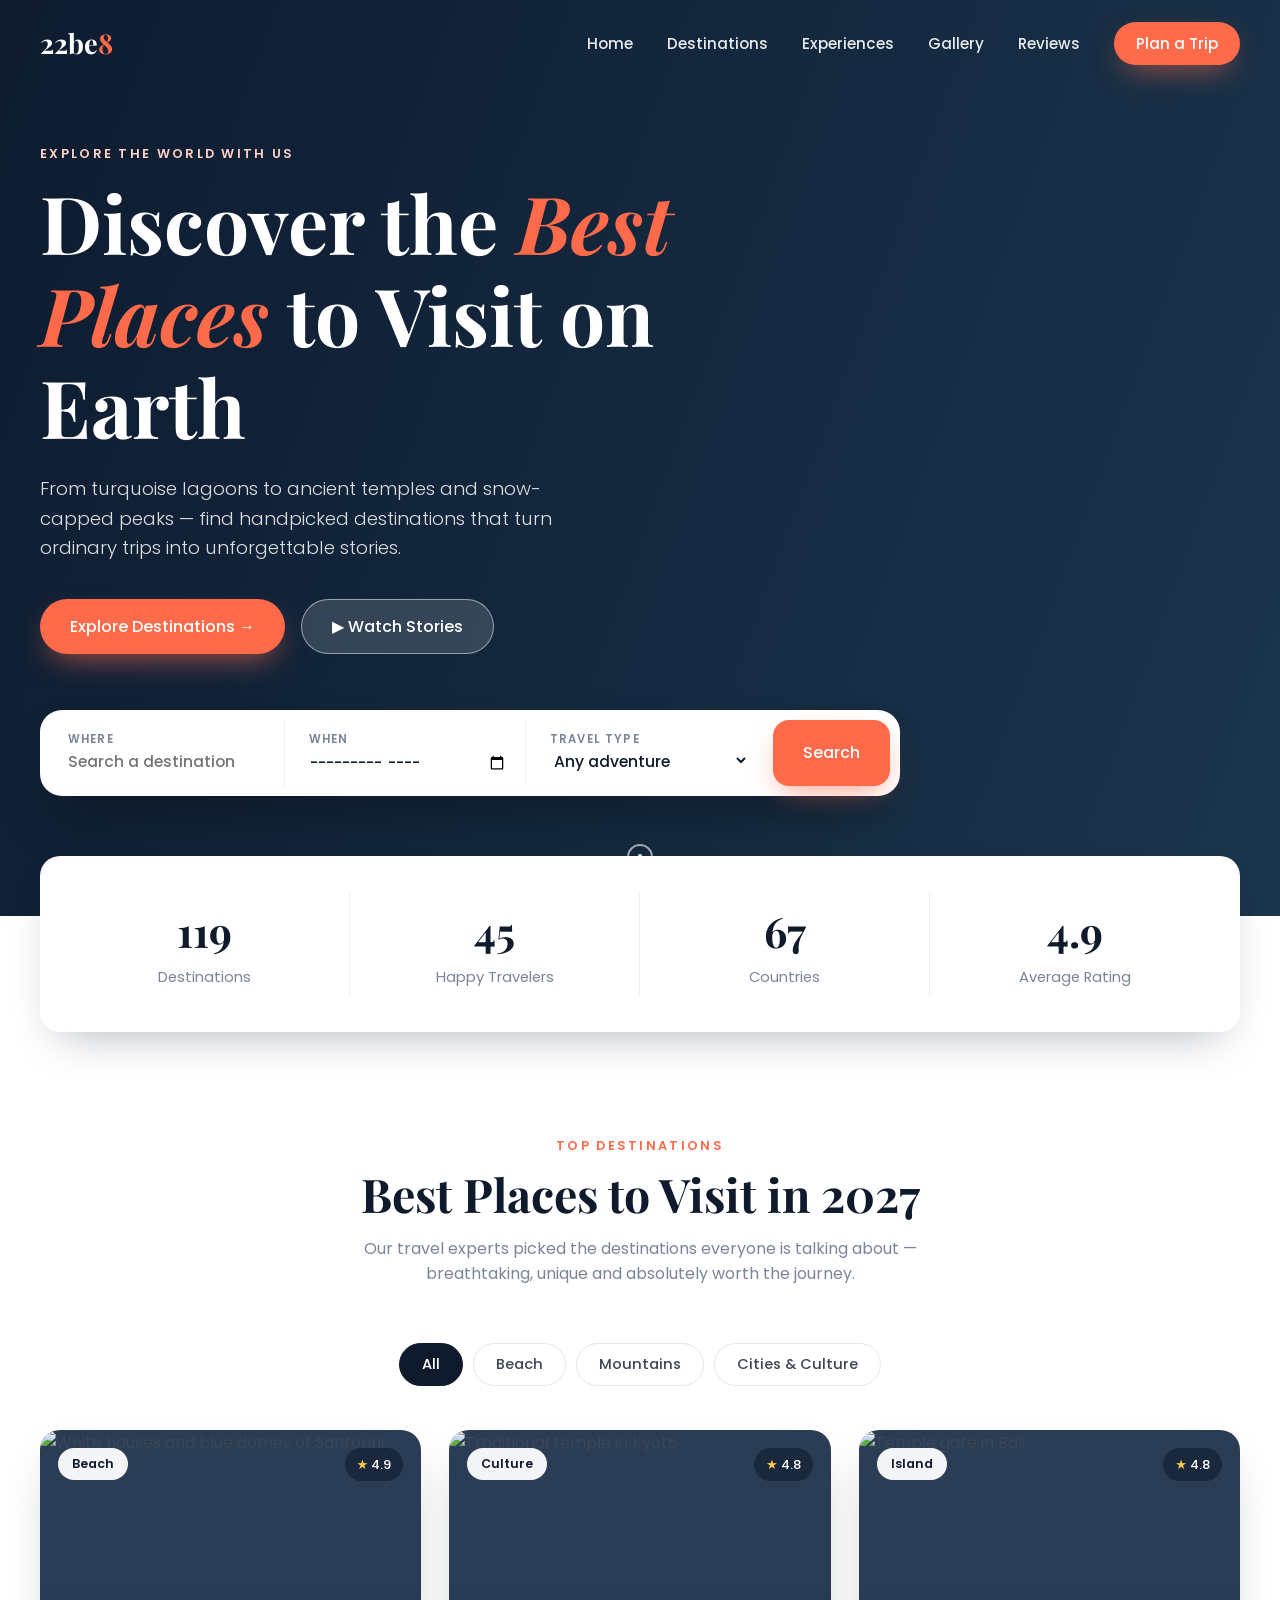
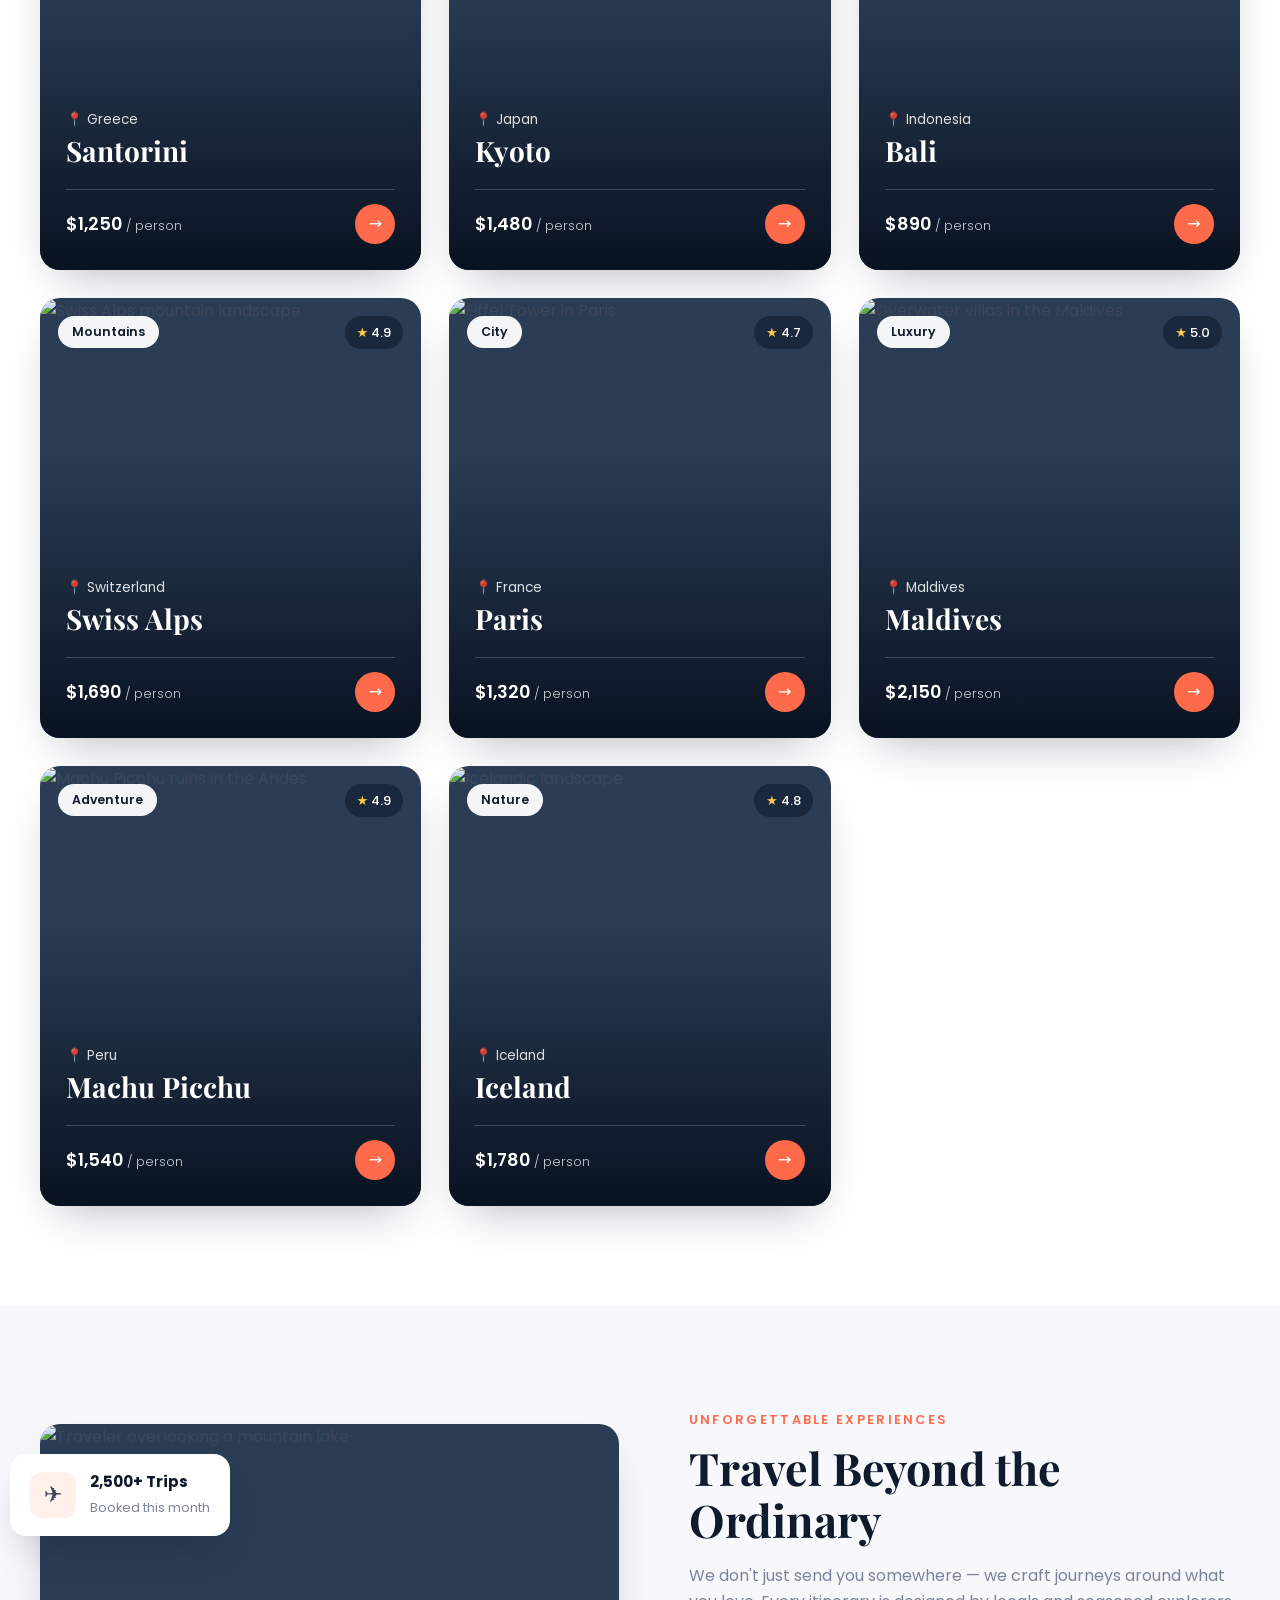
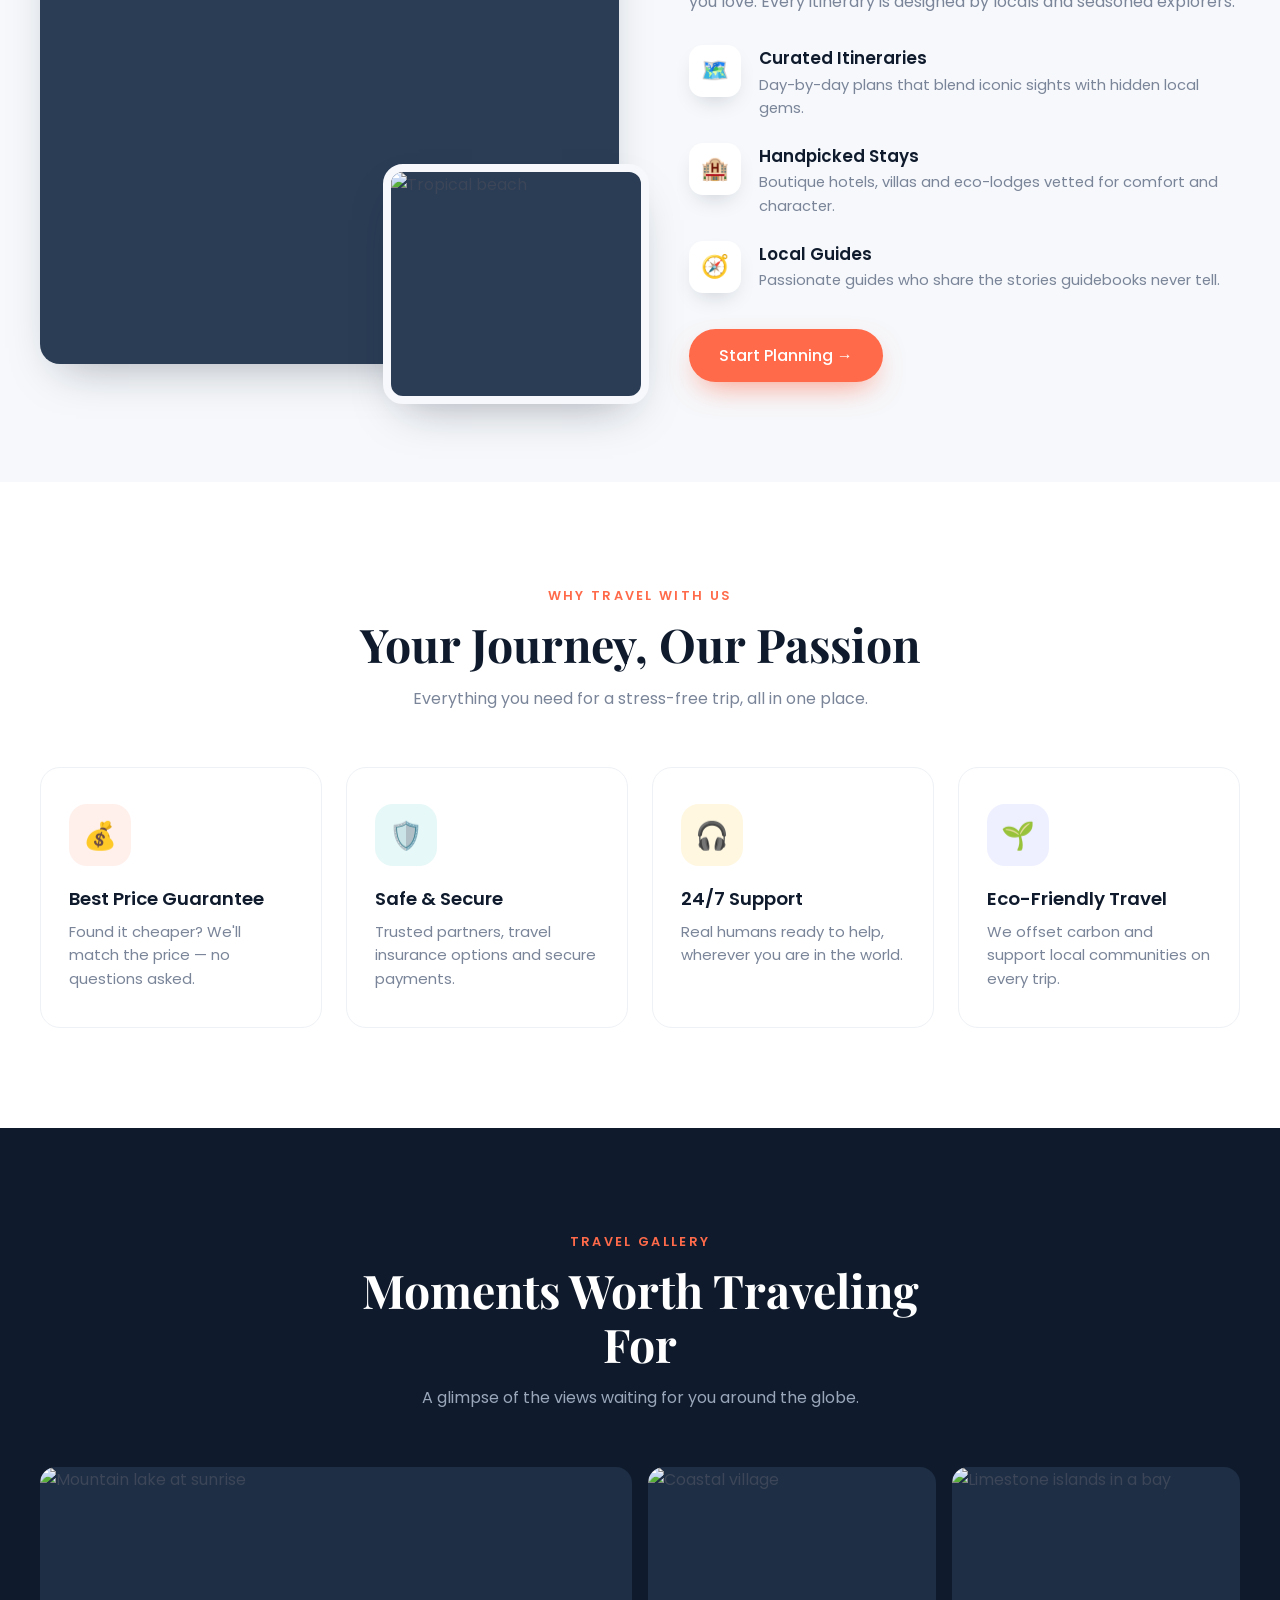
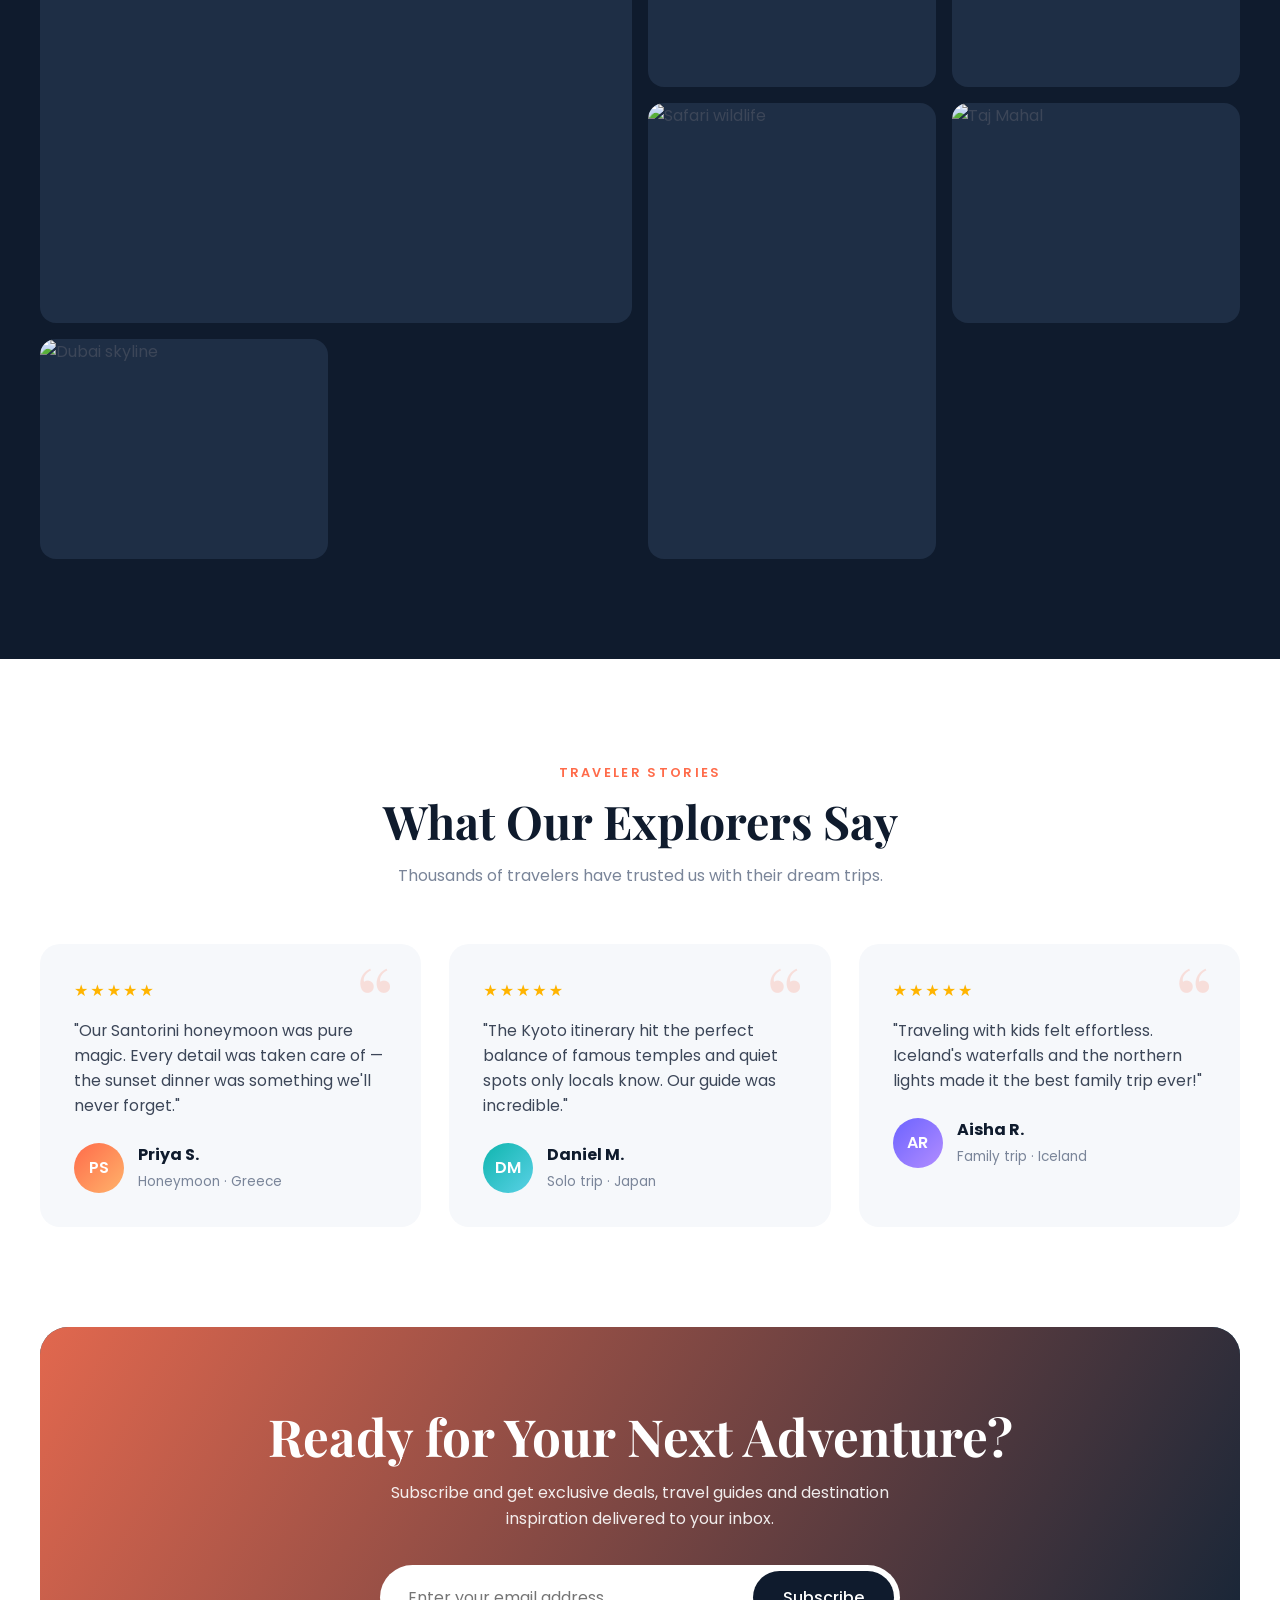
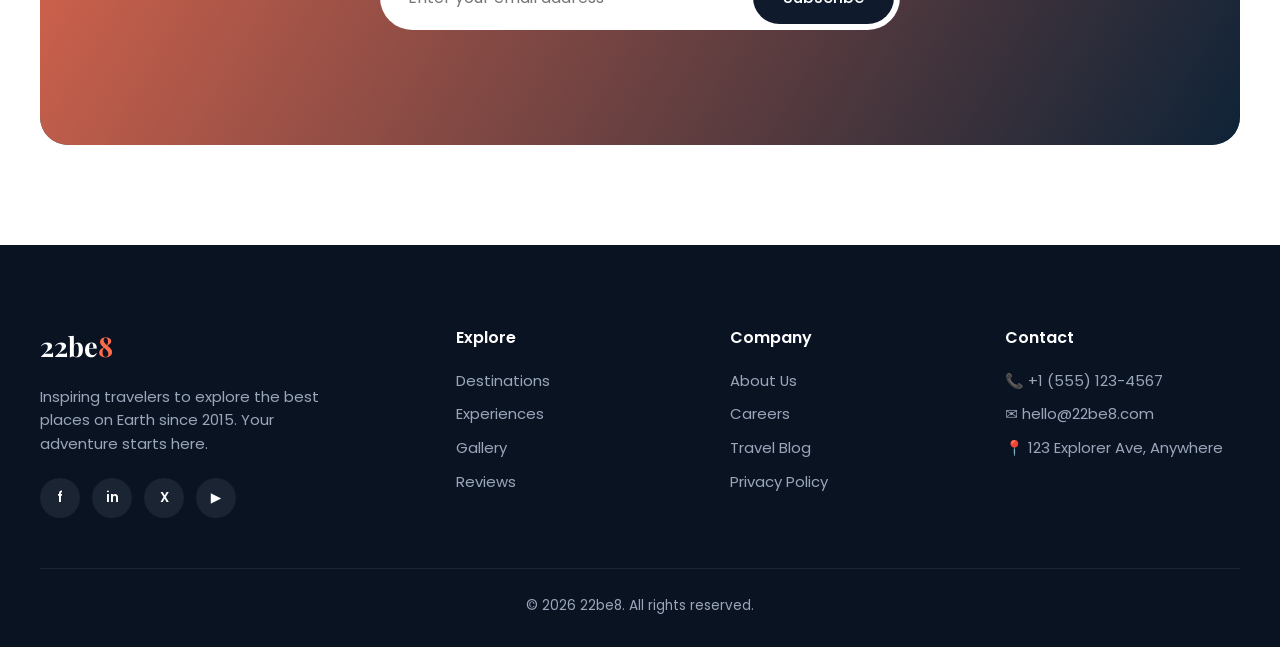
==== index.html @ 6ff9fc90 "Add files via upload" ====
<!DOCTYPE html>
<html lang="en">
<head>
  <meta charset="UTF-8" />
  <meta name="viewport" content="width=device-width, initial-scale=1.0" />
  <title>22be8 — Best Places to Visit</title>
  <meta name="description" content="Discover the world's best places to visit — handpicked destinations, travel tips and inspiration for your next adventure." />
  <link rel="preconnect" href="https://fonts.googleapis.com" />
  <link rel="preconnect" href="https://fonts.gstatic.com" crossorigin />
  <link href="https://fonts.googleapis.com/css2?family=Playfair+Display:ital,wght@0,600;0,700;1,600&family=Poppins:wght@300;400;500;600&display=swap" rel="stylesheet" />
  <style>
    :root {
      --primary: #ff6b4a;
      --primary-dark: #e9542f;
      --accent: #0fb5ae;
      --dark: #0f1b2d;
      --text: #3c4658;
      --muted: #7a8599;
      --bg: #ffffff;
      --bg-soft: #f6f8fb;
      --card: #ffffff;
      --radius: 20px;
      --shadow: 0 20px 45px -20px rgba(15, 27, 45, 0.35);
      --ease: cubic-bezier(.2, .8, .2, 1);
    }

    * { margin: 0; padding: 0; box-sizing: border-box; }
    html { scroll-behavior: smooth; }
    body {
      font-family: "Poppins", system-ui, sans-serif;
      color: var(--text);
      background: var(--bg);
      line-height: 1.6;
      overflow-x: hidden;
    }
    img { max-width: 100%; display: block; }
    a { color: inherit; text-decoration: none; }
    h1, h2, h3 { font-family: "Playfair Display", serif; color: var(--dark); line-height: 1.15; }
    .container { width: min(1200px, 100% - 32px); margin-inline: auto; }
    section { padding: 100px 0; }

    .eyebrow {
      display: inline-block;
      font-size: .8rem; font-weight: 600; letter-spacing: .18em; text-transform: uppercase;
      color: var(--primary);
      margin-bottom: 12px;
    }
    .section-head { text-align: center; max-width: 640px; margin: 0 auto 56px; }
    .section-head h2 { font-size: clamp(2rem, 4vw, 2.9rem); margin-bottom: 14px; }
    .section-head p { color: var(--muted); }

    .btn {
      display: inline-flex; align-items: center; gap: 10px;
      padding: 14px 30px; border-radius: 999px; border: none; cursor: pointer;
      font: 500 1rem "Poppins", sans-serif;
      transition: transform .3s var(--ease), box-shadow .3s var(--ease), background .3s;
    }
    .btn-primary { background: var(--primary); color: #fff; box-shadow: 0 12px 30px -10px rgba(255,107,74,.7); }
    .btn-primary:hover { background: var(--primary-dark); transform: translateY(-3px); }
    .btn-ghost { background: rgba(255,255,255,.15); color: #fff; border: 1px solid rgba(255,255,255,.5); backdrop-filter: blur(6px); }
    .btn-ghost:hover { background: rgba(255,255,255,.28); transform: translateY(-3px); }

    /* ---------- Navbar ---------- */
    .nav {
      position: fixed; inset: 0 0 auto 0; z-index: 100;
      padding: 22px 0;
      transition: background .35s, padding .35s, box-shadow .35s;
    }
    .nav.scrolled { background: rgba(255,255,255,.92); backdrop-filter: blur(12px); padding: 14px 0; box-shadow: 0 6px 30px -12px rgba(0,0,0,.2); }
    .nav .container { display: flex; align-items: center; justify-content: space-between; }
    .logo { font-family: "Playfair Display", serif; font-size: 1.7rem; font-weight: 700; color: #fff; transition: color .35s; }
    .logo span { color: var(--primary); }
    .nav.scrolled .logo { color: var(--dark); }
    .nav-links { display: flex; gap: 34px; list-style: none; align-items: center; }
    .nav-links a { color: rgba(255,255,255,.9); font-weight: 500; font-size: .95rem; position: relative; transition: color .3s; }
    .nav.scrolled .nav-links a { color: var(--text); }
    .nav-links a:not(.btn)::after {
      content: ""; position: absolute; left: 0; bottom: -6px; height: 2px; width: 0;
      background: var(--primary); transition: width .3s var(--ease);
    }
    .nav-links a:not(.btn):hover::after { width: 100%; }
    .nav-links .btn { padding: 10px 22px; color: #fff !important; }
    .menu-toggle { display: none; background: none; border: none; cursor: pointer; width: 32px; height: 24px; position: relative; z-index: 101; }
    .menu-toggle span { position: absolute; left: 0; width: 100%; height: 2px; background: #fff; border-radius: 2px; transition: .35s var(--ease); }
    .nav.scrolled .menu-toggle span { background: var(--dark); }
    .menu-toggle span:nth-child(1) { top: 0; }
    .menu-toggle span:nth-child(2) { top: 11px; }
    .menu-toggle span:nth-child(3) { top: 22px; }
    .menu-toggle.open span { background: var(--dark); }
    .menu-toggle.open span:nth-child(1) { top: 11px; transform: rotate(45deg); }
    .menu-toggle.open span:nth-child(2) { opacity: 0; }
    .menu-toggle.open span:nth-child(3) { top: 11px; transform: rotate(-45deg); }

    /* ---------- Hero ---------- */
    .hero {
      min-height: 100vh; min-height: 100svh;
      display: flex; align-items: center;
      position: relative; color: #fff; padding: 140px 0 120px;
      background: #1d3b53 url("https://images.unsplash.com/photo-1507525428034-b723cf961d3e?auto=format&fit=crop&w=2000&q=80") center/cover no-repeat;
      isolation: isolate;
    }
    .hero::before {
      content: ""; position: absolute; inset: 0; z-index: -1;
      background: linear-gradient(110deg, rgba(10,20,40,.82) 0%, rgba(10,20,40,.45) 55%, rgba(10,20,40,.15) 100%);
    }
    .hero-content { max-width: 680px; }
    .hero .eyebrow { color: #ffd2c6; }
    .hero h1 { color: #fff; font-size: clamp(2.6rem, 6.5vw, 5rem); margin-bottom: 22px; }
    .hero h1 em { color: var(--primary); font-style: italic; }
    .hero p { font-size: clamp(1rem, 1.6vw, 1.15rem); color: rgba(255,255,255,.85); max-width: 540px; margin-bottom: 36px; font-weight: 300; }
    .hero-actions { display: flex; gap: 16px; flex-wrap: wrap; }

    .search-box {
      margin-top: 56px;
      background: #fff; border-radius: 22px; padding: 10px;
      display: grid; grid-template-columns: repeat(3, 1fr) auto; gap: 6px;
      box-shadow: 0 30px 60px -20px rgba(0,0,0,.45);
      max-width: 860px;
    }
    .search-field { padding: 10px 18px; border-right: 1px solid #eceff4; }
    .search-field:nth-child(3) { border-right: none; }
    .search-field label { display: block; font-size: .72rem; font-weight: 600; text-transform: uppercase; letter-spacing: .1em; color: var(--muted); }
    .search-field input, .search-field select {
      width: 100%; border: none; outline: none; background: transparent;
      font: 500 .98rem "Poppins", sans-serif; color: var(--dark); padding-top: 2px;
    }
    .search-box .btn { border-radius: 16px; justify-content: center; }

    .scroll-indicator {
      position: absolute; bottom: 30px; left: 50%; transform: translateX(-50%);
      width: 26px; height: 42px; border: 2px solid rgba(255,255,255,.6); border-radius: 20px;
    }
    .scroll-indicator::after {
      content: ""; position: absolute; top: 8px; left: 50%; width: 4px; height: 8px; margin-left: -2px;
      background: #fff; border-radius: 4px; animation: scroll 1.8s infinite;
    }
    @keyframes scroll { 0% { opacity: 1; transform: translateY(0); } 100% { opacity: 0; transform: translateY(14px); } }

    /* ---------- Stats ---------- */
    .stats { padding: 0; margin-top: -60px; position: relative; z-index: 5; }
    .stats-grid {
      background: var(--card); border-radius: var(--radius); box-shadow: var(--shadow);
      display: grid; grid-template-columns: repeat(4, 1fr); padding: 36px 20px;
    }
    .stat { text-align: center; padding: 6px 10px; border-right: 1px solid #eef1f5; }
    .stat:last-child { border-right: none; }
    .stat strong { display: block; font-family: "Playfair Display", serif; font-size: clamp(1.9rem, 3.5vw, 2.6rem); color: var(--dark); }
    .stat span { color: var(--muted); font-size: .92rem; }

    /* ---------- Destinations ---------- */
    .filters { display: flex; justify-content: center; flex-wrap: wrap; gap: 10px; margin-bottom: 44px; }
    .filter-btn {
      padding: 10px 22px; border-radius: 999px; border: 1px solid #e3e7ee; background: #fff; cursor: pointer;
      font: 500 .92rem "Poppins", sans-serif; color: var(--text); transition: .3s var(--ease);
    }
    .filter-btn:hover { border-color: var(--primary); color: var(--primary); }
    .filter-btn.active { background: var(--dark); color: #fff; border-color: var(--dark); }

    .dest-grid { display: grid; grid-template-columns: repeat(auto-fill, minmax(280px, 1fr)); gap: 28px; }
    .dest-card {
      position: relative; border-radius: var(--radius); overflow: hidden; height: 440px;
      box-shadow: var(--shadow); cursor: pointer; background: #2a3d55;
      transition: transform .5s var(--ease), opacity .4s;
    }
    .dest-card.hide { display: none; }
    .dest-card img { width: 100%; height: 100%; object-fit: cover; transition: transform 1s var(--ease); }
    .dest-card::after {
      content: ""; position: absolute; inset: 0;
      background: linear-gradient(180deg, rgba(0,0,0,0) 35%, rgba(5,12,25,.88) 100%);
    }
    .dest-card:hover { transform: translateY(-8px); }
    .dest-card:hover img { transform: scale(1.1); }
    .dest-badge {
      position: absolute; top: 18px; left: 18px; z-index: 2;
      background: rgba(255,255,255,.95); color: var(--dark); font-size: .78rem; font-weight: 600;
      padding: 6px 14px; border-radius: 999px;
    }
    .dest-rating {
      position: absolute; top: 18px; right: 18px; z-index: 2;
      background: rgba(15,27,45,.6); backdrop-filter: blur(6px); color: #fff; font-size: .82rem; font-weight: 500;
      padding: 6px 12px; border-radius: 999px;
    }
    .dest-rating::before { content: "★ "; color: #ffc94a; }
    .dest-info { position: absolute; left: 0; right: 0; bottom: 0; padding: 26px; z-index: 2; color: #fff; }
    .dest-info .loc { font-size: .85rem; opacity: .85; display: flex; align-items: center; gap: 6px; }
    .dest-info h3 { color: #fff; font-size: 1.75rem; margin: 4px 0 8px; }
    .dest-info p {
      font-size: .9rem; opacity: 0; max-height: 0; overflow: hidden; font-weight: 300;
      transition: opacity .5s var(--ease), max-height .5s var(--ease);
    }
    .dest-card:hover .dest-info p, .dest-card:focus-within .dest-info p { opacity: .9; max-height: 100px; }
    .dest-meta { display: flex; justify-content: space-between; align-items: center; margin-top: 14px; padding-top: 14px; border-top: 1px solid rgba(255,255,255,.2); }
    .dest-meta .price { font-weight: 600; font-size: 1.1rem; }
    .dest-meta .price small { font-weight: 300; font-size: .78rem; opacity: .8; }
    .dest-meta .arrow {
      width: 40px; height: 40px; border-radius: 50%; background: var(--primary); display: grid; place-items: center;
      transition: transform .3s var(--ease);
    }
    .dest-card:hover .arrow { transform: rotate(-45deg); }

    /* ---------- Featured (split) ---------- */
    .featured { background: var(--bg-soft); }
    .split { display: grid; grid-template-columns: 1.05fr 1fr; gap: 70px; align-items: center; }
    .split-media { position: relative; }
    .split-media .main-img { border-radius: var(--radius); height: 540px; width: 100%; object-fit: cover; box-shadow: var(--shadow); background: #2a3d55; }
    .split-media .float-img {
      position: absolute; right: -30px; bottom: -40px; width: 46%; height: 240px; object-fit: cover;
      border-radius: var(--radius); border: 8px solid var(--bg-soft); box-shadow: var(--shadow); background: #2a3d55;
    }
    .split-media .float-card {
      position: absolute; top: 30px; left: -30px; background: #fff; border-radius: 16px; padding: 16px 20px;
      box-shadow: var(--shadow); display: flex; align-items: center; gap: 14px; animation: float 4s ease-in-out infinite;
    }
    .float-card .icon { width: 46px; height: 46px; border-radius: 12px; background: #fff0ec; display: grid; place-items: center; font-size: 1.4rem; }
    .float-card strong { display: block; color: var(--dark); font-size: .95rem; }
    .float-card span { font-size: .8rem; color: var(--muted); }
    @keyframes float { 0%,100% { transform: translateY(0); } 50% { transform: translateY(-12px); } }
    .split-text h2 { font-size: clamp(2rem, 4vw, 2.8rem); margin-bottom: 18px; }
    .split-text > p { color: var(--muted); margin-bottom: 30px; }
    .feature-list { list-style: none; display: grid; gap: 22px; margin-bottom: 36px; }
    .feature-list li { display: flex; gap: 18px; align-items: flex-start; }
    .feature-list .ic {
      flex-shrink: 0; width: 52px; height: 52px; border-radius: 14px; display: grid; place-items: center; font-size: 1.4rem;
      background: #fff; box-shadow: 0 10px 25px -12px rgba(15,27,45,.3);
    }
    .feature-list h4 { color: var(--dark); font-size: 1.05rem; font-weight: 600; margin-bottom: 2px; }
    .feature-list p { color: var(--muted); font-size: .92rem; }

    /* ---------- Why us ---------- */
    .why-grid { display: grid; grid-template-columns: repeat(4, 1fr); gap: 24px; }
    .why-card {
      padding: 36px 28px; border-radius: var(--radius); background: #fff; border: 1px solid #eef1f5;
      transition: transform .4s var(--ease), box-shadow .4s var(--ease), border-color .4s;
    }
    .why-card:hover { transform: translateY(-8px); box-shadow: var(--shadow); border-color: transparent; }
    .why-card .ic {
      width: 62px; height: 62px; border-radius: 18px; display: grid; place-items: center; font-size: 1.7rem; margin-bottom: 22px;
    }
    .why-card:nth-child(1) .ic { background: #fff0ec; }
    .why-card:nth-child(2) .ic { background: #e6f8f7; }
    .why-card:nth-child(3) .ic { background: #fff7e0; }
    .why-card:nth-child(4) .ic { background: #eef0ff; }
    .why-card h3 { font-family: "Poppins", sans-serif; font-size: 1.15rem; font-weight: 600; margin-bottom: 10px; }
    .why-card p { color: var(--muted); font-size: .93rem; }

    /* ---------- Gallery ---------- */
    .gallery { background: var(--dark); }
    .gallery .section-head h2 { color: #fff; }
    .gallery .section-head p { color: #9aa6ba; }
    .gallery-grid {
      display: grid; grid-template-columns: repeat(4, 1fr); grid-auto-rows: 220px; gap: 16px;
    }
    .gallery-grid figure { position: relative; overflow: hidden; border-radius: 16px; background: #1e2e45; }
    .gallery-grid figure:nth-child(1) { grid-column: span 2; grid-row: span 2; }
    .gallery-grid figure:nth-child(4) { grid-row: span 2; }
    .gallery-grid img { width: 100%; height: 100%; object-fit: cover; transition: transform .8s var(--ease), filter .8s; }
    .gallery-grid figure:hover img { transform: scale(1.08); filter: brightness(.7); }
    .gallery-grid figcaption {
      position: absolute; left: 18px; bottom: 16px; color: #fff; font-weight: 500;
      transform: translateY(20px); opacity: 0; transition: .5s var(--ease);
    }
    .gallery-grid figure:hover figcaption { transform: translateY(0); opacity: 1; }

    /* ---------- Testimonials ---------- */
    .testi-grid { display: grid; grid-template-columns: repeat(3, 1fr); gap: 28px; }
    .testi {
      background: var(--bg-soft); border-radius: var(--radius); padding: 34px; position: relative;
      transition: transform .4s var(--ease);
    }
    .testi:hover { transform: translateY(-6px); }
    .testi::before {
      content: "\201C"; position: absolute; top: 6px; right: 26px;
      font-family: "Playfair Display", serif; font-size: 6rem; color: var(--primary); opacity: .18; line-height: 1;
    }
    .testi .stars { color: #ffb400; letter-spacing: 2px; margin-bottom: 14px; }
    .testi p { font-size: .98rem; margin-bottom: 24px; }
    .testi .person { display: flex; align-items: center; gap: 14px; }
    .avatar {
      width: 50px; height: 50px; border-radius: 50%; display: grid; place-items: center;
      font-weight: 600; color: #fff;
    }
    .testi:nth-child(1) .avatar { background: linear-gradient(135deg, #ff6b4a, #ffb36b); }
    .testi:nth-child(2) .avatar { background: linear-gradient(135deg, #0fb5ae, #5ad1e6); }
    .testi:nth-child(3) .avatar { background: linear-gradient(135deg, #6c63ff, #b28dff); }
    .person strong { display: block; color: var(--dark); }
    .person span { font-size: .85rem; color: var(--muted); }

    /* ---------- CTA ---------- */
    .cta { padding: 0 0 100px; }
    .cta-box {
      border-radius: 28px; padding: 80px 60px; text-align: center; color: #fff; position: relative; overflow: hidden;
      background: #0b4f6c url("https://images.unsplash.com/photo-1469854523086-cc02fe5d8800?auto=format&fit=crop&w=1800&q=80") center/cover;
      isolation: isolate;
    }
    .cta-box::before { content: ""; position: absolute; inset: 0; z-index: -1; background: linear-gradient(120deg, rgba(255,107,74,.88), rgba(15,27,45,.85)); }
    .cta-box h2 { color: #fff; font-size: clamp(2rem, 4.5vw, 3.2rem); margin-bottom: 14px; }
    .cta-box p { opacity: .9; max-width: 520px; margin: 0 auto 34px; }
    .newsletter { display: flex; max-width: 520px; margin: 0 auto; background: #fff; border-radius: 999px; padding: 6px; }
    .newsletter input { flex: 1; min-width: 0; border: none; outline: none; padding: 0 22px; font: 400 1rem "Poppins", sans-serif; border-radius: 999px; color: var(--dark); }
    .newsletter .btn { background: var(--dark); color: #fff; }
    .newsletter .btn:hover { background: var(--primary); }
    .form-msg { margin-top: 14px; font-size: .92rem; min-height: 1.4em; }

    /* ---------- Footer ---------- */
    footer { background: #0a1322; color: #9aa6ba; padding: 80px 0 30px; }
    .footer-grid { display: grid; grid-template-columns: 1.6fr 1fr 1fr 1fr; gap: 40px; margin-bottom: 50px; }
    footer .logo { display: inline-block; margin-bottom: 16px; }
    footer p { font-size: .93rem; max-width: 300px; }
    footer h4 { color: #fff; font-size: 1rem; font-weight: 600; margin-bottom: 18px; }
    footer ul { list-style: none; display: grid; gap: 10px; font-size: .93rem; }
    footer ul a:hover { color: var(--primary); }
    .socials { display: flex; gap: 12px; margin-top: 22px; }
    .socials a {
      width: 40px; height: 40px; border-radius: 50%; display: grid; place-items: center;
      background: rgba(255,255,255,.07); color: #fff; font-size: .85rem; font-weight: 600; transition: .3s;
    }
    .socials a:hover { background: var(--primary); transform: translateY(-3px); }
    .footer-bottom { border-top: 1px solid rgba(255,255,255,.08); padding-top: 26px; text-align: center; font-size: .85rem; }

    .to-top {
      position: fixed; right: 22px; bottom: 22px; width: 48px; height: 48px; border-radius: 50%;
      background: var(--primary); color: #fff; border: none; cursor: pointer; font-size: 1.2rem;
      box-shadow: 0 12px 30px -10px rgba(255,107,74,.8); opacity: 0; pointer-events: none; transform: translateY(20px);
      transition: .4s var(--ease); z-index: 90;
    }
    .to-top.show { opacity: 1; pointer-events: auto; transform: translateY(0); }

    /* ---------- Reveal ---------- */
    .reveal { opacity: 0; transform: translateY(40px); transition: opacity .9s var(--ease), transform .9s var(--ease); }
    .reveal.visible { opacity: 1; transform: none; }

    /* ---------- Responsive ---------- */
    @media (max-width: 1024px) {
      .why-grid { grid-template-columns: repeat(2, 1fr); }
      .split { gap: 60px; }
      .footer-grid { grid-template-columns: 1fr 1fr; }
    }

    @media (max-width: 900px) {
      section { padding: 80px 0; }
      .menu-toggle { display: block; }
      .nav-links {
        position: fixed; inset: 0 0 0 auto; width: min(320px, 85vw);
        flex-direction: column; justify-content: center; gap: 28px;
        background: #fff; box-shadow: -20px 0 50px rgba(0,0,0,.2);
        transform: translateX(100%); transition: transform .45s var(--ease);
      }
      .nav-links.open { transform: translateX(0); }
      .nav-links a { color: var(--dark) !important; font-size: 1.1rem; }
      .search-box { grid-template-columns: 1fr 1fr; }
      .search-field:nth-child(2) { border-right: none; }
      .search-field { border-bottom: 1px solid #eceff4; }
      .search-field:nth-child(3) { border-bottom: none; }
      .search-box .btn { padding: 14px; }
      .stats-grid { grid-template-columns: repeat(2, 1fr); row-gap: 26px; }
      .stat:nth-child(2) { border-right: none; }
      .split { grid-template-columns: 1fr; }
      .split-media { margin: 0 20px 40px; }
      .split-media .main-img { height: 420px; }
      .testi-grid { grid-template-columns: 1fr; max-width: 560px; margin-inline: auto; }
      .gallery-grid { grid-template-columns: repeat(2, 1fr); grid-auto-rows: 180px; }
      .gallery-grid figure:nth-child(4) { grid-row: span 1; }
      .gallery-grid figcaption { opacity: 1; transform: none; }
    }

    @media (max-width: 600px) {
      section { padding: 64px 0; }
      .hero { padding: 120px 0 100px; }
      .search-box { grid-template-columns: 1fr; margin-top: 40px; }
      .search-field { border-right: none !important; border-bottom: 1px solid #eceff4 !important; }
      .search-field:nth-child(3) { border-bottom: none !important; }
      .scroll-indicator { display: none; }
      .stats { margin-top: -40px; }
      .stats-grid { padding: 26px 10px; }
      .why-grid { grid-template-columns: 1fr; }
      .dest-card { height: 400px; }
      .dest-info p { opacity: .9; max-height: 100px; }
      .split-media { margin: 0 0 40px; }
      .split-media .main-img { height: 340px; }
      .split-media .float-img { right: -6px; bottom: -30px; height: 150px; }
      .split-media .float-card { left: 10px; top: 14px; padding: 12px 14px; }
      .gallery-grid { grid-template-columns: 1fr 1fr; grid-auto-rows: 140px; gap: 10px; }
      .cta-box { padding: 56px 22px; border-radius: 22px; }
      .newsletter { flex-direction: column; background: transparent; gap: 10px; padding: 0; }
      .newsletter input { background: #fff; padding: 16px 22px; }
      .newsletter .btn { justify-content: center; }
      .footer-grid { grid-template-columns: 1fr; gap: 32px; }
      .testi { padding: 28px 24px; }
    }

    @media (prefers-reduced-motion: reduce) {
      *, *::before, *::after { animation: none !important; transition: none !important; }
      html { scroll-behavior: auto; }
      .reveal { opacity: 1; transform: none; }
    }
  </style>
</head>
<body>

  <!-- ============ NAVBAR ============ -->
  <header class="nav" id="nav">
    <div class="container">
      <a href="#home" class="logo">22be<span>8</span></a>
      <ul class="nav-links" id="navLinks">
        <li><a href="#home">Home</a></li>
        <li><a href="#destinations">Destinations</a></li>
        <li><a href="#featured">Experiences</a></li>
        <li><a href="#gallery">Gallery</a></li>
        <li><a href="#reviews">Reviews</a></li>
        <li><a href="#contact" class="btn btn-primary">Plan a Trip</a></li>
      </ul>
      <button class="menu-toggle" id="menuToggle" aria-label="Toggle menu" aria-expanded="false">
        <span></span><span></span><span></span>
      </button>
    </div>
  </header>

  <!-- ============ HERO ============ -->
  <section class="hero" id="home">
    <div class="container">
      <div class="hero-content">
        <span class="eyebrow reveal">Explore the world with us</span>
        <h1 class="reveal">Discover the <em>Best Places</em> to Visit on Earth</h1>
        <p class="reveal">From turquoise lagoons to ancient temples and snow-capped peaks — find handpicked destinations that turn ordinary trips into unforgettable stories.</p>
        <div class="hero-actions reveal">
          <a href="#destinations" class="btn btn-primary">Explore Destinations →</a>
          <a href="#featured" class="btn btn-ghost">▶ Watch Stories</a>
        </div>
      </div>

      <form class="search-box reveal" onsubmit="event.preventDefault(); document.getElementById('destinations').scrollIntoView();">
        <div class="search-field">
          <label for="where">Where</label>
          <input id="where" type="text" placeholder="Search a destination" />
        </div>
        <div class="search-field">
          <label for="when">When</label>
          <input id="when" type="month" />
        </div>
        <div class="search-field">
          <label for="type">Travel Type</label>
          <select id="type">
            <option>Any adventure</option>
            <option>Beach & Islands</option>
            <option>Mountains</option>
            <option>Cities & Culture</option>
          </select>
        </div>
        <button class="btn btn-primary" type="submit">Search</button>
      </form>
    </div>
    <div class="scroll-indicator" aria-hidden="true"></div>
  </section>

  <!-- ============ STATS ============ -->
  <section class="stats">
    <div class="container">
      <div class="stats-grid reveal">
        <div class="stat"><strong data-count="120">0</strong><span>Destinations</span></div>
        <div class="stat"><strong data-count="45" data-suffix="K+">0</strong><span>Happy Travelers</span></div>
        <div class="stat"><strong data-count="68">0</strong><span>Countries</span></div>
        <div class="stat"><strong data-count="4.9" data-decimal="1">0</strong><span>Average Rating</span></div>
      </div>
    </div>
  </section>

  <!-- ============ DESTINATIONS ============ -->
  <section id="destinations">
    <div class="container">
      <div class="section-head reveal">
        <span class="eyebrow">Top Destinations</span>
        <h2>Best Places to Visit in 2027</h2>
        <p>Our travel experts picked the destinations everyone is talking about — breathtaking, unique and absolutely worth the journey.</p>
      </div>

      <div class="filters reveal" role="tablist">
        <button class="filter-btn active" data-filter="all">All</button>
        <button class="filter-btn" data-filter="beach">Beach</button>
        <button class="filter-btn" data-filter="mountain">Mountains</button>
        <button class="filter-btn" data-filter="city">Cities & Culture</button>
      </div>

      <div class="dest-grid">
        <article class="dest-card reveal" data-cat="beach" tabindex="0">
          <img src="https://images.unsplash.com/photo-1570077188670-e3a8d69ac5ff?auto=format&fit=crop&w=900&q=80" alt="White houses and blue domes of Santorini" loading="lazy" />
          <span class="dest-badge">Beach</span>
          <span class="dest-rating">4.9</span>
          <div class="dest-info">
            <span class="loc">📍 Greece</span>
            <h3>Santorini</h3>
            <p>Whitewashed villages, volcanic beaches and the most famous sunsets in the Aegean Sea.</p>
            <div class="dest-meta"><span class="price">$1,250 <small>/ person</small></span><span class="arrow">→</span></div>
          </div>
        </article>

        <article class="dest-card reveal" data-cat="city" tabindex="0">
          <img src="https://images.unsplash.com/photo-1493976040374-85c8e12f0c0e?auto=format&fit=crop&w=900&q=80" alt="Traditional temple in Kyoto" loading="lazy" />
          <span class="dest-badge">Culture</span>
          <span class="dest-rating">4.8</span>
          <div class="dest-info">
            <span class="loc">📍 Japan</span>
            <h3>Kyoto</h3>
            <p>Thousands of temples, bamboo forests, geisha districts and cherry blossoms in spring.</p>
            <div class="dest-meta"><span class="price">$1,480 <small>/ person</small></span><span class="arrow">→</span></div>
          </div>
        </article>

        <article class="dest-card reveal" data-cat="beach" tabindex="0">
          <img src="https://images.unsplash.com/photo-1537996194471-e657df975ab4?auto=format&fit=crop&w=900&q=80" alt="Temple gate in Bali" loading="lazy" />
          <span class="dest-badge">Island</span>
          <span class="dest-rating">4.8</span>
          <div class="dest-info">
            <span class="loc">📍 Indonesia</span>
            <h3>Bali</h3>
            <p>Emerald rice terraces, sacred temples, surf beaches and a laid-back island soul.</p>
            <div class="dest-meta"><span class="price">$890 <small>/ person</small></span><span class="arrow">→</span></div>
          </div>
        </article>

        <article class="dest-card reveal" data-cat="mountain" tabindex="0">
          <img src="https://images.unsplash.com/photo-1530122037265-a5f1f91d3b99?auto=format&fit=crop&w=900&q=80" alt="Swiss Alps mountain landscape" loading="lazy" />
          <span class="dest-badge">Mountains</span>
          <span class="dest-rating">4.9</span>
          <div class="dest-info">
            <span class="loc">📍 Switzerland</span>
            <h3>Swiss Alps</h3>
            <p>Glacier lakes, scenic railways and alpine villages straight out of a postcard.</p>
            <div class="dest-meta"><span class="price">$1,690 <small>/ person</small></span><span class="arrow">→</span></div>
          </div>
        </article>

        <article class="dest-card reveal" data-cat="city" tabindex="0">
          <img src="https://images.unsplash.com/photo-1502602898657-3e91760cbb34?auto=format&fit=crop&w=900&q=80" alt="Eiffel Tower in Paris" loading="lazy" />
          <span class="dest-badge">City</span>
          <span class="dest-rating">4.7</span>
          <div class="dest-info">
            <span class="loc">📍 France</span>
            <h3>Paris</h3>
            <p>Art, fashion, cafés and the Eiffel Tower sparkling over the Seine at night.</p>
            <div class="dest-meta"><span class="price">$1,320 <small>/ person</small></span><span class="arrow">→</span></div>
          </div>
        </article>

        <article class="dest-card reveal" data-cat="beach" tabindex="0">
          <img src="https://images.unsplash.com/photo-1514282401047-d79a71a590e8?auto=format&fit=crop&w=900&q=80" alt="Overwater villas in the Maldives" loading="lazy" />
          <span class="dest-badge">Luxury</span>
          <span class="dest-rating">5.0</span>
          <div class="dest-info">
            <span class="loc">📍 Maldives</span>
            <h3>Maldives</h3>
            <p>Overwater villas, crystal lagoons and coral reefs bursting with marine life.</p>
            <div class="dest-meta"><span class="price">$2,150 <small>/ person</small></span><span class="arrow">→</span></div>
          </div>
        </article>

        <article class="dest-card reveal" data-cat="mountain" tabindex="0">
          <img src="https://images.unsplash.com/photo-1587595431973-160d0d94add1?auto=format&fit=crop&w=900&q=80" alt="Machu Picchu ruins in the Andes" loading="lazy" />
          <span class="dest-badge">Adventure</span>
          <span class="dest-rating">4.9</span>
          <div class="dest-info">
            <span class="loc">📍 Peru</span>
            <h3>Machu Picchu</h3>
            <p>The legendary Inca citadel perched high in the clouds of the Andes mountains.</p>
            <div class="dest-meta"><span class="price">$1,540 <small>/ person</small></span><span class="arrow">→</span></div>
          </div>
        </article>

        <article class="dest-card reveal" data-cat="mountain" tabindex="0">
          <img src="https://images.unsplash.com/photo-1504893524553-b855bce32c67?auto=format&fit=crop&w=900&q=80" alt="Icelandic landscape" loading="lazy" />
          <span class="dest-badge">Nature</span>
          <span class="dest-rating">4.8</span>
          <div class="dest-info">
            <span class="loc">📍 Iceland</span>
            <h3>Iceland</h3>
            <p>Northern lights, thundering waterfalls, black-sand beaches and hot springs.</p>
            <div class="dest-meta"><span class="price">$1,780 <small>/ person</small></span><span class="arrow">→</span></div>
          </div>
        </article>
      </div>
    </div>
  </section>

  <!-- ============ FEATURED ============ -->
  <section class="featured" id="featured">
    <div class="container split">
      <div class="split-media reveal">
        <img class="main-img" src="https://images.unsplash.com/photo-1476514525535-07fb3b4ae5f1?auto=format&fit=crop&w=1100&q=80" alt="Traveler overlooking a mountain lake" loading="lazy" />
        <img class="float-img" src="https://images.unsplash.com/photo-1506929562872-bb421503ef21?auto=format&fit=crop&w=600&q=80" alt="Tropical beach" loading="lazy" />
        <div class="float-card">
          <div class="icon">✈️</div>
          <div><strong>2,500+ Trips</strong><span>Booked this month</span></div>
        </div>
      </div>
      <div class="split-text reveal">
        <span class="eyebrow">Unforgettable Experiences</span>
        <h2>Travel Beyond the Ordinary</h2>
        <p>We don't just send you somewhere — we craft journeys around what you love. Every itinerary is designed by locals and seasoned explorers.</p>
        <ul class="feature-list">
          <li>
            <div class="ic">🗺️</div>
            <div><h4>Curated Itineraries</h4><p>Day-by-day plans that blend iconic sights with hidden local gems.</p></div>
          </li>
          <li>
            <div class="ic">🏨</div>
            <div><h4>Handpicked Stays</h4><p>Boutique hotels, villas and eco-lodges vetted for comfort and character.</p></div>
          </li>
          <li>
            <div class="ic">🧭</div>
            <div><h4>Local Guides</h4><p>Passionate guides who share the stories guidebooks never tell.</p></div>
          </li>
        </ul>
        <a href="#contact" class="btn btn-primary">Start Planning →</a>
      </div>
    </div>
  </section>

  <!-- ============ WHY US ============ -->
  <section id="why">
    <div class="container">
      <div class="section-head reveal">
        <span class="eyebrow">Why Travel With Us</span>
        <h2>Your Journey, Our Passion</h2>
        <p>Everything you need for a stress-free trip, all in one place.</p>
      </div>
      <div class="why-grid">
        <div class="why-card reveal"><div class="ic">💰</div><h3>Best Price Guarantee</h3><p>Found it cheaper? We'll match the price — no questions asked.</p></div>
        <div class="why-card reveal"><div class="ic">🛡️</div><h3>Safe & Secure</h3><p>Trusted partners, travel insurance options and secure payments.</p></div>
        <div class="why-card reveal"><div class="ic">🎧</div><h3>24/7 Support</h3><p>Real humans ready to help, wherever you are in the world.</p></div>
        <div class="why-card reveal"><div class="ic">🌱</div><h3>Eco-Friendly Travel</h3><p>We offset carbon and support local communities on every trip.</p></div>
      </div>
    </div>
  </section>

  <!-- ============ GALLERY ============ -->
  <section class="gallery" id="gallery">
    <div class="container">
      <div class="section-head reveal">
        <span class="eyebrow">Travel Gallery</span>
        <h2>Moments Worth Traveling For</h2>
        <p>A glimpse of the views waiting for you around the globe.</p>
      </div>
      <div class="gallery-grid reveal">
        <figure><img src="https://images.unsplash.com/photo-1501785888041-af3ef285b470?auto=format&fit=crop&w=1100&q=80" alt="Mountain lake at sunrise" loading="lazy" /><figcaption>Lake Braies, Italy</figcaption></figure>
        <figure><img src="https://images.unsplash.com/photo-1533105079780-92b9be482077?auto=format&fit=crop&w=600&q=80" alt="Coastal village" loading="lazy" /><figcaption>Amalfi Coast</figcaption></figure>
        <figure><img src="https://images.unsplash.com/photo-1528127269322-539801943592?auto=format&fit=crop&w=600&q=80" alt="Limestone islands in a bay" loading="lazy" /><figcaption>Ha Long Bay, Vietnam</figcaption></figure>
        <figure><img src="https://images.unsplash.com/photo-1516026672322-bc52d61a55d5?auto=format&fit=crop&w=600&q=80" alt="Safari wildlife" loading="lazy" /><figcaption>Serengeti, Tanzania</figcaption></figure>
        <figure><img src="https://images.unsplash.com/photo-1524492412937-b28074a5d7da?auto=format&fit=crop&w=600&q=80" alt="Taj Mahal" loading="lazy" /><figcaption>Taj Mahal, India</figcaption></figure>
        <figure><img src="https://images.unsplash.com/photo-1512453979798-5ea266f8880c?auto=format&fit=crop&w=600&q=80" alt="Dubai skyline" loading="lazy" /><figcaption>Dubai, UAE</figcaption></figure>
      </div>
    </div>
  </section>

  <!-- ============ TESTIMONIALS ============ -->
  <section id="reviews">
    <div class="container">
      <div class="section-head reveal">
        <span class="eyebrow">Traveler Stories</span>
        <h2>What Our Explorers Say</h2>
        <p>Thousands of travelers have trusted us with their dream trips.</p>
      </div>
      <div class="testi-grid">
        <div class="testi reveal">
          <div class="stars">★★★★★</div>
          <p>"Our Santorini honeymoon was pure magic. Every detail was taken care of — the sunset dinner was something we'll never forget."</p>
          <div class="person"><div class="avatar">PS</div><div><strong>Priya S.</strong><span>Honeymoon · Greece</span></div></div>
        </div>
        <div class="testi reveal">
          <div class="stars">★★★★★</div>
          <p>"The Kyoto itinerary hit the perfect balance of famous temples and quiet spots only locals know. Our guide was incredible."</p>
          <div class="person"><div class="avatar">DM</div><div><strong>Daniel M.</strong><span>Solo trip · Japan</span></div></div>
        </div>
        <div class="testi reveal">
          <div class="stars">★★★★★</div>
          <p>"Traveling with kids felt effortless. Iceland's waterfalls and the northern lights made it the best family trip ever!"</p>
          <div class="person"><div class="avatar">AR</div><div><strong>Aisha R.</strong><span>Family trip · Iceland</span></div></div>
        </div>
      </div>
    </div>
  </section>

  <!-- ============ CTA ============ -->
  <section class="cta" id="contact">
    <div class="container">
      <div class="cta-box reveal">
        <h2>Ready for Your Next Adventure?</h2>
        <p>Subscribe and get exclusive deals, travel guides and destination inspiration delivered to your inbox.</p>
        <form class="newsletter" id="newsletter" novalidate>
          <input type="email" id="email" placeholder="Enter your email address" aria-label="Email address" required />
          <button type="submit" class="btn">Subscribe</button>
        </form>
        <div class="form-msg" id="formMsg" aria-live="polite"></div>
      </div>
    </div>
  </section>

  <!-- ============ FOOTER ============ -->
  <footer>
    <div class="container">
      <div class="footer-grid">
        <div>
          <a href="#home" class="logo">22be<span>8</span></a>
          <p>Inspiring travelers to explore the best places on Earth since 2015. Your adventure starts here.</p>
          <div class="socials">
            <a href="#" aria-label="Facebook">f</a>
            <a href="#" aria-label="Instagram">in</a>
            <a href="#" aria-label="X">X</a>
            <a href="#" aria-label="YouTube">▶</a>
          </div>
        </div>
        <div>
          <h4>Explore</h4>
          <ul>
            <li><a href="#destinations">Destinations</a></li>
            <li><a href="#featured">Experiences</a></li>
            <li><a href="#gallery">Gallery</a></li>
            <li><a href="#reviews">Reviews</a></li>
          </ul>
        </div>
        <div>
          <h4>Company</h4>
          <ul>
            <li><a href="#">About Us</a></li>
            <li><a href="#">Careers</a></li>
            <li><a href="#">Travel Blog</a></li>
            <li><a href="#">Privacy Policy</a></li>
          </ul>
        </div>
        <div>
          <h4>Contact</h4>
          <ul>
            <li>📞 +1 (555) 123-4567</li>
            <li>✉️ hello@22be8.com</li>
            <li>📍 123 Explorer Ave, Anywhere</li>
          </ul>
        </div>
      </div>
      <div class="footer-bottom">© <span id="year"></span> 22be8. All rights reserved.</div>
    </div>
  </footer>

  <button class="to-top" id="toTop" aria-label="Back to top">↑</button>

  <script>
    // Navbar background on scroll + back-to-top button
    const nav = document.getElementById('nav');
    const toTop = document.getElementById('toTop');
    const onScroll = () => {
      nav.classList.toggle('scrolled', window.scrollY > 60);
      toTop.classList.toggle('show', window.scrollY > 600);
    };
    window.addEventListener('scroll', onScroll, { passive: true });
    onScroll();
    toTop.addEventListener('click', () => window.scrollTo({ top: 0, behavior: 'smooth' }));

    // Mobile menu
    const menuToggle = document.getElementById('menuToggle');
    const navLinks = document.getElementById('navLinks');
    const setMenu = (open) => {
      navLinks.classList.toggle('open', open);
      menuToggle.classList.toggle('open', open);
      menuToggle.setAttribute('aria-expanded', open);
      document.body.style.overflow = open ? 'hidden' : '';
    };
    menuToggle.addEventListener('click', () => setMenu(!navLinks.classList.contains('open')));
    navLinks.querySelectorAll('a').forEach(a => a.addEventListener('click', () => setMenu(false)));

    // Destination filters
    const filterBtns = document.querySelectorAll('.filter-btn');
    const cards = document.querySelectorAll('.dest-card');
    filterBtns.forEach(btn => btn.addEventListener('click', () => {
      filterBtns.forEach(b => b.classList.remove('active'));
      btn.classList.add('active');
      const f = btn.dataset.filter;
      cards.forEach(card => {
        const show = f === 'all' || card.dataset.cat === f;
        card.classList.toggle('hide', !show);
        if (show) card.classList.add('visible');
      });
    }));

    // Scroll reveal
    const revealObs = new IntersectionObserver((entries) => {
      entries.forEach(e => {
        if (e.isIntersecting) { e.target.classList.add('visible'); revealObs.unobserve(e.target); }
      });
    }, { threshold: 0.12, rootMargin: '0px 0px -40px 0px' });
    document.querySelectorAll('.reveal').forEach(el => revealObs.observe(el));

    // Animated counters
    const countObs = new IntersectionObserver((entries) => {
      entries.forEach(entry => {
        if (!entry.isIntersecting) return;
        const el = entry.target;
        const target = parseFloat(el.dataset.count);
        const decimals = parseInt(el.dataset.decimal || 0, 10);
        const suffix = el.dataset.suffix || (decimals ? '' : '+');
        const start = performance.now(), dur = 1800;
        const tick = (now) => {
          const p = Math.min((now - start) / dur, 1);
          const eased = 1 - Math.pow(1 - p, 3);
          el.textContent = (target * eased).toFixed(decimals) + (p === 1 ? suffix : '');
          if (p < 1) requestAnimationFrame(tick);
        };
        requestAnimationFrame(tick);
        countObs.unobserve(el);
      });
    }, { threshold: 0.6 });
    document.querySelectorAll('[data-count]').forEach(el => countObs.observe(el));

    // Newsletter form
    document.getElementById('newsletter').addEventListener('submit', (e) => {
      e.preventDefault();
      const email = document.getElementById('email');
      const msg = document.getElementById('formMsg');
      if (/^[^\s@]+@[^\s@]+\.[^\s@]+$/.test(email.value.trim())) {
        msg.textContent = "🎉 You're in! Check your inbox for travel inspiration.";
        email.value = '';
      } else {
        msg.textContent = 'Please enter a valid email address.';
      }
    });

    document.getElementById('year').textContent = new Date().getFullYear();
  </script>
</body>
</html>
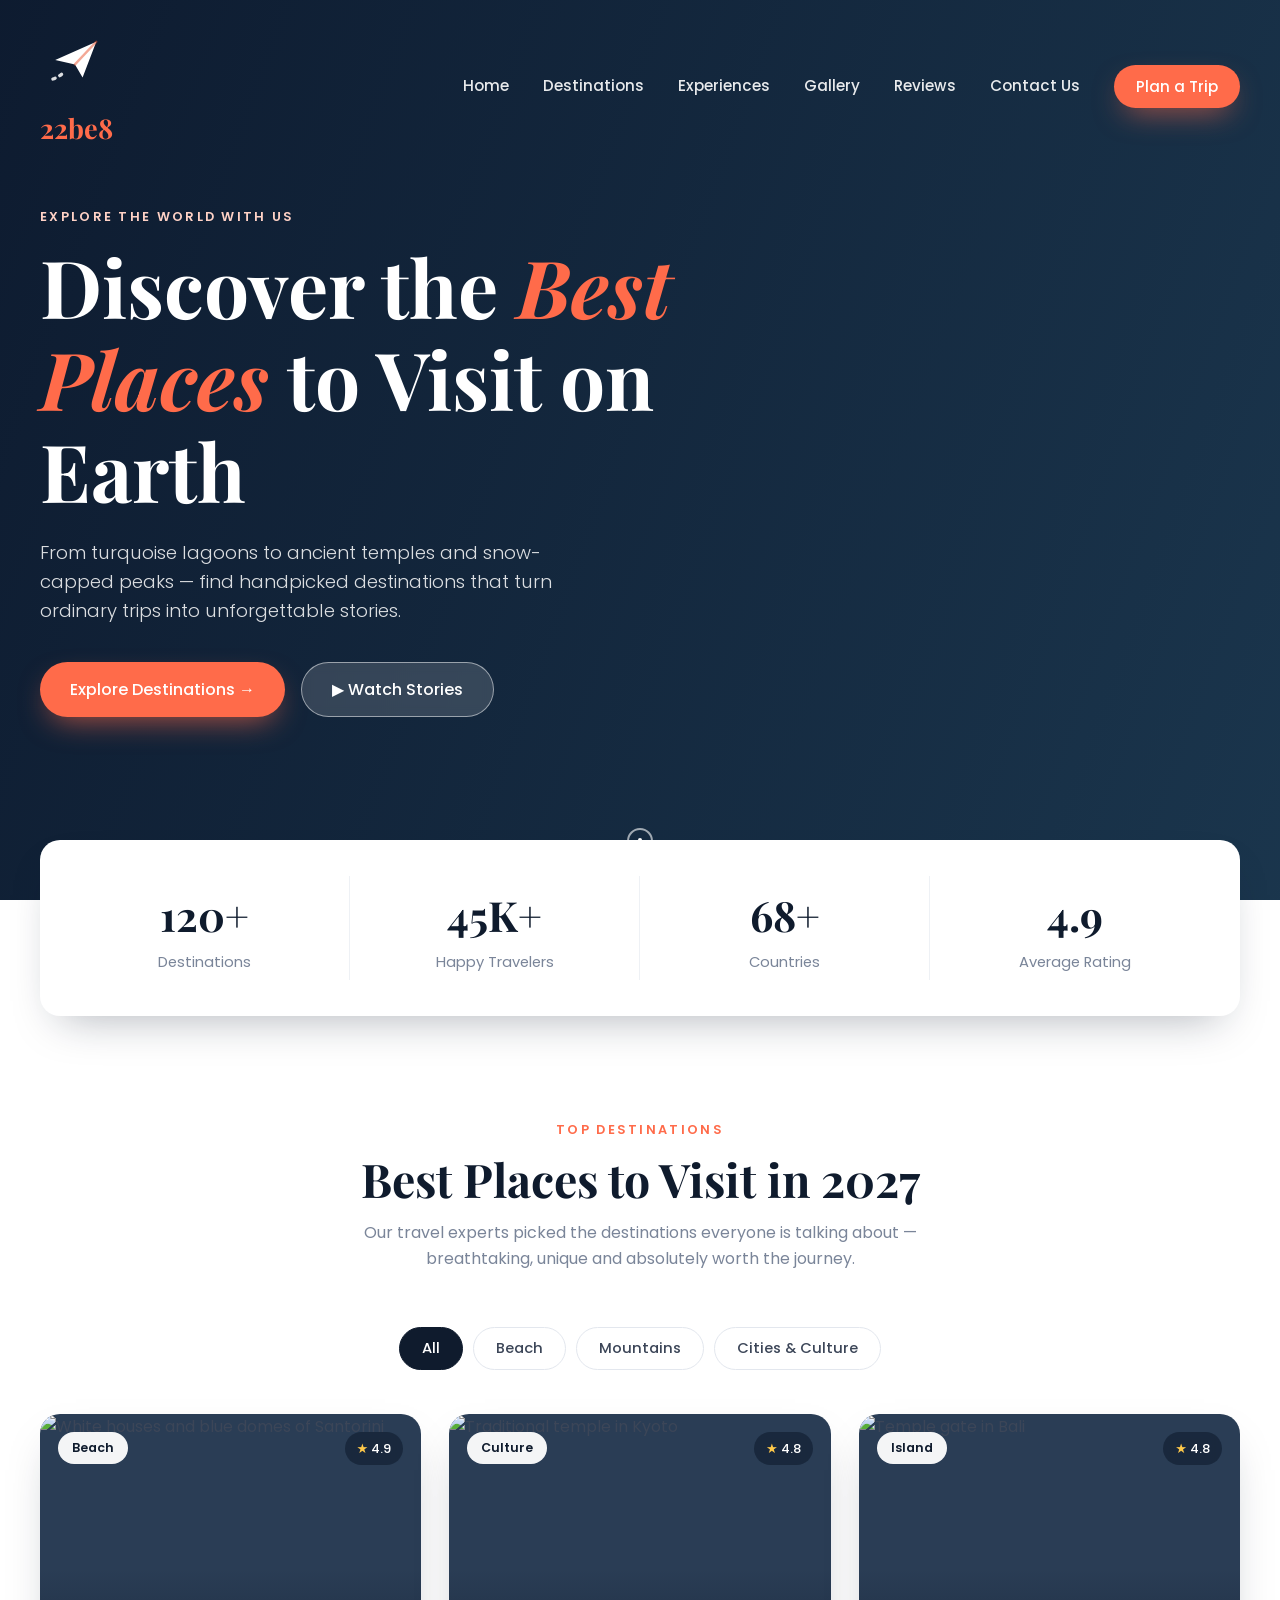
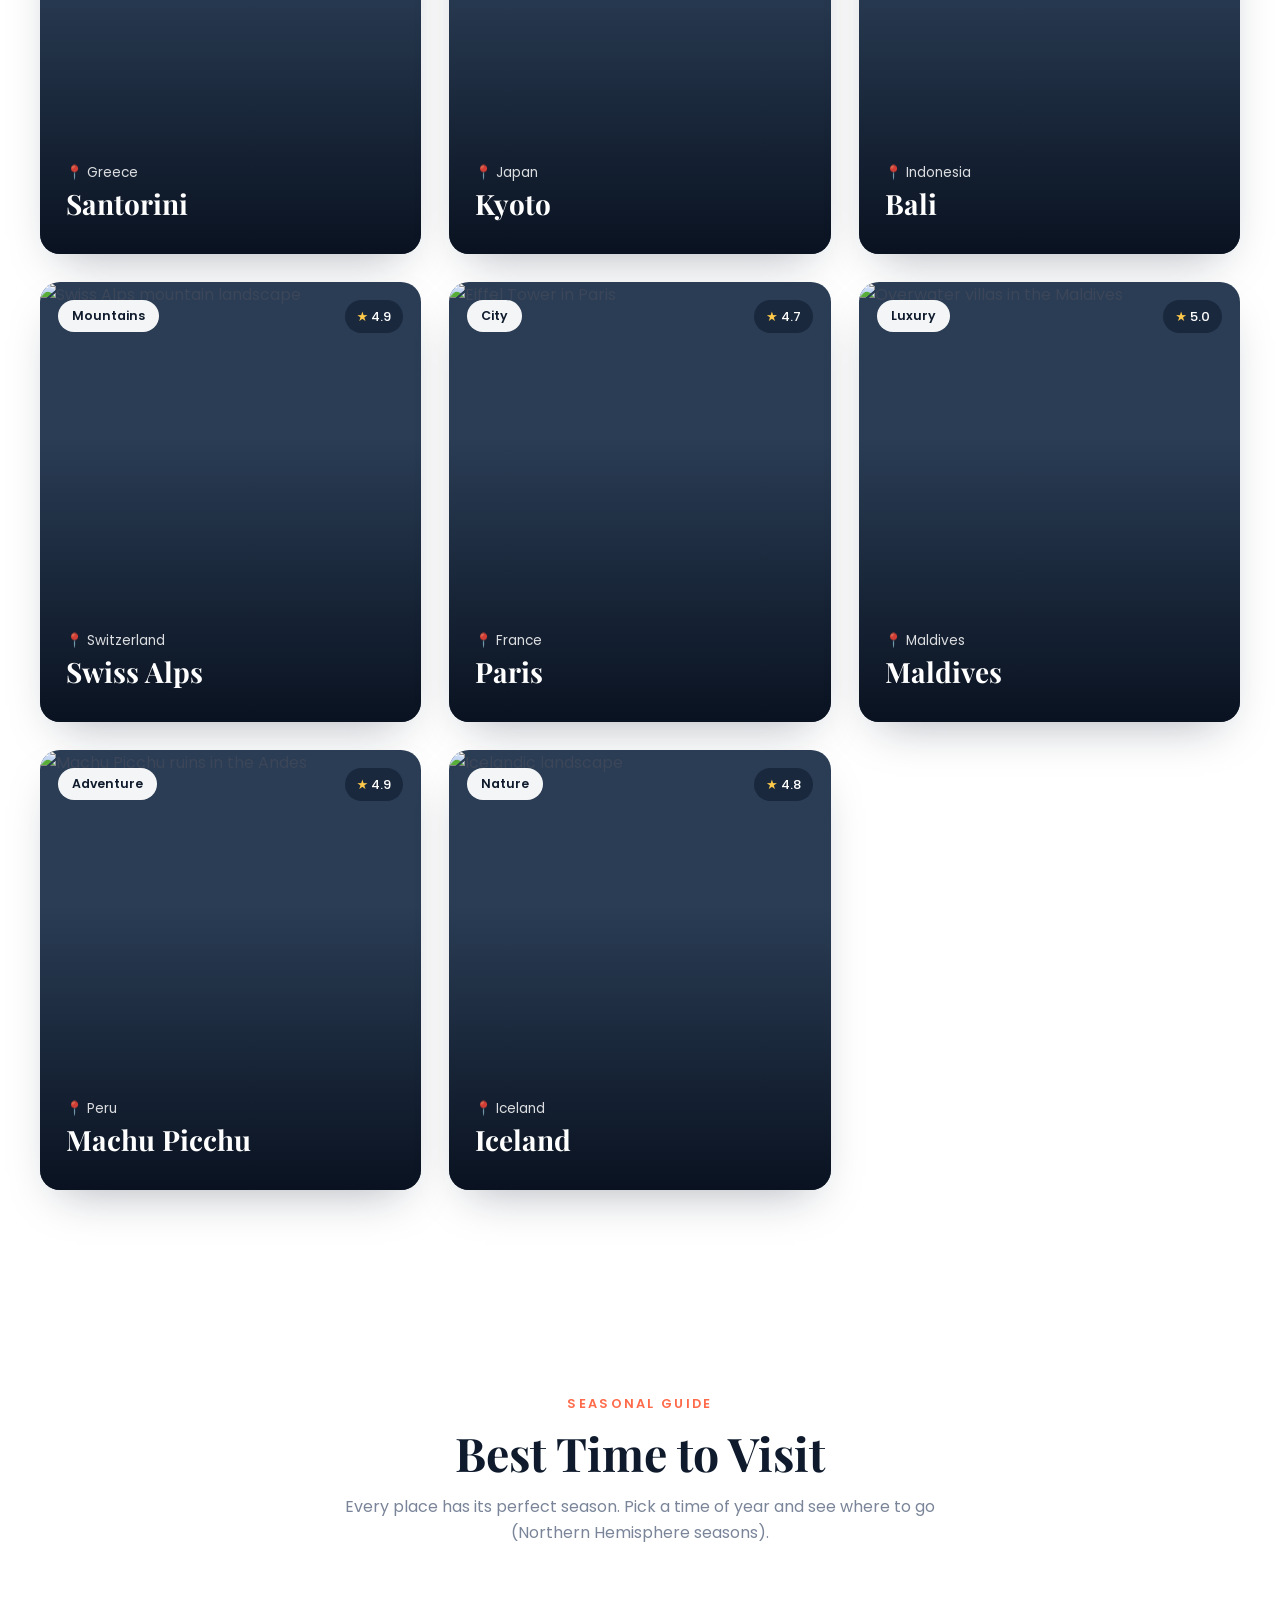
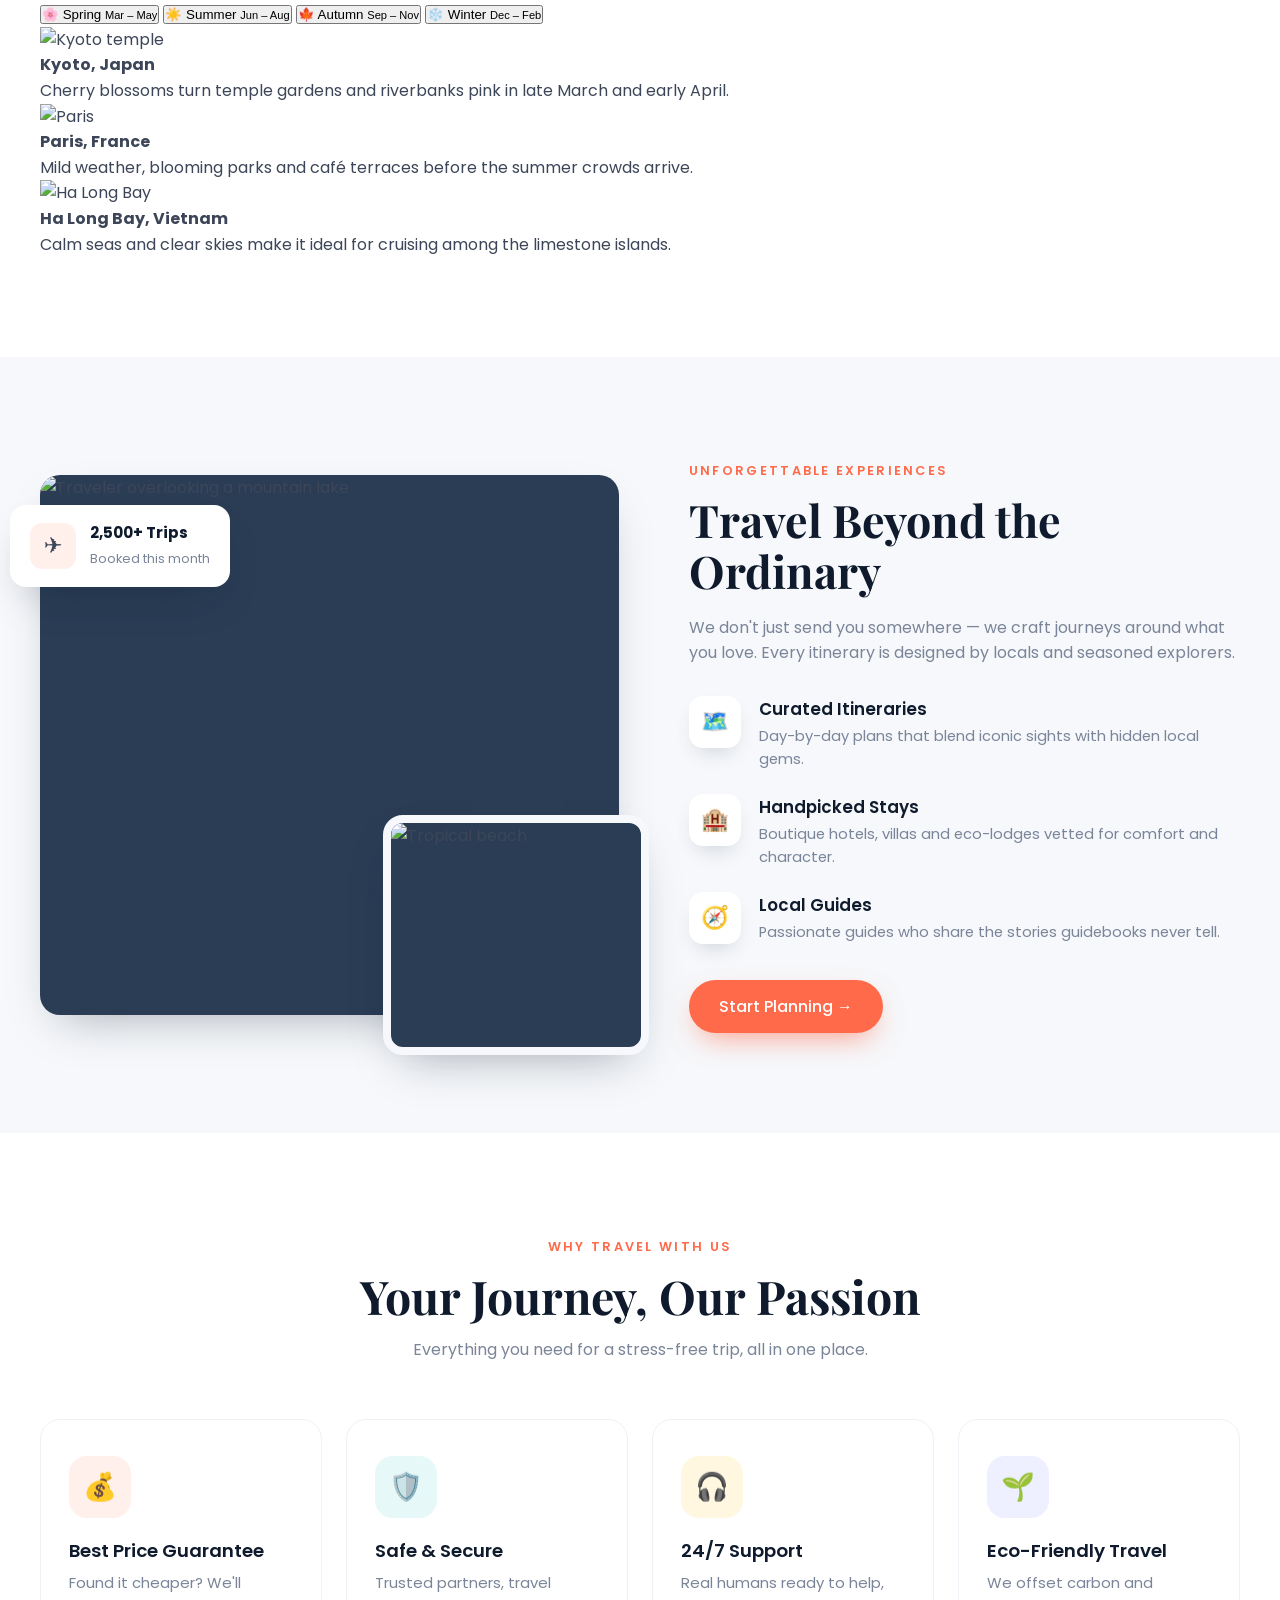
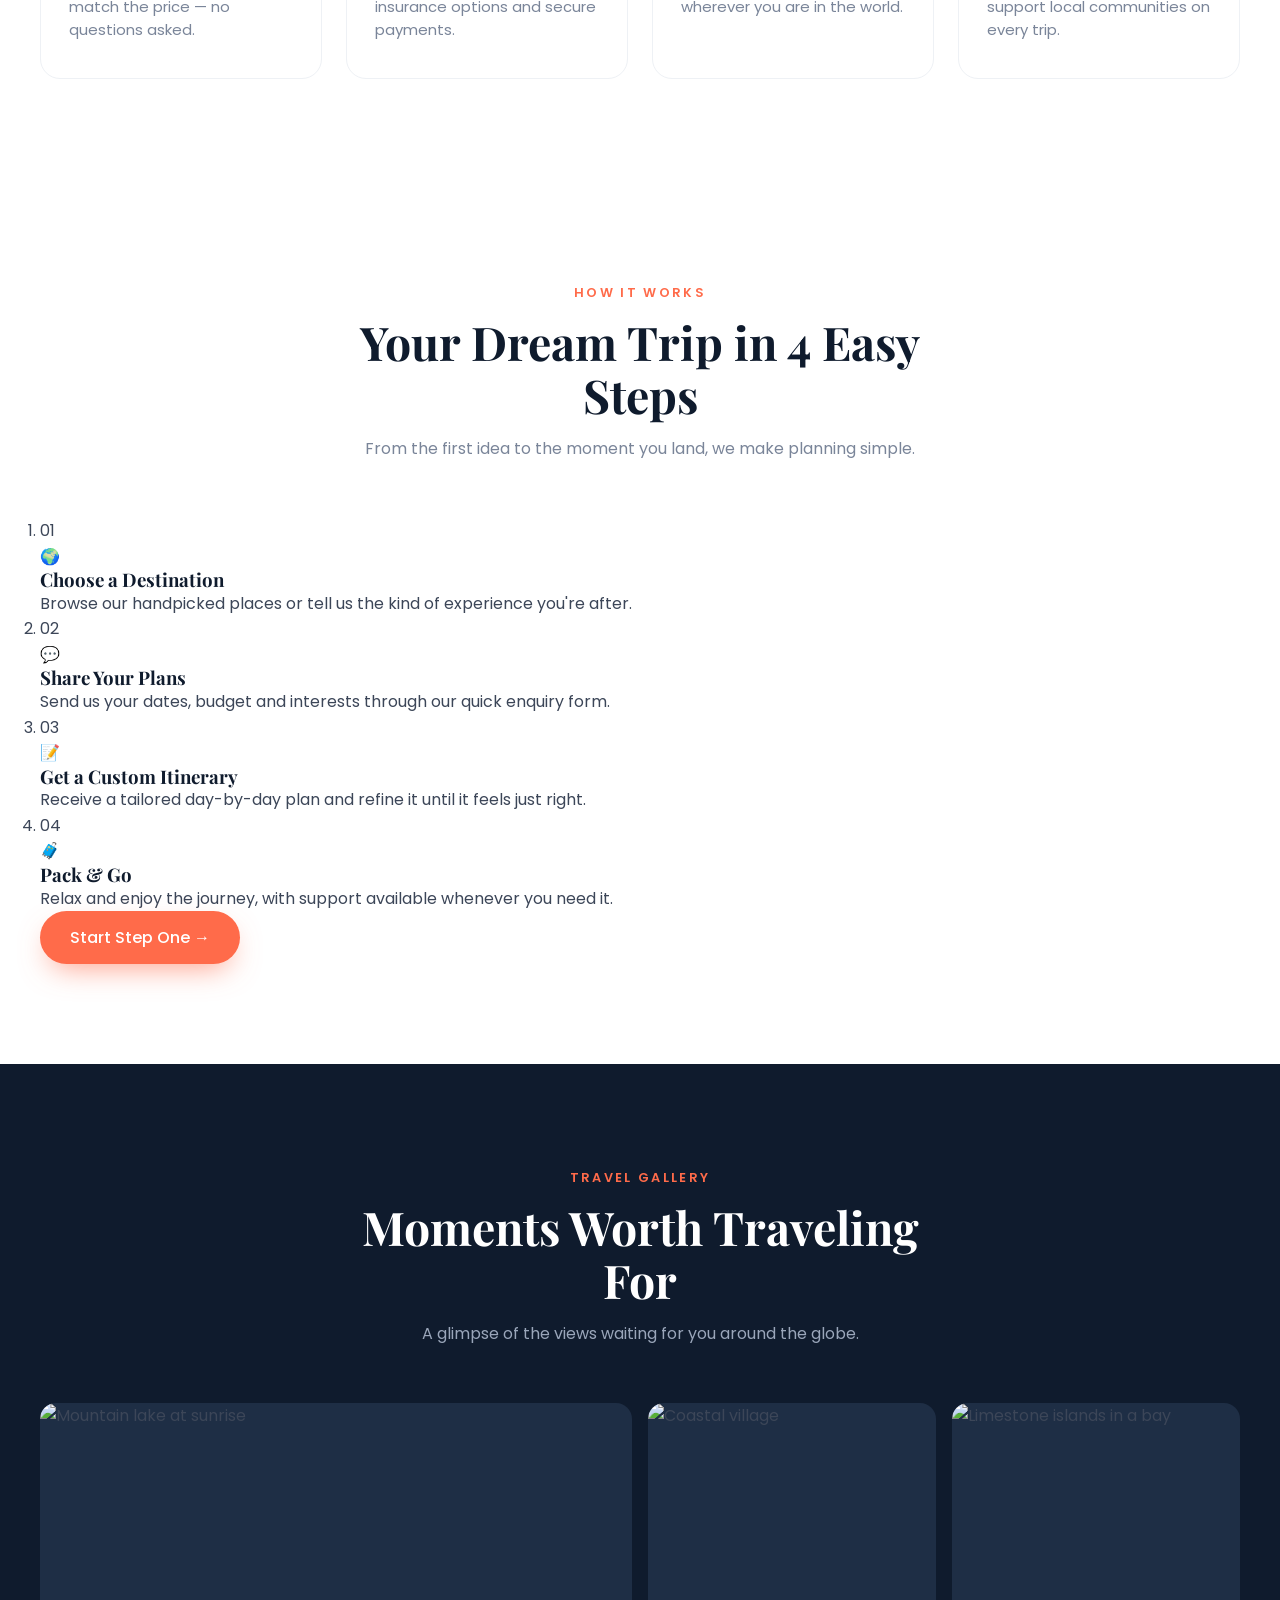
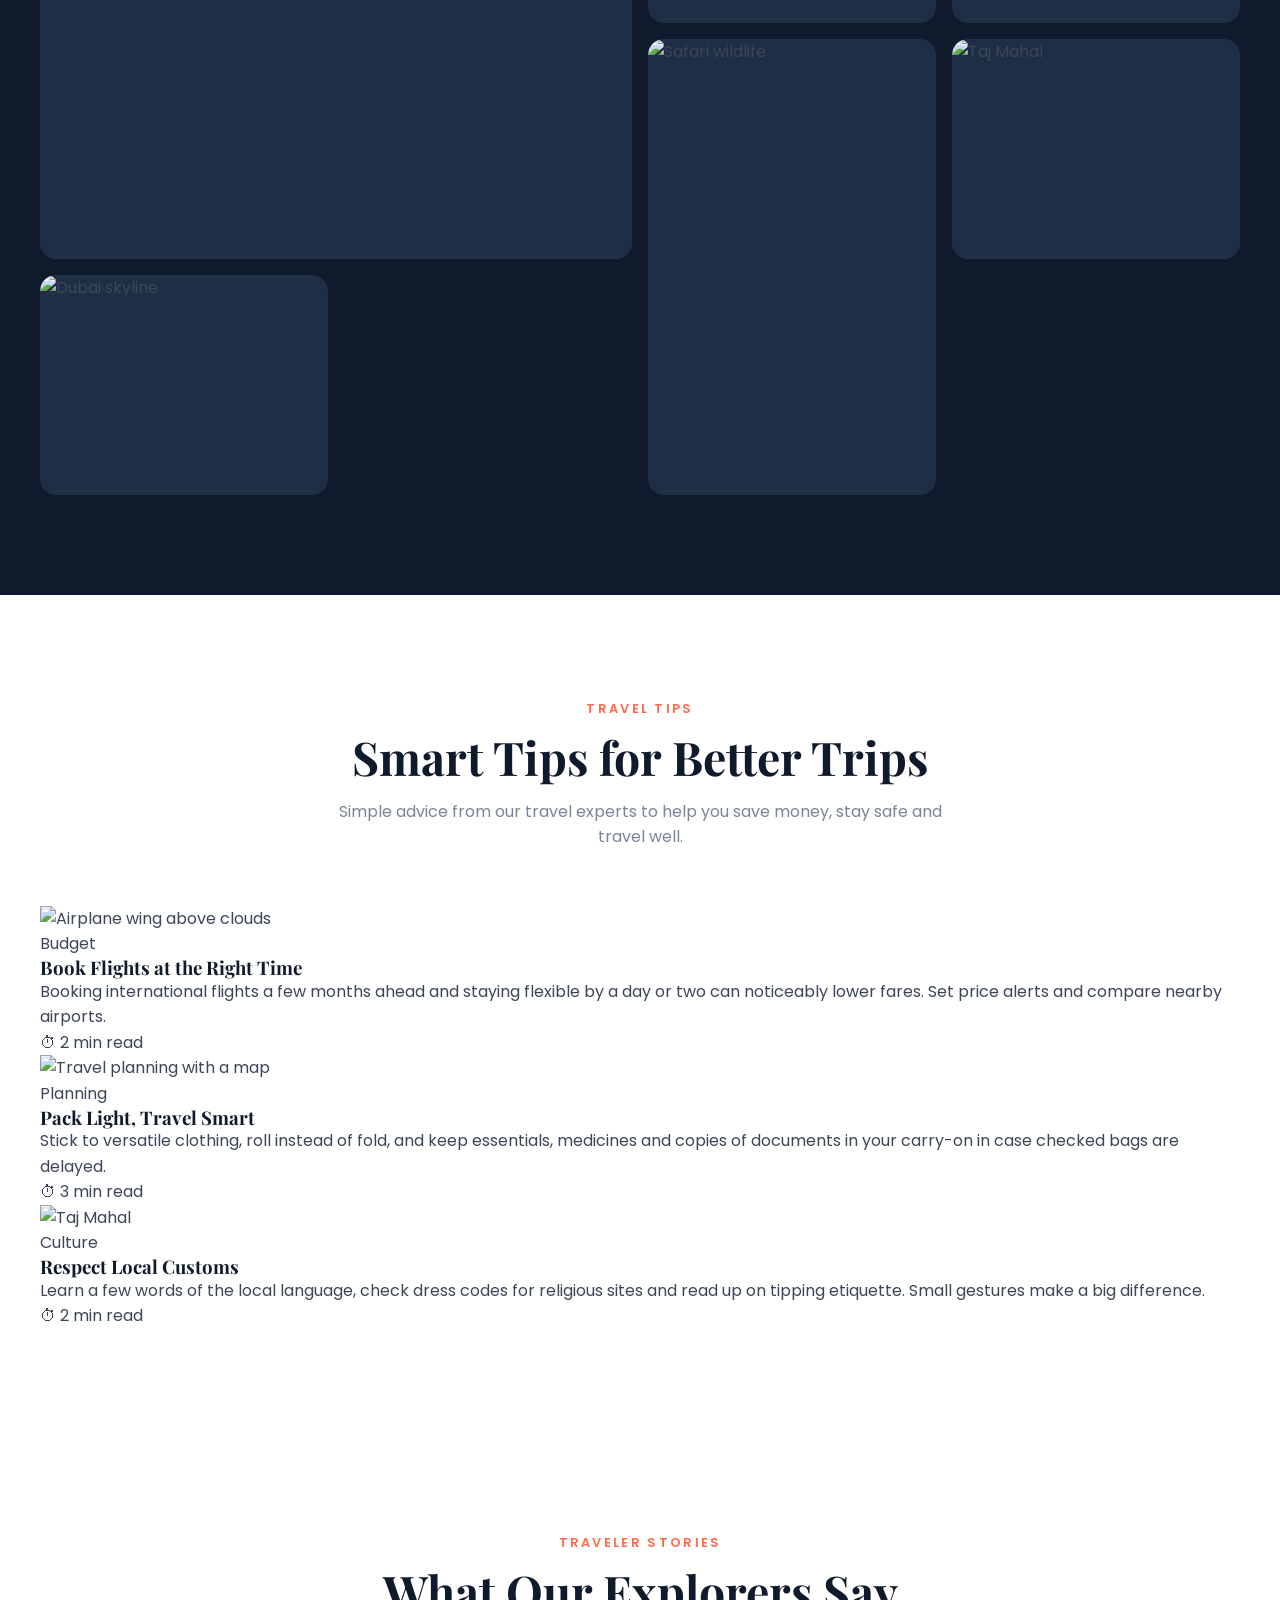
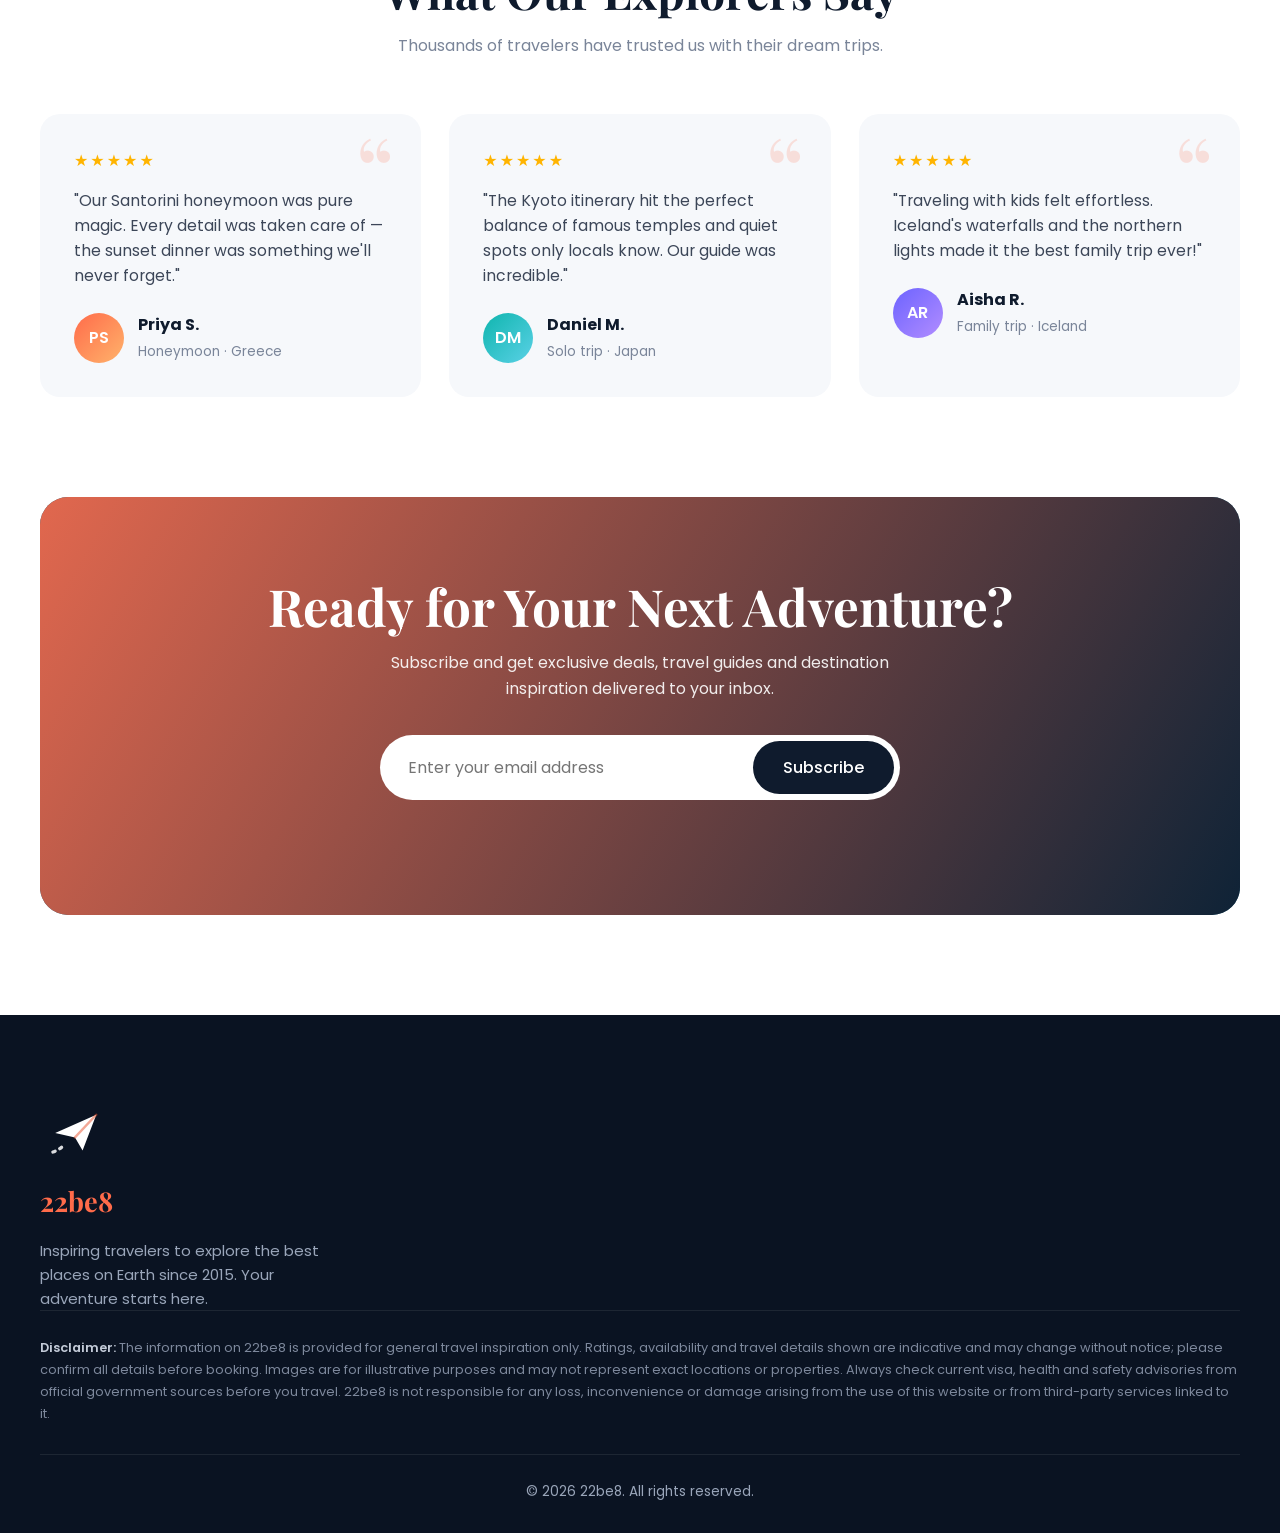
==== commit 59ed5656: "Update index.html" ====
--- a/index.html
+++ b/index.html
@@ -4,410 +4,27 @@
   <meta charset="UTF-8" />
   <meta name="viewport" content="width=device-width, initial-scale=1.0" />
   <title>22be8 — Best Places to Visit</title>
+  <link rel="icon" href="favicon.svg" type="image/svg+xml" />
   <meta name="description" content="Discover the world's best places to visit — handpicked destinations, travel tips and inspiration for your next adventure." />
   <link rel="preconnect" href="https://fonts.googleapis.com" />
   <link rel="preconnect" href="https://fonts.gstatic.com" crossorigin />
   <link href="https://fonts.googleapis.com/css2?family=Playfair+Display:ital,wght@0,600;0,700;1,600&family=Poppins:wght@300;400;500;600&display=swap" rel="stylesheet" />
-  <style>
-    :root {
-      --primary: #ff6b4a;
-      --primary-dark: #e9542f;
-      --accent: #0fb5ae;
-      --dark: #0f1b2d;
-      --text: #3c4658;
-      --muted: #7a8599;
-      --bg: #ffffff;
-      --bg-soft: #f6f8fb;
-      --card: #ffffff;
-      --radius: 20px;
-      --shadow: 0 20px 45px -20px rgba(15, 27, 45, 0.35);
-      --ease: cubic-bezier(.2, .8, .2, 1);
-    }
-
-    * { margin: 0; padding: 0; box-sizing: border-box; }
-    html { scroll-behavior: smooth; }
-    body {
-      font-family: "Poppins", system-ui, sans-serif;
-      color: var(--text);
-      background: var(--bg);
-      line-height: 1.6;
-      overflow-x: hidden;
-    }
-    img { max-width: 100%; display: block; }
-    a { color: inherit; text-decoration: none; }
-    h1, h2, h3 { font-family: "Playfair Display", serif; color: var(--dark); line-height: 1.15; }
-    .container { width: min(1200px, 100% - 32px); margin-inline: auto; }
-    section { padding: 100px 0; }
-
-    .eyebrow {
-      display: inline-block;
-      font-size: .8rem; font-weight: 600; letter-spacing: .18em; text-transform: uppercase;
-      color: var(--primary);
-      margin-bottom: 12px;
-    }
-    .section-head { text-align: center; max-width: 640px; margin: 0 auto 56px; }
-    .section-head h2 { font-size: clamp(2rem, 4vw, 2.9rem); margin-bottom: 14px; }
-    .section-head p { color: var(--muted); }
-
-    .btn {
-      display: inline-flex; align-items: center; gap: 10px;
-      padding: 14px 30px; border-radius: 999px; border: none; cursor: pointer;
-      font: 500 1rem "Poppins", sans-serif;
-      transition: transform .3s var(--ease), box-shadow .3s var(--ease), background .3s;
-    }
-    .btn-primary { background: var(--primary); color: #fff; box-shadow: 0 12px 30px -10px rgba(255,107,74,.7); }
-    .btn-primary:hover { background: var(--primary-dark); transform: translateY(-3px); }
-    .btn-ghost { background: rgba(255,255,255,.15); color: #fff; border: 1px solid rgba(255,255,255,.5); backdrop-filter: blur(6px); }
-    .btn-ghost:hover { background: rgba(255,255,255,.28); transform: translateY(-3px); }
-
-    /* ---------- Navbar ---------- */
-    .nav {
-      position: fixed; inset: 0 0 auto 0; z-index: 100;
-      padding: 22px 0;
-      transition: background .35s, padding .35s, box-shadow .35s;
-    }
-    .nav.scrolled { background: rgba(255,255,255,.92); backdrop-filter: blur(12px); padding: 14px 0; box-shadow: 0 6px 30px -12px rgba(0,0,0,.2); }
-    .nav .container { display: flex; align-items: center; justify-content: space-between; }
-    .logo { font-family: "Playfair Display", serif; font-size: 1.7rem; font-weight: 700; color: #fff; transition: color .35s; }
-    .logo span { color: var(--primary); }
-    .nav.scrolled .logo { color: var(--dark); }
-    .nav-links { display: flex; gap: 34px; list-style: none; align-items: center; }
-    .nav-links a { color: rgba(255,255,255,.9); font-weight: 500; font-size: .95rem; position: relative; transition: color .3s; }
-    .nav.scrolled .nav-links a { color: var(--text); }
-    .nav-links a:not(.btn)::after {
-      content: ""; position: absolute; left: 0; bottom: -6px; height: 2px; width: 0;
-      background: var(--primary); transition: width .3s var(--ease);
-    }
-    .nav-links a:not(.btn):hover::after { width: 100%; }
-    .nav-links .btn { padding: 10px 22px; color: #fff !important; }
-    .menu-toggle { display: none; background: none; border: none; cursor: pointer; width: 32px; height: 24px; position: relative; z-index: 101; }
-    .menu-toggle span { position: absolute; left: 0; width: 100%; height: 2px; background: #fff; border-radius: 2px; transition: .35s var(--ease); }
-    .nav.scrolled .menu-toggle span { background: var(--dark); }
-    .menu-toggle span:nth-child(1) { top: 0; }
-    .menu-toggle span:nth-child(2) { top: 11px; }
-    .menu-toggle span:nth-child(3) { top: 22px; }
-    .menu-toggle.open span { background: var(--dark); }
-    .menu-toggle.open span:nth-child(1) { top: 11px; transform: rotate(45deg); }
-    .menu-toggle.open span:nth-child(2) { opacity: 0; }
-    .menu-toggle.open span:nth-child(3) { top: 11px; transform: rotate(-45deg); }
-
-    /* ---------- Hero ---------- */
-    .hero {
-      min-height: 100vh; min-height: 100svh;
-      display: flex; align-items: center;
-      position: relative; color: #fff; padding: 140px 0 120px;
-      background: #1d3b53 url("https://images.unsplash.com/photo-1507525428034-b723cf961d3e?auto=format&fit=crop&w=2000&q=80") center/cover no-repeat;
-      isolation: isolate;
-    }
-    .hero::before {
-      content: ""; position: absolute; inset: 0; z-index: -1;
-      background: linear-gradient(110deg, rgba(10,20,40,.82) 0%, rgba(10,20,40,.45) 55%, rgba(10,20,40,.15) 100%);
-    }
-    .hero-content { max-width: 680px; }
-    .hero .eyebrow { color: #ffd2c6; }
-    .hero h1 { color: #fff; font-size: clamp(2.6rem, 6.5vw, 5rem); margin-bottom: 22px; }
-    .hero h1 em { color: var(--primary); font-style: italic; }
-    .hero p { font-size: clamp(1rem, 1.6vw, 1.15rem); color: rgba(255,255,255,.85); max-width: 540px; margin-bottom: 36px; font-weight: 300; }
-    .hero-actions { display: flex; gap: 16px; flex-wrap: wrap; }
-
-    .search-box {
-      margin-top: 56px;
-      background: #fff; border-radius: 22px; padding: 10px;
-      display: grid; grid-template-columns: repeat(3, 1fr) auto; gap: 6px;
-      box-shadow: 0 30px 60px -20px rgba(0,0,0,.45);
-      max-width: 860px;
-    }
-    .search-field { padding: 10px 18px; border-right: 1px solid #eceff4; }
-    .search-field:nth-child(3) { border-right: none; }
-    .search-field label { display: block; font-size: .72rem; font-weight: 600; text-transform: uppercase; letter-spacing: .1em; color: var(--muted); }
-    .search-field input, .search-field select {
-      width: 100%; border: none; outline: none; background: transparent;
-      font: 500 .98rem "Poppins", sans-serif; color: var(--dark); padding-top: 2px;
-    }
-    .search-box .btn { border-radius: 16px; justify-content: center; }
-
-    .scroll-indicator {
-      position: absolute; bottom: 30px; left: 50%; transform: translateX(-50%);
-      width: 26px; height: 42px; border: 2px solid rgba(255,255,255,.6); border-radius: 20px;
-    }
-    .scroll-indicator::after {
-      content: ""; position: absolute; top: 8px; left: 50%; width: 4px; height: 8px; margin-left: -2px;
-      background: #fff; border-radius: 4px; animation: scroll 1.8s infinite;
-    }
-    @keyframes scroll { 0% { opacity: 1; transform: translateY(0); } 100% { opacity: 0; transform: translateY(14px); } }
-
-    /* ---------- Stats ---------- */
-    .stats { padding: 0; margin-top: -60px; position: relative; z-index: 5; }
-    .stats-grid {
-      background: var(--card); border-radius: var(--radius); box-shadow: var(--shadow);
-      display: grid; grid-template-columns: repeat(4, 1fr); padding: 36px 20px;
-    }
-    .stat { text-align: center; padding: 6px 10px; border-right: 1px solid #eef1f5; }
-    .stat:last-child { border-right: none; }
-    .stat strong { display: block; font-family: "Playfair Display", serif; font-size: clamp(1.9rem, 3.5vw, 2.6rem); color: var(--dark); }
-    .stat span { color: var(--muted); font-size: .92rem; }
-
-    /* ---------- Destinations ---------- */
-    .filters { display: flex; justify-content: center; flex-wrap: wrap; gap: 10px; margin-bottom: 44px; }
-    .filter-btn {
-      padding: 10px 22px; border-radius: 999px; border: 1px solid #e3e7ee; background: #fff; cursor: pointer;
-      font: 500 .92rem "Poppins", sans-serif; color: var(--text); transition: .3s var(--ease);
-    }
-    .filter-btn:hover { border-color: var(--primary); color: var(--primary); }
-    .filter-btn.active { background: var(--dark); color: #fff; border-color: var(--dark); }
-
-    .dest-grid { display: grid; grid-template-columns: repeat(auto-fill, minmax(280px, 1fr)); gap: 28px; }
-    .dest-card {
-      position: relative; border-radius: var(--radius); overflow: hidden; height: 440px;
-      box-shadow: var(--shadow); cursor: pointer; background: #2a3d55;
-      transition: transform .5s var(--ease), opacity .4s;
-    }
-    .dest-card.hide { display: none; }
-    .dest-card img { width: 100%; height: 100%; object-fit: cover; transition: transform 1s var(--ease); }
-    .dest-card::after {
-      content: ""; position: absolute; inset: 0;
-      background: linear-gradient(180deg, rgba(0,0,0,0) 35%, rgba(5,12,25,.88) 100%);
-    }
-    .dest-card:hover { transform: translateY(-8px); }
-    .dest-card:hover img { transform: scale(1.1); }
-    .dest-badge {
-      position: absolute; top: 18px; left: 18px; z-index: 2;
-      background: rgba(255,255,255,.95); color: var(--dark); font-size: .78rem; font-weight: 600;
-      padding: 6px 14px; border-radius: 999px;
-    }
-    .dest-rating {
-      position: absolute; top: 18px; right: 18px; z-index: 2;
-      background: rgba(15,27,45,.6); backdrop-filter: blur(6px); color: #fff; font-size: .82rem; font-weight: 500;
-      padding: 6px 12px; border-radius: 999px;
-    }
-    .dest-rating::before { content: "★ "; color: #ffc94a; }
-    .dest-info { position: absolute; left: 0; right: 0; bottom: 0; padding: 26px; z-index: 2; color: #fff; }
-    .dest-info .loc { font-size: .85rem; opacity: .85; display: flex; align-items: center; gap: 6px; }
-    .dest-info h3 { color: #fff; font-size: 1.75rem; margin: 4px 0 8px; }
-    .dest-info p {
-      font-size: .9rem; opacity: 0; max-height: 0; overflow: hidden; font-weight: 300;
-      transition: opacity .5s var(--ease), max-height .5s var(--ease);
-    }
-    .dest-card:hover .dest-info p, .dest-card:focus-within .dest-info p { opacity: .9; max-height: 100px; }
-    .dest-meta { display: flex; justify-content: space-between; align-items: center; margin-top: 14px; padding-top: 14px; border-top: 1px solid rgba(255,255,255,.2); }
-    .dest-meta .price { font-weight: 600; font-size: 1.1rem; }
-    .dest-meta .price small { font-weight: 300; font-size: .78rem; opacity: .8; }
-    .dest-meta .arrow {
-      width: 40px; height: 40px; border-radius: 50%; background: var(--primary); display: grid; place-items: center;
-      transition: transform .3s var(--ease);
-    }
-    .dest-card:hover .arrow { transform: rotate(-45deg); }
-
-    /* ---------- Featured (split) ---------- */
-    .featured { background: var(--bg-soft); }
-    .split { display: grid; grid-template-columns: 1.05fr 1fr; gap: 70px; align-items: center; }
-    .split-media { position: relative; }
-    .split-media .main-img { border-radius: var(--radius); height: 540px; width: 100%; object-fit: cover; box-shadow: var(--shadow); background: #2a3d55; }
-    .split-media .float-img {
-      position: absolute; right: -30px; bottom: -40px; width: 46%; height: 240px; object-fit: cover;
-      border-radius: var(--radius); border: 8px solid var(--bg-soft); box-shadow: var(--shadow); background: #2a3d55;
-    }
-    .split-media .float-card {
-      position: absolute; top: 30px; left: -30px; background: #fff; border-radius: 16px; padding: 16px 20px;
-      box-shadow: var(--shadow); display: flex; align-items: center; gap: 14px; animation: float 4s ease-in-out infinite;
-    }
-    .float-card .icon { width: 46px; height: 46px; border-radius: 12px; background: #fff0ec; display: grid; place-items: center; font-size: 1.4rem; }
-    .float-card strong { display: block; color: var(--dark); font-size: .95rem; }
-    .float-card span { font-size: .8rem; color: var(--muted); }
-    @keyframes float { 0%,100% { transform: translateY(0); } 50% { transform: translateY(-12px); } }
-    .split-text h2 { font-size: clamp(2rem, 4vw, 2.8rem); margin-bottom: 18px; }
-    .split-text > p { color: var(--muted); margin-bottom: 30px; }
-    .feature-list { list-style: none; display: grid; gap: 22px; margin-bottom: 36px; }
-    .feature-list li { display: flex; gap: 18px; align-items: flex-start; }
-    .feature-list .ic {
-      flex-shrink: 0; width: 52px; height: 52px; border-radius: 14px; display: grid; place-items: center; font-size: 1.4rem;
-      background: #fff; box-shadow: 0 10px 25px -12px rgba(15,27,45,.3);
-    }
-    .feature-list h4 { color: var(--dark); font-size: 1.05rem; font-weight: 600; margin-bottom: 2px; }
-    .feature-list p { color: var(--muted); font-size: .92rem; }
-
-    /* ---------- Why us ---------- */
-    .why-grid { display: grid; grid-template-columns: repeat(4, 1fr); gap: 24px; }
-    .why-card {
-      padding: 36px 28px; border-radius: var(--radius); background: #fff; border: 1px solid #eef1f5;
-      transition: transform .4s var(--ease), box-shadow .4s var(--ease), border-color .4s;
-    }
-    .why-card:hover { transform: translateY(-8px); box-shadow: var(--shadow); border-color: transparent; }
-    .why-card .ic {
-      width: 62px; height: 62px; border-radius: 18px; display: grid; place-items: center; font-size: 1.7rem; margin-bottom: 22px;
-    }
-    .why-card:nth-child(1) .ic { background: #fff0ec; }
-    .why-card:nth-child(2) .ic { background: #e6f8f7; }
-    .why-card:nth-child(3) .ic { background: #fff7e0; }
-    .why-card:nth-child(4) .ic { background: #eef0ff; }
-    .why-card h3 { font-family: "Poppins", sans-serif; font-size: 1.15rem; font-weight: 600; margin-bottom: 10px; }
-    .why-card p { color: var(--muted); font-size: .93rem; }
-
-    /* ---------- Gallery ---------- */
-    .gallery { background: var(--dark); }
-    .gallery .section-head h2 { color: #fff; }
-    .gallery .section-head p { color: #9aa6ba; }
-    .gallery-grid {
-      display: grid; grid-template-columns: repeat(4, 1fr); grid-auto-rows: 220px; gap: 16px;
-    }
-    .gallery-grid figure { position: relative; overflow: hidden; border-radius: 16px; background: #1e2e45; }
-    .gallery-grid figure:nth-child(1) { grid-column: span 2; grid-row: span 2; }
-    .gallery-grid figure:nth-child(4) { grid-row: span 2; }
-    .gallery-grid img { width: 100%; height: 100%; object-fit: cover; transition: transform .8s var(--ease), filter .8s; }
-    .gallery-grid figure:hover img { transform: scale(1.08); filter: brightness(.7); }
-    .gallery-grid figcaption {
-      position: absolute; left: 18px; bottom: 16px; color: #fff; font-weight: 500;
-      transform: translateY(20px); opacity: 0; transition: .5s var(--ease);
-    }
-    .gallery-grid figure:hover figcaption { transform: translateY(0); opacity: 1; }
-
-    /* ---------- Testimonials ---------- */
-    .testi-grid { display: grid; grid-template-columns: repeat(3, 1fr); gap: 28px; }
-    .testi {
-      background: var(--bg-soft); border-radius: var(--radius); padding: 34px; position: relative;
-      transition: transform .4s var(--ease);
-    }
-    .testi:hover { transform: translateY(-6px); }
-    .testi::before {
-      content: "\201C"; position: absolute; top: 6px; right: 26px;
-      font-family: "Playfair Display", serif; font-size: 6rem; color: var(--primary); opacity: .18; line-height: 1;
-    }
-    .testi .stars { color: #ffb400; letter-spacing: 2px; margin-bottom: 14px; }
-    .testi p { font-size: .98rem; margin-bottom: 24px; }
-    .testi .person { display: flex; align-items: center; gap: 14px; }
-    .avatar {
-      width: 50px; height: 50px; border-radius: 50%; display: grid; place-items: center;
-      font-weight: 600; color: #fff;
-    }
-    .testi:nth-child(1) .avatar { background: linear-gradient(135deg, #ff6b4a, #ffb36b); }
-    .testi:nth-child(2) .avatar { background: linear-gradient(135deg, #0fb5ae, #5ad1e6); }
-    .testi:nth-child(3) .avatar { background: linear-gradient(135deg, #6c63ff, #b28dff); }
-    .person strong { display: block; color: var(--dark); }
-    .person span { font-size: .85rem; color: var(--muted); }
-
-    /* ---------- CTA ---------- */
-    .cta { padding: 0 0 100px; }
-    .cta-box {
-      border-radius: 28px; padding: 80px 60px; text-align: center; color: #fff; position: relative; overflow: hidden;
-      background: #0b4f6c url("https://images.unsplash.com/photo-1469854523086-cc02fe5d8800?auto=format&fit=crop&w=1800&q=80") center/cover;
-      isolation: isolate;
-    }
-    .cta-box::before { content: ""; position: absolute; inset: 0; z-index: -1; background: linear-gradient(120deg, rgba(255,107,74,.88), rgba(15,27,45,.85)); }
-    .cta-box h2 { color: #fff; font-size: clamp(2rem, 4.5vw, 3.2rem); margin-bottom: 14px; }
-    .cta-box p { opacity: .9; max-width: 520px; margin: 0 auto 34px; }
-    .newsletter { display: flex; max-width: 520px; margin: 0 auto; background: #fff; border-radius: 999px; padding: 6px; }
-    .newsletter input { flex: 1; min-width: 0; border: none; outline: none; padding: 0 22px; font: 400 1rem "Poppins", sans-serif; border-radius: 999px; color: var(--dark); }
-    .newsletter .btn { background: var(--dark); color: #fff; }
-    .newsletter .btn:hover { background: var(--primary); }
-    .form-msg { margin-top: 14px; font-size: .92rem; min-height: 1.4em; }
-
-    /* ---------- Footer ---------- */
-    footer { background: #0a1322; color: #9aa6ba; padding: 80px 0 30px; }
-    .footer-grid { display: grid; grid-template-columns: 1.6fr 1fr 1fr 1fr; gap: 40px; margin-bottom: 50px; }
-    footer .logo { display: inline-block; margin-bottom: 16px; }
-    footer p { font-size: .93rem; max-width: 300px; }
-    footer h4 { color: #fff; font-size: 1rem; font-weight: 600; margin-bottom: 18px; }
-    footer ul { list-style: none; display: grid; gap: 10px; font-size: .93rem; }
-    footer ul a:hover { color: var(--primary); }
-    .socials { display: flex; gap: 12px; margin-top: 22px; }
-    .socials a {
-      width: 40px; height: 40px; border-radius: 50%; display: grid; place-items: center;
-      background: rgba(255,255,255,.07); color: #fff; font-size: .85rem; font-weight: 600; transition: .3s;
-    }
-    .socials a:hover { background: var(--primary); transform: translateY(-3px); }
-    .footer-bottom { border-top: 1px solid rgba(255,255,255,.08); padding-top: 26px; text-align: center; font-size: .85rem; }
-
-    .to-top {
-      position: fixed; right: 22px; bottom: 22px; width: 48px; height: 48px; border-radius: 50%;
-      background: var(--primary); color: #fff; border: none; cursor: pointer; font-size: 1.2rem;
-      box-shadow: 0 12px 30px -10px rgba(255,107,74,.8); opacity: 0; pointer-events: none; transform: translateY(20px);
-      transition: .4s var(--ease); z-index: 90;
-    }
-    .to-top.show { opacity: 1; pointer-events: auto; transform: translateY(0); }
-
-    /* ---------- Reveal ---------- */
-    .reveal { opacity: 0; transform: translateY(40px); transition: opacity .9s var(--ease), transform .9s var(--ease); }
-    .reveal.visible { opacity: 1; transform: none; }
-
-    /* ---------- Responsive ---------- */
-    @media (max-width: 1024px) {
-      .why-grid { grid-template-columns: repeat(2, 1fr); }
-      .split { gap: 60px; }
-      .footer-grid { grid-template-columns: 1fr 1fr; }
-    }
-
-    @media (max-width: 900px) {
-      section { padding: 80px 0; }
-      .menu-toggle { display: block; }
-      .nav-links {
-        position: fixed; inset: 0 0 0 auto; width: min(320px, 85vw);
-        flex-direction: column; justify-content: center; gap: 28px;
-        background: #fff; box-shadow: -20px 0 50px rgba(0,0,0,.2);
-        transform: translateX(100%); transition: transform .45s var(--ease);
-      }
-      .nav-links.open { transform: translateX(0); }
-      .nav-links a { color: var(--dark) !important; font-size: 1.1rem; }
-      .search-box { grid-template-columns: 1fr 1fr; }
-      .search-field:nth-child(2) { border-right: none; }
-      .search-field { border-bottom: 1px solid #eceff4; }
-      .search-field:nth-child(3) { border-bottom: none; }
-      .search-box .btn { padding: 14px; }
-      .stats-grid { grid-template-columns: repeat(2, 1fr); row-gap: 26px; }
-      .stat:nth-child(2) { border-right: none; }
-      .split { grid-template-columns: 1fr; }
-      .split-media { margin: 0 20px 40px; }
-      .split-media .main-img { height: 420px; }
-      .testi-grid { grid-template-columns: 1fr; max-width: 560px; margin-inline: auto; }
-      .gallery-grid { grid-template-columns: repeat(2, 1fr); grid-auto-rows: 180px; }
-      .gallery-grid figure:nth-child(4) { grid-row: span 1; }
-      .gallery-grid figcaption { opacity: 1; transform: none; }
-    }
-
-    @media (max-width: 600px) {
-      section { padding: 64px 0; }
-      .hero { padding: 120px 0 100px; }
-      .search-box { grid-template-columns: 1fr; margin-top: 40px; }
-      .search-field { border-right: none !important; border-bottom: 1px solid #eceff4 !important; }
-      .search-field:nth-child(3) { border-bottom: none !important; }
-      .scroll-indicator { display: none; }
-      .stats { margin-top: -40px; }
-      .stats-grid { padding: 26px 10px; }
-      .why-grid { grid-template-columns: 1fr; }
-      .dest-card { height: 400px; }
-      .dest-info p { opacity: .9; max-height: 100px; }
-      .split-media { margin: 0 0 40px; }
-      .split-media .main-img { height: 340px; }
-      .split-media .float-img { right: -6px; bottom: -30px; height: 150px; }
-      .split-media .float-card { left: 10px; top: 14px; padding: 12px 14px; }
-      .gallery-grid { grid-template-columns: 1fr 1fr; grid-auto-rows: 140px; gap: 10px; }
-      .cta-box { padding: 56px 22px; border-radius: 22px; }
-      .newsletter { flex-direction: column; background: transparent; gap: 10px; padding: 0; }
-      .newsletter input { background: #fff; padding: 16px 22px; }
-      .newsletter .btn { justify-content: center; }
-      .footer-grid { grid-template-columns: 1fr; gap: 32px; }
-      .testi { padding: 28px 24px; }
-    }
-
-    @media (prefers-reduced-motion: reduce) {
-      *, *::before, *::after { animation: none !important; transition: none !important; }
-      html { scroll-behavior: auto; }
-      .reveal { opacity: 1; transform: none; }
-    }
-  </style>
+  <link rel="stylesheet" href="style.css" />
 </head>
 <body>
 
   <!-- ============ NAVBAR ============ -->
   <header class="nav" id="nav">
     <div class="container">
-      <a href="#home" class="logo">22be<span>8</span></a>
+      <a href="#home" class="logo" aria-label="22be8 home"><span class="logo-mark" aria-hidden="true"><svg viewBox="0 0 48 48"><path d="M10 25 37 13l-9 23.5-5-8.6z" fill="#fff"/><path d="M23 27.9 37 13" stroke="#e9542f" stroke-width="1.6" stroke-linecap="round" opacity=".5"/><path d="M8.5 37.5c3-1 5.5-2.7 7.8-5" fill="none" stroke="#fff" stroke-width="2.2" stroke-linecap="round" stroke-dasharray="1.5 3.5" opacity=".85"/></svg></span><span class="logo-text">22be<span>8</span></span></a>
       <ul class="nav-links" id="navLinks">
         <li><a href="#home">Home</a></li>
         <li><a href="#destinations">Destinations</a></li>
         <li><a href="#featured">Experiences</a></li>
         <li><a href="#gallery">Gallery</a></li>
         <li><a href="#reviews">Reviews</a></li>
-        <li><a href="#contact" class="btn btn-primary">Plan a Trip</a></li>
+        <li><a href="contact.html">Contact Us</a></li>
+        <li><a href="contact.html#enquiry" class="btn btn-primary">Plan a Trip</a></li>
       </ul>
       <button class="menu-toggle" id="menuToggle" aria-label="Toggle menu" aria-expanded="false">
         <span></span><span></span><span></span>
@@ -427,27 +44,6 @@
           <a href="#featured" class="btn btn-ghost">▶ Watch Stories</a>
         </div>
       </div>
-
-      <form class="search-box reveal" onsubmit="event.preventDefault(); document.getElementById('destinations').scrollIntoView();">
-        <div class="search-field">
-          <label for="where">Where</label>
-          <input id="where" type="text" placeholder="Search a destination" />
-        </div>
-        <div class="search-field">
-          <label for="when">When</label>
-          <input id="when" type="month" />
-        </div>
-        <div class="search-field">
-          <label for="type">Travel Type</label>
-          <select id="type">
-            <option>Any adventure</option>
-            <option>Beach & Islands</option>
-            <option>Mountains</option>
-            <option>Cities & Culture</option>
-          </select>
-        </div>
-        <button class="btn btn-primary" type="submit">Search</button>
-      </form>
     </div>
     <div class="scroll-indicator" aria-hidden="true"></div>
   </section>
@@ -489,7 +85,6 @@
             <span class="loc">📍 Greece</span>
             <h3>Santorini</h3>
             <p>Whitewashed villages, volcanic beaches and the most famous sunsets in the Aegean Sea.</p>
-            <div class="dest-meta"><span class="price">$1,250 <small>/ person</small></span><span class="arrow">→</span></div>
           </div>
         </article>
 
@@ -501,7 +96,6 @@
             <span class="loc">📍 Japan</span>
             <h3>Kyoto</h3>
             <p>Thousands of temples, bamboo forests, geisha districts and cherry blossoms in spring.</p>
-            <div class="dest-meta"><span class="price">$1,480 <small>/ person</small></span><span class="arrow">→</span></div>
           </div>
         </article>
 
@@ -513,7 +107,6 @@
             <span class="loc">📍 Indonesia</span>
             <h3>Bali</h3>
             <p>Emerald rice terraces, sacred temples, surf beaches and a laid-back island soul.</p>
-            <div class="dest-meta"><span class="price">$890 <small>/ person</small></span><span class="arrow">→</span></div>
           </div>
         </article>
 
@@ -525,7 +118,6 @@
             <span class="loc">📍 Switzerland</span>
             <h3>Swiss Alps</h3>
             <p>Glacier lakes, scenic railways and alpine villages straight out of a postcard.</p>
-            <div class="dest-meta"><span class="price">$1,690 <small>/ person</small></span><span class="arrow">→</span></div>
           </div>
         </article>
 
@@ -537,7 +129,6 @@
             <span class="loc">📍 France</span>
             <h3>Paris</h3>
             <p>Art, fashion, cafés and the Eiffel Tower sparkling over the Seine at night.</p>
-            <div class="dest-meta"><span class="price">$1,320 <small>/ person</small></span><span class="arrow">→</span></div>
           </div>
         </article>
 
@@ -549,7 +140,6 @@
             <span class="loc">📍 Maldives</span>
             <h3>Maldives</h3>
             <p>Overwater villas, crystal lagoons and coral reefs bursting with marine life.</p>
-            <div class="dest-meta"><span class="price">$2,150 <small>/ person</small></span><span class="arrow">→</span></div>
           </div>
         </article>
 
@@ -561,7 +151,6 @@
             <span class="loc">📍 Peru</span>
             <h3>Machu Picchu</h3>
             <p>The legendary Inca citadel perched high in the clouds of the Andes mountains.</p>
-            <div class="dest-meta"><span class="price">$1,540 <small>/ person</small></span><span class="arrow">→</span></div>
           </div>
         </article>
 
@@ -573,9 +162,50 @@
             <span class="loc">📍 Iceland</span>
             <h3>Iceland</h3>
             <p>Northern lights, thundering waterfalls, black-sand beaches and hot springs.</p>
-            <div class="dest-meta"><span class="price">$1,780 <small>/ person</small></span><span class="arrow">→</span></div>
-          </div>
-        </article>
+          </div>
+        </article>
+      </div>
+    </div>
+  </section>
+
+  <!-- ============ BEST TIME TO VISIT ============ -->
+  <section class="seasons" id="seasons">
+    <div class="container">
+      <div class="section-head reveal">
+        <span class="eyebrow">Seasonal Guide</span>
+        <h2>Best Time to Visit</h2>
+        <p>Every place has its perfect season. Pick a time of year and see where to go (Northern Hemisphere seasons).</p>
+      </div>
+
+      <div class="season-tabs reveal" role="tablist" aria-label="Seasons">
+        <button class="season-tab active" role="tab" aria-selected="true" aria-controls="s-spring" id="t-spring">🌸 Spring <small>Mar – May</small></button>
+        <button class="season-tab" role="tab" aria-selected="false" aria-controls="s-summer" id="t-summer" tabindex="-1">☀️ Summer <small>Jun – Aug</small></button>
+        <button class="season-tab" role="tab" aria-selected="false" aria-controls="s-autumn" id="t-autumn" tabindex="-1">🍁 Autumn <small>Sep – Nov</small></button>
+        <button class="season-tab" role="tab" aria-selected="false" aria-controls="s-winter" id="t-winter" tabindex="-1">❄️ Winter <small>Dec – Feb</small></button>
+      </div>
+
+      <div class="season-panel active" id="s-spring" role="tabpanel" aria-labelledby="t-spring">
+        <div class="season-item"><img src="https://images.unsplash.com/photo-1493976040374-85c8e12f0c0e?auto=format&fit=crop&w=500&q=75" alt="Kyoto temple" loading="lazy" /><div><h4>Kyoto, Japan</h4><p>Cherry blossoms turn temple gardens and riverbanks pink in late March and early April.</p></div></div>
+        <div class="season-item"><img src="https://images.unsplash.com/photo-1502602898657-3e91760cbb34?auto=format&fit=crop&w=500&q=75" alt="Paris" loading="lazy" /><div><h4>Paris, France</h4><p>Mild weather, blooming parks and café terraces before the summer crowds arrive.</p></div></div>
+        <div class="season-item"><img src="https://images.unsplash.com/photo-1528127269322-539801943592?auto=format&fit=crop&w=500&q=75" alt="Ha Long Bay" loading="lazy" /><div><h4>Ha Long Bay, Vietnam</h4><p>Calm seas and clear skies make it ideal for cruising among the limestone islands.</p></div></div>
+      </div>
+
+      <div class="season-panel" id="s-summer" role="tabpanel" aria-labelledby="t-summer" hidden>
+        <div class="season-item"><img src="https://images.unsplash.com/photo-1570077188670-e3a8d69ac5ff?auto=format&fit=crop&w=500&q=75" alt="Santorini" loading="lazy" /><div><h4>Santorini, Greece</h4><p>Long sunny days, warm sea and the famous Oia sunsets at their most spectacular.</p></div></div>
+        <div class="season-item"><img src="https://images.unsplash.com/photo-1530122037265-a5f1f91d3b99?auto=format&fit=crop&w=500&q=75" alt="Swiss Alps" loading="lazy" /><div><h4>Swiss Alps</h4><p>Wildflower meadows, open hiking trails and crystal-clear glacier lakes.</p></div></div>
+        <div class="season-item"><img src="https://images.unsplash.com/photo-1533105079780-92b9be482077?auto=format&fit=crop&w=500&q=75" alt="Amalfi Coast" loading="lazy" /><div><h4>Amalfi Coast, Italy</h4><p>Boat trips, lemon groves and cliffside villages basking in Mediterranean sun.</p></div></div>
+      </div>
+
+      <div class="season-panel" id="s-autumn" role="tabpanel" aria-labelledby="t-autumn" hidden>
+        <div class="season-item"><img src="https://images.unsplash.com/photo-1537996194471-e657df975ab4?auto=format&fit=crop&w=500&q=75" alt="Bali" loading="lazy" /><div><h4>Bali, Indonesia</h4><p>The tail end of the dry season brings sunshine with fewer visitors.</p></div></div>
+        <div class="season-item"><img src="https://images.unsplash.com/photo-1587595431973-160d0d94add1?auto=format&fit=crop&w=500&q=75" alt="Machu Picchu" loading="lazy" /><div><h4>Machu Picchu, Peru</h4><p>September and October offer dry trails and green mountains for the Inca Trail.</p></div></div>
+        <div class="season-item"><img src="https://images.unsplash.com/photo-1516026672322-bc52d61a55d5?auto=format&fit=crop&w=500&q=75" alt="Serengeti wildlife" loading="lazy" /><div><h4>Serengeti, Tanzania</h4><p>Catch the final stages of the Great Migration across the northern plains.</p></div></div>
+      </div>
+
+      <div class="season-panel" id="s-winter" role="tabpanel" aria-labelledby="t-winter" hidden>
+        <div class="season-item"><img src="https://images.unsplash.com/photo-1514282401047-d79a71a590e8?auto=format&fit=crop&w=500&q=75" alt="Maldives" loading="lazy" /><div><h4>Maldives</h4><p>Dry season means calm turquoise water, sunshine and perfect snorkeling.</p></div></div>
+        <div class="season-item"><img src="https://images.unsplash.com/photo-1504893524553-b855bce32c67?auto=format&fit=crop&w=500&q=75" alt="Iceland" loading="lazy" /><div><h4>Iceland</h4><p>Long dark nights give you the best chance to see the northern lights.</p></div></div>
+        <div class="season-item"><img src="https://images.unsplash.com/photo-1512453979798-5ea266f8880c?auto=format&fit=crop&w=500&q=75" alt="Dubai" loading="lazy" /><div><h4>Dubai, UAE</h4><p>Pleasant warm days, desert safaris and outdoor festivals without the summer heat.</p></div></div>
       </div>
     </div>
   </section>
@@ -609,7 +239,7 @@
             <div><h4>Local Guides</h4><p>Passionate guides who share the stories guidebooks never tell.</p></div>
           </li>
         </ul>
-        <a href="#contact" class="btn btn-primary">Start Planning →</a>
+        <a href="contact.html#enquiry" class="btn btn-primary">Start Planning →</a>
       </div>
     </div>
   </section>
@@ -628,6 +258,44 @@
         <div class="why-card reveal"><div class="ic">🎧</div><h3>24/7 Support</h3><p>Real humans ready to help, wherever you are in the world.</p></div>
         <div class="why-card reveal"><div class="ic">🌱</div><h3>Eco-Friendly Travel</h3><p>We offset carbon and support local communities on every trip.</p></div>
       </div>
+    </div>
+  </section>
+
+  <!-- ============ HOW IT WORKS ============ -->
+  <section class="steps-section" id="how">
+    <div class="container">
+      <div class="section-head reveal">
+        <span class="eyebrow">How It Works</span>
+        <h2>Your Dream Trip in 4 Easy Steps</h2>
+        <p>From the first idea to the moment you land, we make planning simple.</p>
+      </div>
+      <ol class="steps">
+        <li class="step reveal">
+          <div class="step-num">01</div>
+          <div class="step-ic">🌍</div>
+          <h3>Choose a Destination</h3>
+          <p>Browse our handpicked places or tell us the kind of experience you're after.</p>
+        </li>
+        <li class="step reveal">
+          <div class="step-num">02</div>
+          <div class="step-ic">💬</div>
+          <h3>Share Your Plans</h3>
+          <p>Send us your dates, budget and interests through our quick enquiry form.</p>
+        </li>
+        <li class="step reveal">
+          <div class="step-num">03</div>
+          <div class="step-ic">📝</div>
+          <h3>Get a Custom Itinerary</h3>
+          <p>Receive a tailored day-by-day plan and refine it until it feels just right.</p>
+        </li>
+        <li class="step reveal">
+          <div class="step-num">04</div>
+          <div class="step-ic">🧳</div>
+          <h3>Pack &amp; Go</h3>
+          <p>Relax and enjoy the journey, with support available whenever you need it.</p>
+        </li>
+      </ol>
+      <div class="steps-cta reveal"><a href="contact.html#enquiry" class="btn btn-primary">Start Step One →</a></div>
     </div>
   </section>
 
@@ -646,6 +314,43 @@
         <figure><img src="https://images.unsplash.com/photo-1516026672322-bc52d61a55d5?auto=format&fit=crop&w=600&q=80" alt="Safari wildlife" loading="lazy" /><figcaption>Serengeti, Tanzania</figcaption></figure>
         <figure><img src="https://images.unsplash.com/photo-1524492412937-b28074a5d7da?auto=format&fit=crop&w=600&q=80" alt="Taj Mahal" loading="lazy" /><figcaption>Taj Mahal, India</figcaption></figure>
         <figure><img src="https://images.unsplash.com/photo-1512453979798-5ea266f8880c?auto=format&fit=crop&w=600&q=80" alt="Dubai skyline" loading="lazy" /><figcaption>Dubai, UAE</figcaption></figure>
+      </div>
+    </div>
+  </section>
+
+  <!-- ============ TRAVEL TIPS ============ -->
+  <section class="tips" id="tips">
+    <div class="container">
+      <div class="section-head reveal">
+        <span class="eyebrow">Travel Tips</span>
+        <h2>Smart Tips for Better Trips</h2>
+        <p>Simple advice from our travel experts to help you save money, stay safe and travel well.</p>
+      </div>
+      <div class="tips-grid">
+        <article class="tip-card reveal">
+          <div class="tip-img"><img src="https://images.unsplash.com/photo-1436491865332-7a61a109cc05?auto=format&fit=crop&w=800&q=75" alt="Airplane wing above clouds" loading="lazy" /><span class="tip-tag">Budget</span></div>
+          <div class="tip-body">
+            <h3>Book Flights at the Right Time</h3>
+            <p>Booking international flights a few months ahead and staying flexible by a day or two can noticeably lower fares. Set price alerts and compare nearby airports.</p>
+            <span class="tip-meta">⏱ 2 min read</span>
+          </div>
+        </article>
+        <article class="tip-card reveal">
+          <div class="tip-img"><img src="https://images.unsplash.com/photo-1488646953014-85cb44e25828?auto=format&fit=crop&w=800&q=75" alt="Travel planning with a map" loading="lazy" /><span class="tip-tag">Planning</span></div>
+          <div class="tip-body">
+            <h3>Pack Light, Travel Smart</h3>
+            <p>Stick to versatile clothing, roll instead of fold, and keep essentials, medicines and copies of documents in your carry-on in case checked bags are delayed.</p>
+            <span class="tip-meta">⏱ 3 min read</span>
+          </div>
+        </article>
+        <article class="tip-card reveal">
+          <div class="tip-img"><img src="https://images.unsplash.com/photo-1524492412937-b28074a5d7da?auto=format&fit=crop&w=800&q=75" alt="Taj Mahal" loading="lazy" /><span class="tip-tag">Culture</span></div>
+          <div class="tip-body">
+            <h3>Respect Local Customs</h3>
+            <p>Learn a few words of the local language, check dress codes for religious sites and read up on tipping etiquette. Small gestures make a big difference.</p>
+            <span class="tip-meta">⏱ 2 min read</span>
+          </div>
+        </article>
       </div>
     </div>
   </section>
@@ -696,43 +401,12 @@
   <!-- ============ FOOTER ============ -->
   <footer>
     <div class="container">
-      <div class="footer-grid">
-        <div>
-          <a href="#home" class="logo">22be<span>8</span></a>
-          <p>Inspiring travelers to explore the best places on Earth since 2015. Your adventure starts here.</p>
-          <div class="socials">
-            <a href="#" aria-label="Facebook">f</a>
-            <a href="#" aria-label="Instagram">in</a>
-            <a href="#" aria-label="X">X</a>
-            <a href="#" aria-label="YouTube">▶</a>
-          </div>
-        </div>
-        <div>
-          <h4>Explore</h4>
-          <ul>
-            <li><a href="#destinations">Destinations</a></li>
-            <li><a href="#featured">Experiences</a></li>
-            <li><a href="#gallery">Gallery</a></li>
-            <li><a href="#reviews">Reviews</a></li>
-          </ul>
-        </div>
-        <div>
-          <h4>Company</h4>
-          <ul>
-            <li><a href="#">About Us</a></li>
-            <li><a href="#">Careers</a></li>
-            <li><a href="#">Travel Blog</a></li>
-            <li><a href="#">Privacy Policy</a></li>
-          </ul>
-        </div>
-        <div>
-          <h4>Contact</h4>
-          <ul>
-            <li>📞 +1 (555) 123-4567</li>
-            <li>✉️ hello@22be8.com</li>
-            <li>📍 123 Explorer Ave, Anywhere</li>
-          </ul>
-        </div>
+      <div class="footer-brand">
+        <a href="#home" class="logo" aria-label="22be8 home"><span class="logo-mark" aria-hidden="true"><svg viewBox="0 0 48 48"><path d="M10 25 37 13l-9 23.5-5-8.6z" fill="#fff"/><path d="M23 27.9 37 13" stroke="#e9542f" stroke-width="1.6" stroke-linecap="round" opacity=".5"/><path d="M8.5 37.5c3-1 5.5-2.7 7.8-5" fill="none" stroke="#fff" stroke-width="2.2" stroke-linecap="round" stroke-dasharray="1.5 3.5" opacity=".85"/></svg></span><span class="logo-text">22be<span>8</span></span></a>
+        <p>Inspiring travelers to explore the best places on Earth since 2015. Your adventure starts here.</p>
+      </div>
+      <div class="disclaimer">
+        <strong>Disclaimer:</strong> The information on 22be8 is provided for general travel inspiration only. Ratings, availability and travel details shown are indicative and may change without notice; please confirm all details before booking. Images are for illustrative purposes and may not represent exact locations or properties. Always check current visa, health and safety advisories from official government sources before you travel. 22be8 is not responsible for any loss, inconvenience or damage arising from the use of this website or from third-party services linked to it.
       </div>
       <div class="footer-bottom">© <span id="year"></span> 22be8. All rights reserved.</div>
     </div>
@@ -777,6 +451,28 @@
         if (show) card.classList.add('visible');
       });
     }));
+
+    // Season tabs
+    const seasonTabs = [...document.querySelectorAll('.season-tab')];
+    const selectSeason = (tab) => {
+      seasonTabs.forEach(t => {
+        const on = t === tab;
+        t.classList.toggle('active', on);
+        t.setAttribute('aria-selected', on);
+        t.tabIndex = on ? 0 : -1;
+        const panel = document.getElementById(t.getAttribute('aria-controls'));
+        panel.hidden = !on;
+        panel.classList.toggle('active', on);
+      });
+    };
+    seasonTabs.forEach((tab, i) => {
+      tab.addEventListener('click', () => selectSeason(tab));
+      tab.addEventListener('keydown', (e) => {
+        if (e.key !== 'ArrowRight' && e.key !== 'ArrowLeft') return;
+        const next = seasonTabs[(i + (e.key === 'ArrowRight' ? 1 : -1) + seasonTabs.length) % seasonTabs.length];
+        selectSeason(next); next.focus();
+      });
+    });
 
     // Scroll reveal
     const revealObs = new IntersectionObserver((entries) => {
--- a/style.css
+++ b/style.css
@@ -0,0 +1,515 @@
+:root {
+  --primary: #ff6b4a;
+  --primary-dark: #e9542f;
+  --accent: #0fb5ae;
+  --dark: #0f1b2d;
+  --text: #3c4658;
+  --muted: #7a8599;
+  --bg: #ffffff;
+  --bg-soft: #f6f8fb;
+  --card: #ffffff;
+  --radius: 20px;
+  --shadow: 0 20px 45px -20px rgba(15, 27, 45, 0.35);
+  --ease: cubic-bezier(.2, .8, .2, 1);
+}
+
+* { margin: 0; padding: 0; box-sizing: border-box; }
+html { scroll-behavior: smooth; }
+body {
+  font-family: "Poppins", system-ui, sans-serif;
+  color: var(--text);
+  background: var(--bg);
+  line-height: 1.6;
+  overflow-x: hidden;
+}
+img { max-width: 100%; display: block; }
+a { color: inherit; text-decoration: none; }
+h1, h2, h3 { font-family: "Playfair Display", serif; color: var(--dark); line-height: 1.15; }
+.container { width: min(1200px, 100% - 32px); margin-inline: auto; }
+section { padding: 100px 0; }
+
+.eyebrow {
+  display: inline-block;
+  font-size: .8rem; font-weight: 600; letter-spacing: .18em; text-transform: uppercase;
+  color: var(--primary);
+  margin-bottom: 12px;
+}
+.section-head { text-align: center; max-width: 640px; margin: 0 auto 56px; }
+.section-head h2 { font-size: clamp(2rem, 4vw, 2.9rem); margin-bottom: 14px; }
+.section-head p { color: var(--muted); }
+
+.btn {
+  display: inline-flex; align-items: center; gap: 10px;
+  padding: 14px 30px; border-radius: 999px; border: none; cursor: pointer;
+  font: 500 1rem "Poppins", sans-serif;
+  transition: transform .3s var(--ease), box-shadow .3s var(--ease), background .3s;
+}
+.btn-primary { background: var(--primary); color: #fff; box-shadow: 0 12px 30px -10px rgba(255,107,74,.7); }
+.btn-primary:hover { background: var(--primary-dark); transform: translateY(-3px); }
+.btn-ghost { background: rgba(255,255,255,.15); color: #fff; border: 1px solid rgba(255,255,255,.5); backdrop-filter: blur(6px); }
+.btn-ghost:hover { background: rgba(255,255,255,.28); transform: translateY(-3px); }
+
+/* ---------- Navbar ---------- */
+.nav {
+  position: fixed; inset: 0 0 auto 0; z-index: 100;
+  padding: 22px 0;
+  transition: background .35s, padding .35s, box-shadow .35s;
+}
+.nav.scrolled { background: rgba(255,255,255,.92); backdrop-filter: blur(12px); padding: 14px 0; box-shadow: 0 6px 30px -12px rgba(0,0,0,.2); }
+.nav .container { display: flex; align-items: center; justify-content: space-between; }
+.logo { font-family: "Playfair Display", serif; font-size: 1.7rem; font-weight: 700; color: #fff; transition: color .35s; }
+.logo span { color: var(--primary); }
+.nav.scrolled .logo { color: var(--dark); }
+.nav-links { display: flex; gap: 34px; list-style: none; align-items: center; }
+.nav-links a { color: rgba(255,255,255,.9); font-weight: 500; font-size: .95rem; position: relative; transition: color .3s; }
+.nav.scrolled .nav-links a { color: var(--text); }
+.nav-links a:not(.btn)::after {
+  content: ""; position: absolute; left: 0; bottom: -6px; height: 2px; width: 0;
+  background: var(--primary); transition: width .3s var(--ease);
+}
+.nav-links a:not(.btn):hover::after { width: 100%; }
+.nav-links .btn { padding: 10px 22px; color: #fff !important; }
+.menu-toggle { display: none; background: none; border: none; cursor: pointer; width: 32px; height: 24px; position: relative; z-index: 101; }
+.menu-toggle span { position: absolute; left: 0; width: 100%; height: 2px; background: #fff; border-radius: 2px; transition: .35s var(--ease); }
+.nav.scrolled .menu-toggle span { background: var(--dark); }
+.menu-toggle span:nth-child(1) { top: 0; }
+.menu-toggle span:nth-child(2) { top: 11px; }
+.menu-toggle span:nth-child(3) { top: 22px; }
+.menu-toggle.open span { background: var(--dark); }
+.menu-toggle.open span:nth-child(1) { top: 11px; transform: rotate(45deg); }
+.menu-toggle.open span:nth-child(2) { opacity: 0; }
+.menu-toggle.open span:nth-child(3) { top: 11px; transform: rotate(-45deg); }
+
+/* ---------- Hero ---------- */
+.hero {
+  min-height: 100vh; min-height: 100svh;
+  display: flex; align-items: center;
+  position: relative; color: #fff; padding: 140px 0 120px;
+  background: #1d3b53 url("https://images.unsplash.com/photo-1507525428034-b723cf961d3e?auto=format&fit=crop&w=2000&q=80") center/cover no-repeat;
+  isolation: isolate;
+}
+.hero::before {
+  content: ""; position: absolute; inset: 0; z-index: -1;
+  background: linear-gradient(110deg, rgba(10,20,40,.82) 0%, rgba(10,20,40,.45) 55%, rgba(10,20,40,.15) 100%);
+}
+.hero-content { max-width: 680px; }
+.hero .eyebrow { color: #ffd2c6; }
+.hero h1 { color: #fff; font-size: clamp(2.6rem, 6.5vw, 5rem); margin-bottom: 22px; }
+.hero h1 em { color: var(--primary); font-style: italic; }
+.hero p { font-size: clamp(1rem, 1.6vw, 1.15rem); color: rgba(255,255,255,.85); max-width: 540px; margin-bottom: 36px; font-weight: 300; }
+.hero-actions { display: flex; gap: 16px; flex-wrap: wrap; }
+
+.search-box {
+  margin-top: 56px;
+  background: #fff; border-radius: 22px; padding: 10px;
+  display: grid; grid-template-columns: repeat(3, 1fr) auto; gap: 6px;
+  box-shadow: 0 30px 60px -20px rgba(0,0,0,.45);
+  max-width: 860px;
+}
+.search-field { padding: 10px 18px; border-right: 1px solid #eceff4; }
+.search-field:nth-child(3) { border-right: none; }
+.search-field label { display: block; font-size: .72rem; font-weight: 600; text-transform: uppercase; letter-spacing: .1em; color: var(--muted); }
+.search-field input, .search-field select {
+  width: 100%; border: none; outline: none; background: transparent;
+  font: 500 .98rem "Poppins", sans-serif; color: var(--dark); padding-top: 2px;
+}
+.search-box .btn { border-radius: 16px; justify-content: center; }
+
+.scroll-indicator {
+  position: absolute; bottom: 30px; left: 50%; transform: translateX(-50%);
+  width: 26px; height: 42px; border: 2px solid rgba(255,255,255,.6); border-radius: 20px;
+}
+.scroll-indicator::after {
+  content: ""; position: absolute; top: 8px; left: 50%; width: 4px; height: 8px; margin-left: -2px;
+  background: #fff; border-radius: 4px; animation: scroll 1.8s infinite;
+}
+@keyframes scroll { 0% { opacity: 1; transform: translateY(0); } 100% { opacity: 0; transform: translateY(14px); } }
+
+/* ---------- Stats ---------- */
+.stats { padding: 0; margin-top: -60px; position: relative; z-index: 5; }
+.stats-grid {
+  background: var(--card); border-radius: var(--radius); box-shadow: var(--shadow);
+  display: grid; grid-template-columns: repeat(4, 1fr); padding: 36px 20px;
+}
+.stat { text-align: center; padding: 6px 10px; border-right: 1px solid #eef1f5; }
+.stat:last-child { border-right: none; }
+.stat strong { display: block; font-family: "Playfair Display", serif; font-size: clamp(1.9rem, 3.5vw, 2.6rem); color: var(--dark); }
+.stat span { color: var(--muted); font-size: .92rem; }
+
+/* ---------- Destinations ---------- */
+.filters { display: flex; justify-content: center; flex-wrap: wrap; gap: 10px; margin-bottom: 44px; }
+.filter-btn {
+  padding: 10px 22px; border-radius: 999px; border: 1px solid #e3e7ee; background: #fff; cursor: pointer;
+  font: 500 .92rem "Poppins", sans-serif; color: var(--text); transition: .3s var(--ease);
+}
+.filter-btn:hover { border-color: var(--primary); color: var(--primary); }
+.filter-btn.active { background: var(--dark); color: #fff; border-color: var(--dark); }
+
+.dest-grid { display: grid; grid-template-columns: repeat(auto-fill, minmax(280px, 1fr)); gap: 28px; }
+.dest-card {
+  position: relative; border-radius: var(--radius); overflow: hidden; height: 440px;
+  box-shadow: var(--shadow); cursor: pointer; background: #2a3d55;
+  transition: transform .5s var(--ease), opacity .4s;
+}
+.dest-card.hide { display: none; }
+.dest-card img { width: 100%; height: 100%; object-fit: cover; transition: transform 1s var(--ease); }
+.dest-card::after {
+  content: ""; position: absolute; inset: 0;
+  background: linear-gradient(180deg, rgba(0,0,0,0) 35%, rgba(5,12,25,.88) 100%);
+}
+.dest-card:hover { transform: translateY(-8px); }
+.dest-card:hover img { transform: scale(1.1); }
+.dest-badge {
+  position: absolute; top: 18px; left: 18px; z-index: 2;
+  background: rgba(255,255,255,.95); color: var(--dark); font-size: .78rem; font-weight: 600;
+  padding: 6px 14px; border-radius: 999px;
+}
+.dest-rating {
+  position: absolute; top: 18px; right: 18px; z-index: 2;
+  background: rgba(15,27,45,.6); backdrop-filter: blur(6px); color: #fff; font-size: .82rem; font-weight: 500;
+  padding: 6px 12px; border-radius: 999px;
+}
+.dest-rating::before { content: "★ "; color: #ffc94a; }
+.dest-info { position: absolute; left: 0; right: 0; bottom: 0; padding: 26px; z-index: 2; color: #fff; }
+.dest-info .loc { font-size: .85rem; opacity: .85; display: flex; align-items: center; gap: 6px; }
+.dest-info h3 { color: #fff; font-size: 1.75rem; margin: 4px 0 8px; }
+.dest-info p {
+  font-size: .9rem; opacity: 0; max-height: 0; overflow: hidden; font-weight: 300;
+  transition: opacity .5s var(--ease), max-height .5s var(--ease);
+}
+.dest-card:hover .dest-info p, .dest-card:focus-within .dest-info p { opacity: .9; max-height: 100px; }
+.dest-meta { display: flex; justify-content: space-between; align-items: center; margin-top: 14px; padding-top: 14px; border-top: 1px solid rgba(255,255,255,.2); }
+.dest-meta .price { font-weight: 600; font-size: 1.1rem; }
+.dest-meta .price small { font-weight: 300; font-size: .78rem; opacity: .8; }
+.dest-meta .arrow {
+  width: 40px; height: 40px; border-radius: 50%; background: var(--primary); display: grid; place-items: center;
+  transition: transform .3s var(--ease);
+}
+.dest-card:hover .arrow { transform: rotate(-45deg); }
+
+/* ---------- Featured (split) ---------- */
+.featured { background: var(--bg-soft); }
+.split { display: grid; grid-template-columns: 1.05fr 1fr; gap: 70px; align-items: center; }
+.split-media { position: relative; }
+.split-media .main-img { border-radius: var(--radius); height: 540px; width: 100%; object-fit: cover; box-shadow: var(--shadow); background: #2a3d55; }
+.split-media .float-img {
+  position: absolute; right: -30px; bottom: -40px; width: 46%; height: 240px; object-fit: cover;
+  border-radius: var(--radius); border: 8px solid var(--bg-soft); box-shadow: var(--shadow); background: #2a3d55;
+}
+.split-media .float-card {
+  position: absolute; top: 30px; left: -30px; background: #fff; border-radius: 16px; padding: 16px 20px;
+  box-shadow: var(--shadow); display: flex; align-items: center; gap: 14px; animation: float 4s ease-in-out infinite;
+}
+.float-card .icon { width: 46px; height: 46px; border-radius: 12px; background: #fff0ec; display: grid; place-items: center; font-size: 1.4rem; }
+.float-card strong { display: block; color: var(--dark); font-size: .95rem; }
+.float-card span { font-size: .8rem; color: var(--muted); }
+@keyframes float { 0%,100% { transform: translateY(0); } 50% { transform: translateY(-12px); } }
+.split-text h2 { font-size: clamp(2rem, 4vw, 2.8rem); margin-bottom: 18px; }
+.split-text > p { color: var(--muted); margin-bottom: 30px; }
+.feature-list { list-style: none; display: grid; gap: 22px; margin-bottom: 36px; }
+.feature-list li { display: flex; gap: 18px; align-items: flex-start; }
+.feature-list .ic {
+  flex-shrink: 0; width: 52px; height: 52px; border-radius: 14px; display: grid; place-items: center; font-size: 1.4rem;
+  background: #fff; box-shadow: 0 10px 25px -12px rgba(15,27,45,.3);
+}
+.feature-list h4 { color: var(--dark); font-size: 1.05rem; font-weight: 600; margin-bottom: 2px; }
+.feature-list p { color: var(--muted); font-size: .92rem; }
+
+/* ---------- Why us ---------- */
+.why-grid { display: grid; grid-template-columns: repeat(4, 1fr); gap: 24px; }
+.why-card {
+  padding: 36px 28px; border-radius: var(--radius); background: #fff; border: 1px solid #eef1f5;
+  transition: transform .4s var(--ease), box-shadow .4s var(--ease), border-color .4s;
+}
+.why-card:hover { transform: translateY(-8px); box-shadow: var(--shadow); border-color: transparent; }
+.why-card .ic {
+  width: 62px; height: 62px; border-radius: 18px; display: grid; place-items: center; font-size: 1.7rem; margin-bottom: 22px;
+}
+.why-card:nth-child(1) .ic { background: #fff0ec; }
+.why-card:nth-child(2) .ic { background: #e6f8f7; }
+.why-card:nth-child(3) .ic { background: #fff7e0; }
+.why-card:nth-child(4) .ic { background: #eef0ff; }
+.why-card h3 { font-family: "Poppins", sans-serif; font-size: 1.15rem; font-weight: 600; margin-bottom: 10px; }
+.why-card p { color: var(--muted); font-size: .93rem; }
+
+/* ---------- Gallery ---------- */
+.gallery { background: var(--dark); }
+.gallery .section-head h2 { color: #fff; }
+.gallery .section-head p { color: #9aa6ba; }
+.gallery-grid {
+  display: grid; grid-template-columns: repeat(4, 1fr); grid-auto-rows: 220px; gap: 16px;
+}
+.gallery-grid figure { position: relative; overflow: hidden; border-radius: 16px; background: #1e2e45; }
+.gallery-grid figure:nth-child(1) { grid-column: span 2; grid-row: span 2; }
+.gallery-grid figure:nth-child(4) { grid-row: span 2; }
+.gallery-grid img { width: 100%; height: 100%; object-fit: cover; transition: transform .8s var(--ease), filter .8s; }
+.gallery-grid figure:hover img { transform: scale(1.08); filter: brightness(.7); }
+.gallery-grid figcaption {
+  position: absolute; left: 18px; bottom: 16px; color: #fff; font-weight: 500;
+  transform: translateY(20px); opacity: 0; transition: .5s var(--ease);
+}
+.gallery-grid figure:hover figcaption { transform: translateY(0); opacity: 1; }
+
+/* ---------- Testimonials ---------- */
+.testi-grid { display: grid; grid-template-columns: repeat(3, 1fr); gap: 28px; }
+.testi {
+  background: var(--bg-soft); border-radius: var(--radius); padding: 34px; position: relative;
+  transition: transform .4s var(--ease);
+}
+.testi:hover { transform: translateY(-6px); }
+.testi::before {
+  content: "\201C"; position: absolute; top: 6px; right: 26px;
+  font-family: "Playfair Display", serif; font-size: 6rem; color: var(--primary); opacity: .18; line-height: 1;
+}
+.testi .stars { color: #ffb400; letter-spacing: 2px; margin-bottom: 14px; }
+.testi p { font-size: .98rem; margin-bottom: 24px; }
+.testi .person { display: flex; align-items: center; gap: 14px; }
+.avatar {
+  width: 50px; height: 50px; border-radius: 50%; display: grid; place-items: center;
+  font-weight: 600; color: #fff;
+}
+.testi:nth-child(1) .avatar { background: linear-gradient(135deg, #ff6b4a, #ffb36b); }
+.testi:nth-child(2) .avatar { background: linear-gradient(135deg, #0fb5ae, #5ad1e6); }
+.testi:nth-child(3) .avatar { background: linear-gradient(135deg, #6c63ff, #b28dff); }
+.person strong { display: block; color: var(--dark); }
+.person span { font-size: .85rem; color: var(--muted); }
+
+/* ---------- CTA ---------- */
+.cta { padding: 0 0 100px; }
+.cta-box {
+  border-radius: 28px; padding: 80px 60px; text-align: center; color: #fff; position: relative; overflow: hidden;
+  background: #0b4f6c url("https://images.unsplash.com/photo-1469854523086-cc02fe5d8800?auto=format&fit=crop&w=1800&q=80") center/cover;
+  isolation: isolate;
+}
+.cta-box::before { content: ""; position: absolute; inset: 0; z-index: -1; background: linear-gradient(120deg, rgba(255,107,74,.88), rgba(15,27,45,.85)); }
+.cta-box h2 { color: #fff; font-size: clamp(2rem, 4.5vw, 3.2rem); margin-bottom: 14px; }
+.cta-box p { opacity: .9; max-width: 520px; margin: 0 auto 34px; }
+.newsletter { display: flex; max-width: 520px; margin: 0 auto; background: #fff; border-radius: 999px; padding: 6px; }
+.newsletter input { flex: 1; min-width: 0; border: none; outline: none; padding: 0 22px; font: 400 1rem "Poppins", sans-serif; border-radius: 999px; color: var(--dark); }
+.newsletter .btn { background: var(--dark); color: #fff; }
+.newsletter .btn:hover { background: var(--primary); }
+.form-msg { margin-top: 14px; font-size: .92rem; min-height: 1.4em; }
+
+/* ---------- Footer ---------- */
+footer { background: #0a1322; color: #9aa6ba; padding: 80px 0 30px; }
+.footer-grid { display: grid; grid-template-columns: 1.6fr 1fr 1fr 1fr; gap: 40px; margin-bottom: 50px; }
+footer .logo { display: inline-block; margin-bottom: 16px; }
+footer p { font-size: .93rem; max-width: 300px; }
+footer h4 { color: #fff; font-size: 1rem; font-weight: 600; margin-bottom: 18px; }
+footer ul { list-style: none; display: grid; gap: 10px; font-size: .93rem; }
+footer ul a:hover { color: var(--primary); }
+.socials { display: flex; gap: 12px; margin-top: 22px; }
+.socials a {
+  width: 40px; height: 40px; border-radius: 50%; display: grid; place-items: center;
+  background: rgba(255,255,255,.07); color: #fff; font-size: .85rem; font-weight: 600; transition: .3s;
+}
+.socials a:hover { background: var(--primary); transform: translateY(-3px); }
+.footer-bottom { border-top: 1px solid rgba(255,255,255,.08); padding-top: 26px; text-align: center; font-size: .85rem; }
+
+.to-top {
+  position: fixed; right: 22px; bottom: 22px; width: 48px; height: 48px; border-radius: 50%;
+  background: var(--primary); color: #fff; border: none; cursor: pointer; font-size: 1.2rem;
+  box-shadow: 0 12px 30px -10px rgba(255,107,74,.8); opacity: 0; pointer-events: none; transform: translateY(20px);
+  transition: .4s var(--ease); z-index: 90;
+}
+.to-top.show { opacity: 1; pointer-events: auto; transform: translateY(0); }
+
+/* ---------- Reveal ---------- */
+.reveal { opacity: 0; transform: translateY(40px); transition: opacity .9s var(--ease), transform .9s var(--ease); }
+.reveal.visible { opacity: 1; transform: none; }
+
+/* ---------- Responsive ---------- */
+@media (max-width: 1024px) {
+  .why-grid { grid-template-columns: repeat(2, 1fr); }
+  .split { gap: 60px; }
+  .footer-grid { grid-template-columns: 1fr 1fr; }
+}
+
+@media (max-width: 900px) {
+  section { padding: 80px 0; }
+  .menu-toggle { display: block; }
+  .nav-links {
+    position: fixed; inset: 0 0 0 auto; width: min(320px, 85vw);
+    flex-direction: column; justify-content: center; gap: 28px;
+    background: #fff; box-shadow: -20px 0 50px rgba(0,0,0,.2);
+    transform: translateX(100%); transition: transform .45s var(--ease);
+  }
+  .nav-links.open { transform: translateX(0); }
+  .nav-links a { color: var(--dark) !important; font-size: 1.1rem; }
+  .search-box { grid-template-columns: 1fr 1fr; }
+  .search-field:nth-child(2) { border-right: none; }
+  .search-field { border-bottom: 1px solid #eceff4; }
+  .search-field:nth-child(3) { border-bottom: none; }
+  .search-box .btn { padding: 14px; }
+  .stats-grid { grid-template-columns: repeat(2, 1fr); row-gap: 26px; }
+  .stat:nth-child(2) { border-right: none; }
+  .split { grid-template-columns: 1fr; }
+  .split-media { margin: 0 20px 40px; }
+  .split-media .main-img { height: 420px; }
+  .testi-grid { grid-template-columns: 1fr; max-width: 560px; margin-inline: auto; }
+  .gallery-grid { grid-template-columns: repeat(2, 1fr); grid-auto-rows: 180px; }
+  .gallery-grid figure:nth-child(4) { grid-row: span 1; }
+  .gallery-grid figcaption { opacity: 1; transform: none; }
+}
+
+@media (max-width: 600px) {
+  section { padding: 64px 0; }
+  .hero { padding: 120px 0 100px; }
+  .search-box { grid-template-columns: 1fr; margin-top: 40px; }
+  .search-field { border-right: none !important; border-bottom: 1px solid #eceff4 !important; }
+  .search-field:nth-child(3) { border-bottom: none !important; }
+  .scroll-indicator { display: none; }
+  .stats { margin-top: -40px; }
+  .stats-grid { padding: 26px 10px; }
+  .why-grid { grid-template-columns: 1fr; }
+  .dest-card { height: 400px; }
+  .dest-info p { opacity: .9; max-height: 100px; }
+  .split-media { margin: 0 0 40px; }
+  .split-media .main-img { height: 340px; }
+  .split-media .float-img { right: -6px; bottom: -30px; height: 150px; }
+  .split-media .float-card { left: 10px; top: 14px; padding: 12px 14px; }
+  .gallery-grid { grid-template-columns: 1fr 1fr; grid-auto-rows: 140px; gap: 10px; }
+  .cta-box { padding: 56px 22px; border-radius: 22px; }
+  .newsletter { flex-direction: column; background: transparent; gap: 10px; padding: 0; }
+  .newsletter input { background: #fff; padding: 16px 22px; }
+  .newsletter .btn { justify-content: center; }
+  .footer-grid { grid-template-columns: 1fr; gap: 32px; }
+  .testi { padding: 28px 24px; }
+}
+
+/* ---------- Footer disclaimer ---------- */
+.disclaimer {
+  border-top: 1px solid rgba(255,255,255,.08);
+  padding: 26px 0; margin-bottom: 4px;
+  font-size: .8rem; line-height: 1.7; color: #7d889c;
+}
+.disclaimer strong { color: #c3cbd8; font-weight: 600; }
+.disclaimer a { color: #c3cbd8; text-decoration: underline; text-underline-offset: 2px; }
+.disclaimer a:hover { color: var(--primary); }
+.nav-links a.current { color: var(--primary) !important; }
+
+/* ---------- Contact page ---------- */
+.page-hero {
+  position: relative; color: #fff; text-align: center;
+  padding: 190px 0 140px; isolation: isolate;
+  background: #1d3b53 url("https://images.unsplash.com/photo-1488646953014-85cb44e25828?auto=format&fit=crop&w=2000&q=80") center/cover no-repeat;
+}
+.page-hero::before {
+  content: ""; position: absolute; inset: 0; z-index: -1;
+  background: linear-gradient(180deg, rgba(10,20,40,.78), rgba(10,20,40,.55));
+}
+.page-hero .eyebrow { color: #ffd2c6; }
+.page-hero h1 { color: #fff; font-size: clamp(2.4rem, 6vw, 4.2rem); margin-bottom: 14px; }
+.page-hero p { max-width: 560px; margin: 0 auto; color: rgba(255,255,255,.85); font-weight: 300; }
+.breadcrumb { margin-top: 22px; font-size: .9rem; color: rgba(255,255,255,.75); }
+.breadcrumb a { color: #fff; }
+.breadcrumb a:hover { color: var(--primary); }
+
+.info-section { padding: 0; margin-top: -70px; position: relative; z-index: 5; }
+.info-grid { display: grid; grid-template-columns: repeat(4, 1fr); gap: 22px; }
+.info-card {
+  background: #fff; border-radius: var(--radius); padding: 30px 24px; text-align: center;
+  box-shadow: var(--shadow); transition: transform .4s var(--ease);
+}
+.info-card:hover { transform: translateY(-8px); }
+.info-card .ic {
+  width: 60px; height: 60px; margin: 0 auto 16px; border-radius: 18px;
+  display: grid; place-items: center; font-size: 1.6rem;
+}
+.info-card:nth-child(1) .ic { background: #fff0ec; }
+.info-card:nth-child(2) .ic { background: #e6f8f7; }
+.info-card:nth-child(3) .ic { background: #fff7e0; }
+.info-card:nth-child(4) .ic { background: #eef0ff; }
+.info-card h3 { font-family: "Poppins", sans-serif; font-size: 1.05rem; font-weight: 600; margin-bottom: 6px; }
+.info-card p, .info-card a { color: var(--muted); font-size: .92rem; overflow-wrap: anywhere; }
+.info-card a:hover { color: var(--primary); }
+
+.contact-wrap { display: grid; grid-template-columns: 1fr 1.35fr; gap: 50px; align-items: start; }
+.contact-aside h2 { font-size: clamp(1.9rem, 3.5vw, 2.6rem); margin-bottom: 16px; }
+.contact-aside > p { color: var(--muted); margin-bottom: 28px; }
+.contact-aside .aside-img {
+  border-radius: var(--radius); height: 260px; width: 100%; object-fit: cover;
+  box-shadow: var(--shadow); margin-bottom: 28px; background: #2a3d55;
+}
+.promise { list-style: none; display: grid; gap: 14px; }
+.promise li { display: flex; gap: 12px; align-items: flex-start; font-size: .95rem; }
+.promise li::before {
+  content: "✓"; flex-shrink: 0; width: 24px; height: 24px; border-radius: 50%;
+  background: var(--accent); color: #fff; font-size: .75rem; display: grid; place-items: center; margin-top: 2px;
+}
+
+.contact-form {
+  background: #fff; border-radius: 24px; padding: 40px;
+  box-shadow: 0 30px 60px -30px rgba(15,27,45,.35); border: 1px solid #eef1f5;
+}
+.contact-form h3 { font-size: 1.6rem; margin-bottom: 6px; }
+.contact-form > p { color: var(--muted); font-size: .92rem; margin-bottom: 26px; }
+.form-grid { display: grid; grid-template-columns: 1fr 1fr; gap: 18px; }
+.form-grid .full { grid-column: 1 / -1; }
+.field label { display: block; font-size: .85rem; font-weight: 500; color: var(--dark); margin-bottom: 6px; }
+.field label .req { color: var(--primary); }
+.field input, .field select, .field textarea {
+  width: 100%; padding: 13px 16px; border-radius: 12px; border: 1.5px solid #e3e7ee; background: var(--bg-soft);
+  font: 400 .95rem "Poppins", sans-serif; color: var(--dark); outline: none;
+  transition: border-color .3s, background .3s, box-shadow .3s;
+}
+.field textarea { resize: vertical; min-height: 130px; }
+.field input:focus, .field select:focus, .field textarea:focus {
+  border-color: var(--primary); background: #fff; box-shadow: 0 0 0 4px rgba(255,107,74,.12);
+}
+.field.invalid input, .field.invalid select, .field.invalid textarea { border-color: #e5484d; background: #fff6f6; }
+.field .err { display: none; color: #e5484d; font-size: .78rem; margin-top: 5px; }
+.field.invalid .err { display: block; }
+.check { display: flex; gap: 10px; align-items: flex-start; font-size: .86rem; color: var(--muted); }
+.check input { width: 18px; height: 18px; margin-top: 3px; accent-color: var(--primary); flex-shrink: 0; }
+.check a { color: var(--primary); text-decoration: underline; }
+.contact-form .btn { width: 100%; justify-content: center; margin-top: 8px; padding: 16px; }
+.form-success {
+  display: none; text-align: center; padding: 30px 10px;
+}
+.form-success .big { font-size: 3.2rem; margin-bottom: 10px; }
+.form-success h3 { margin-bottom: 8px; }
+.form-success p { color: var(--muted); margin-bottom: 22px; }
+.contact-form.sent .form-body { display: none; }
+.contact-form.sent .form-success { display: block; }
+
+.faq { background: var(--bg-soft); }
+.faq-list { max-width: 820px; margin: 0 auto; display: grid; gap: 14px; }
+.faq-list details {
+  background: #fff; border-radius: 16px; padding: 0 26px; border: 1px solid #eef1f5;
+  transition: box-shadow .3s;
+}
+.faq-list details[open] { box-shadow: var(--shadow); }
+.faq-list summary {
+  list-style: none; cursor: pointer; padding: 22px 0; font-weight: 600; color: var(--dark);
+  display: flex; justify-content: space-between; align-items: center; gap: 16px;
+}
+.faq-list summary::-webkit-details-marker { display: none; }
+.faq-list summary::after {
+  content: "+"; flex-shrink: 0; width: 30px; height: 30px; border-radius: 50%; background: #fff0ec; color: var(--primary);
+  display: grid; place-items: center; font-size: 1.2rem; transition: transform .3s var(--ease);
+}
+.faq-list details[open] summary::after { transform: rotate(45deg); }
+.faq-list details p { color: var(--muted); padding-bottom: 22px; font-size: .95rem; }
+
+@media (max-width: 1024px) {
+  .info-grid { grid-template-columns: repeat(2, 1fr); }
+}
+@media (max-width: 900px) {
+  .contact-wrap { grid-template-columns: 1fr; }
+  .contact-aside .aside-img { display: none; }
+}
+@media (max-width: 600px) {
+  .page-hero { padding: 140px 0 110px; }
+  .info-section { margin-top: -50px; }
+  .info-grid { grid-template-columns: 1fr; gap: 16px; }
+  .contact-form { padding: 26px 20px; border-radius: 20px; }
+  .form-grid { grid-template-columns: 1fr; }
+  .faq-list details { padding: 0 18px; }
+}
+
+@media (prefers-reduced-motion: reduce) {
+  *, *::before, *::after { animation: none !important; transition: none !important; }
+  html { scroll-behavior: auto; }
+  .reveal { opacity: 1; transform: none; }
+}
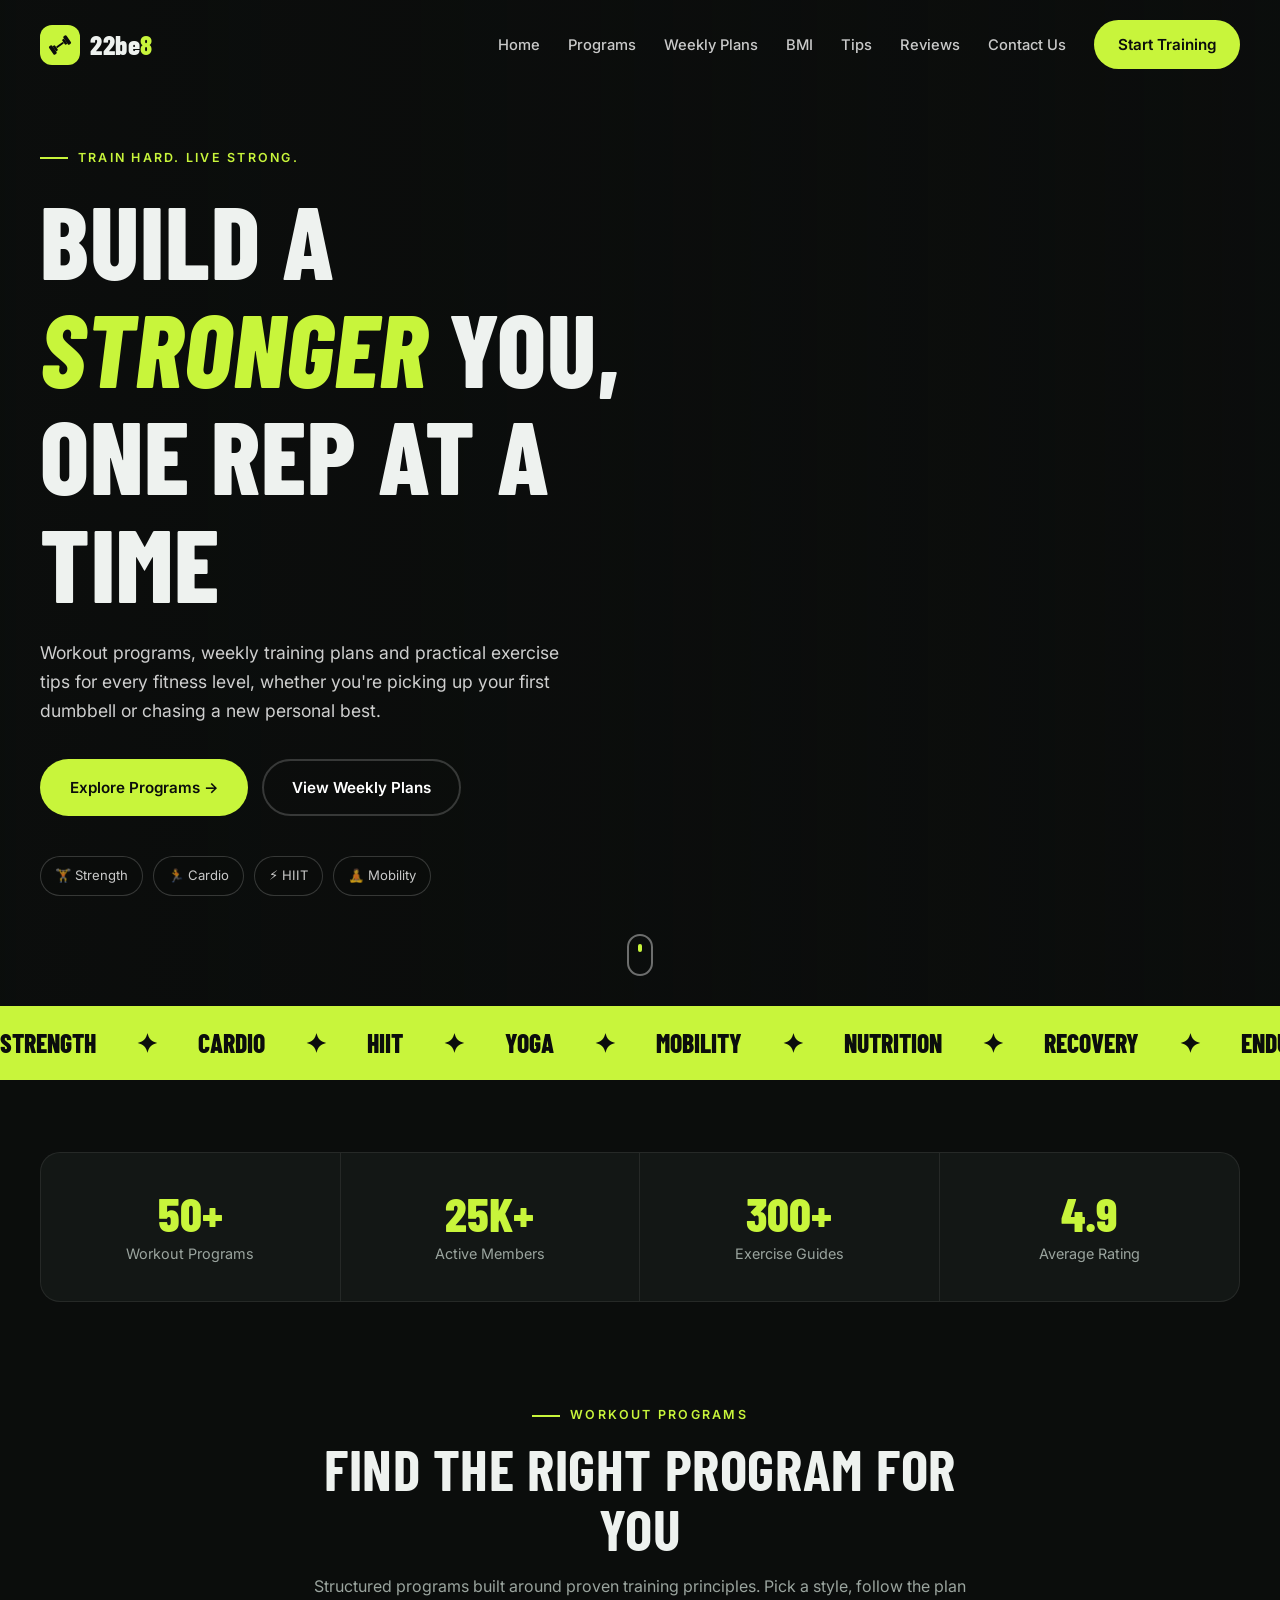
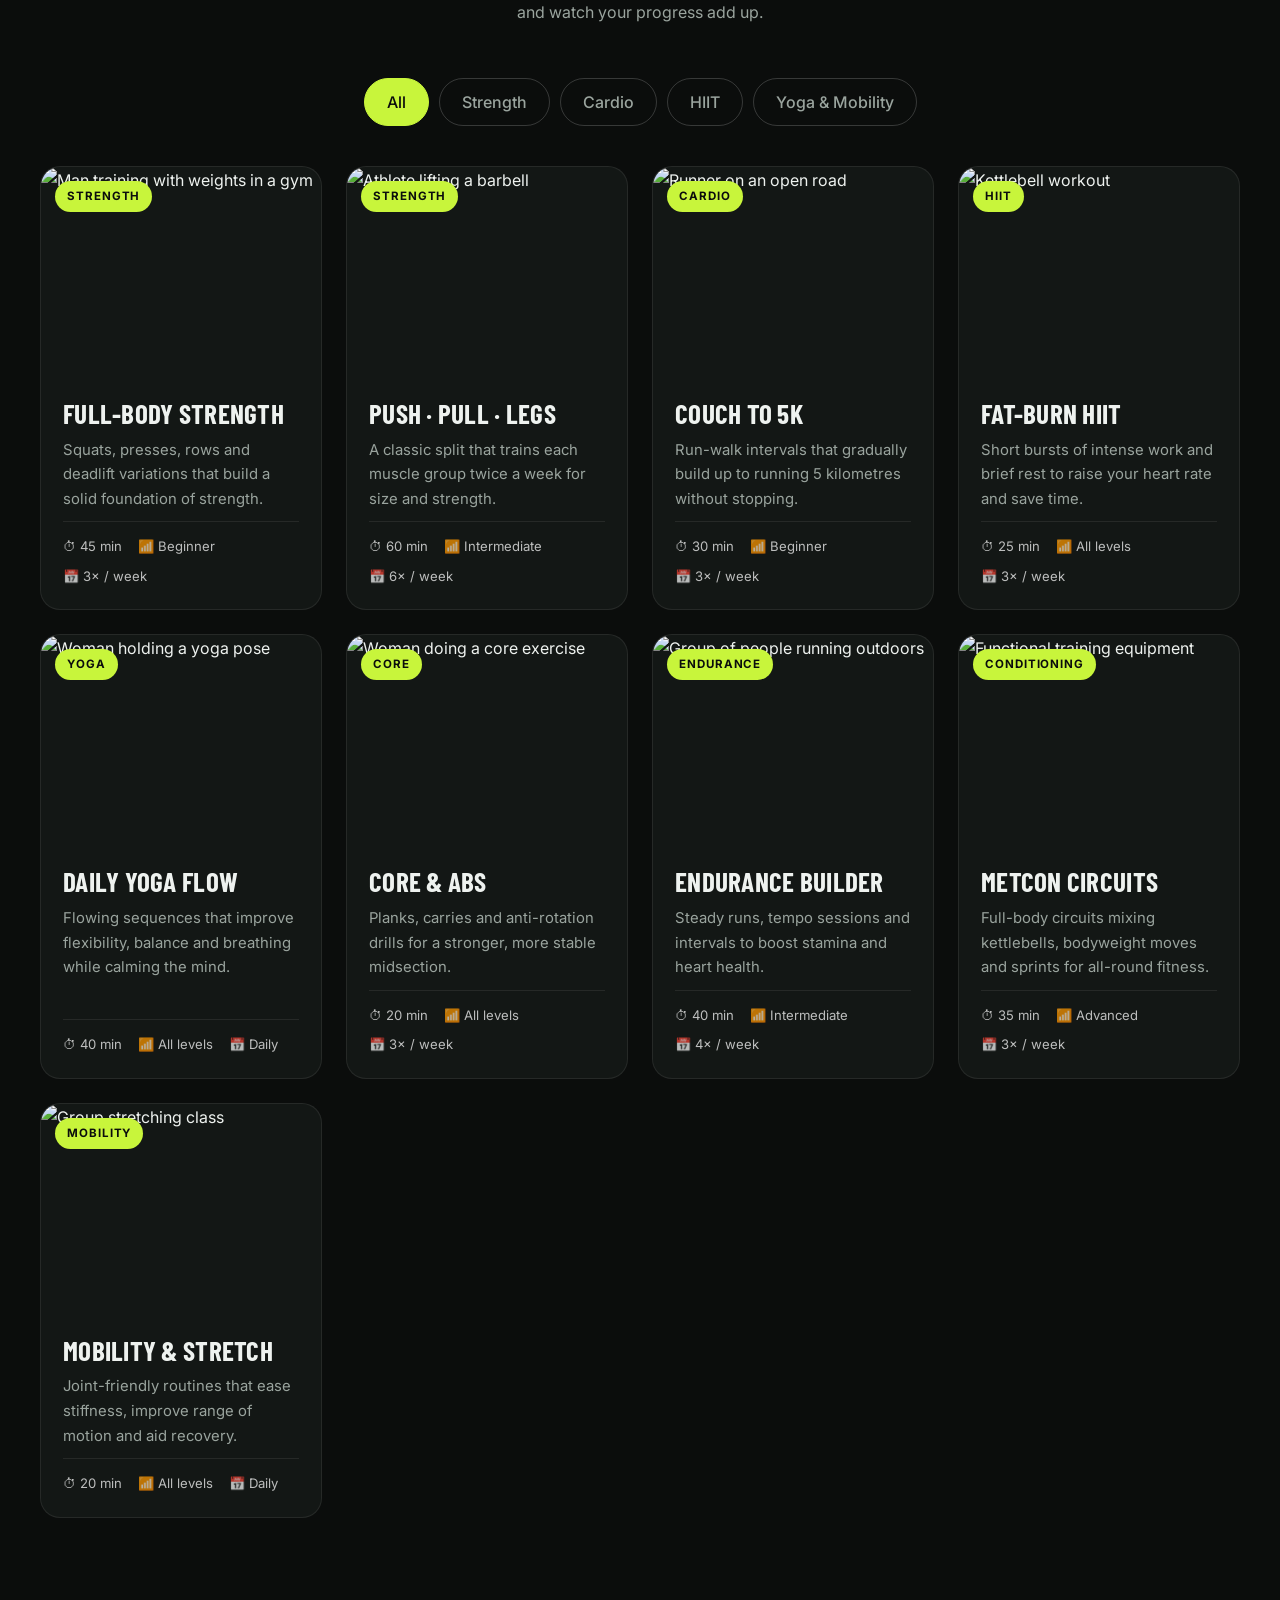
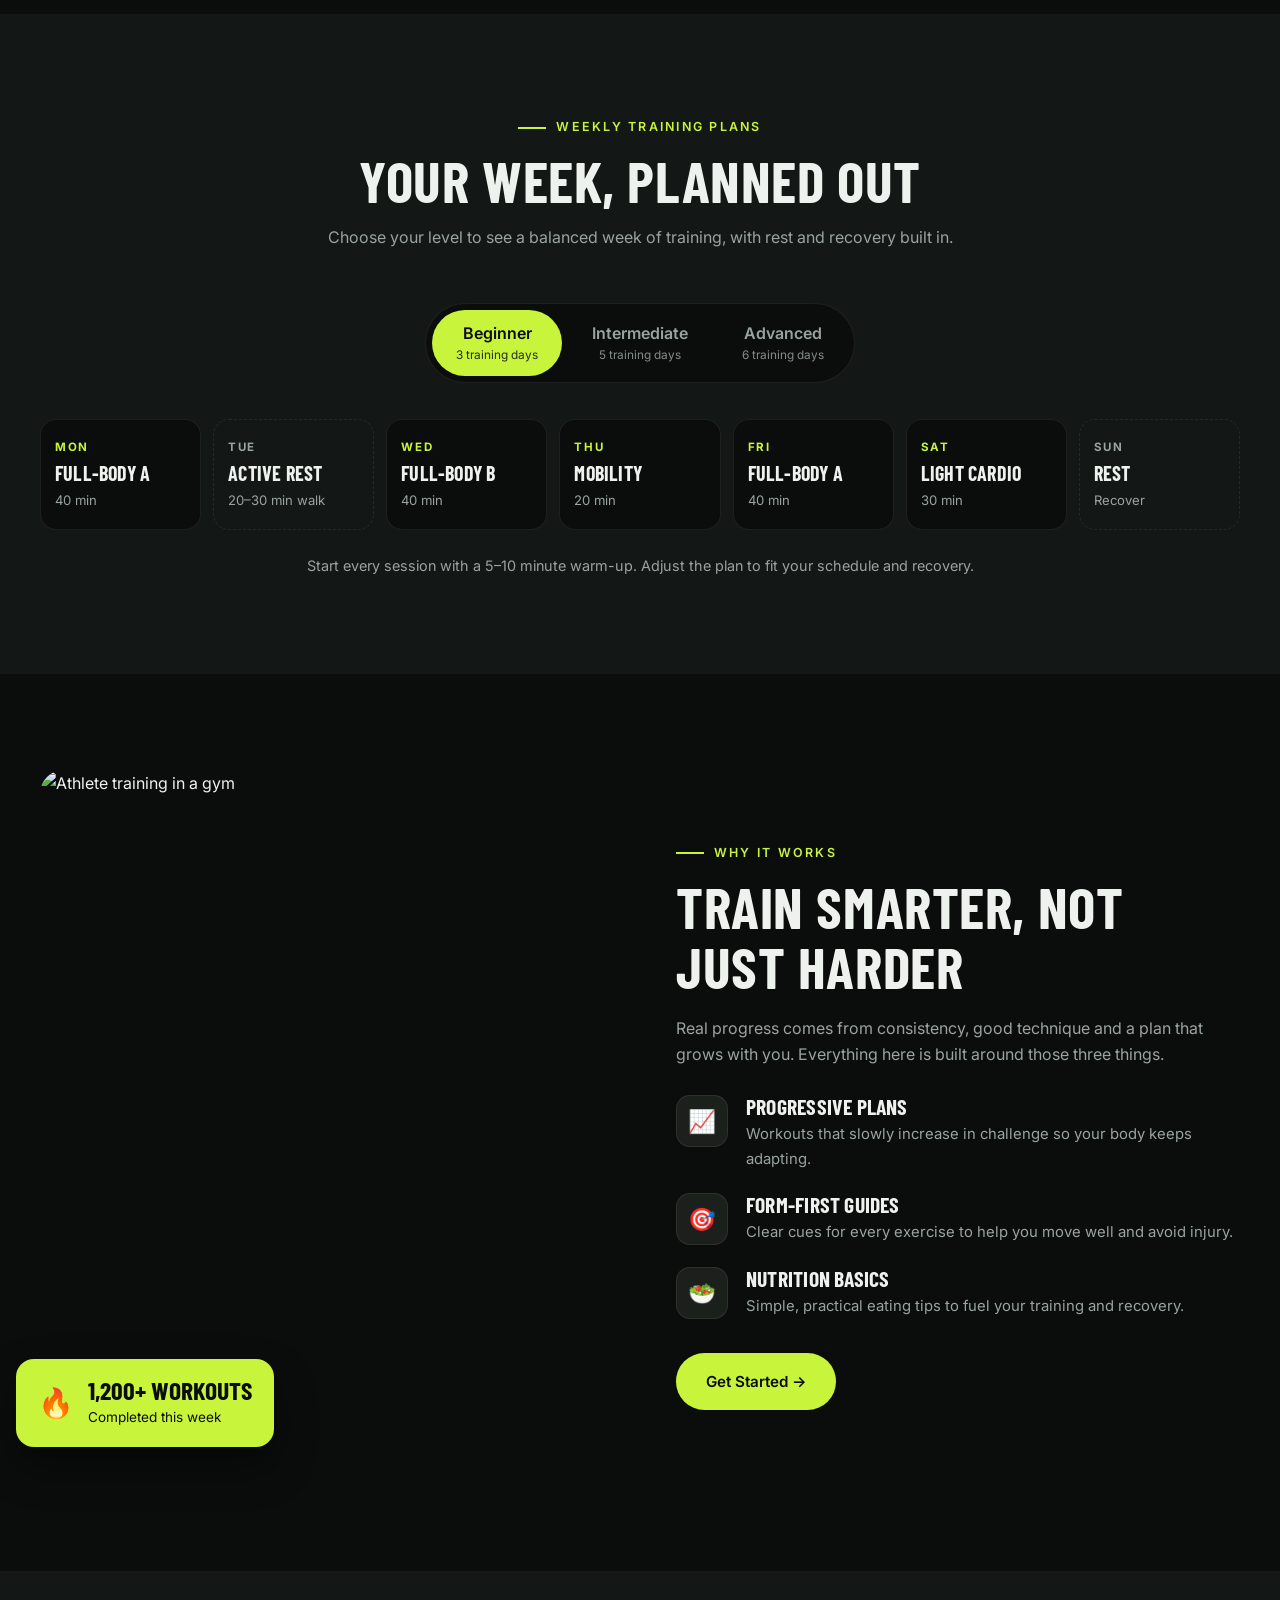
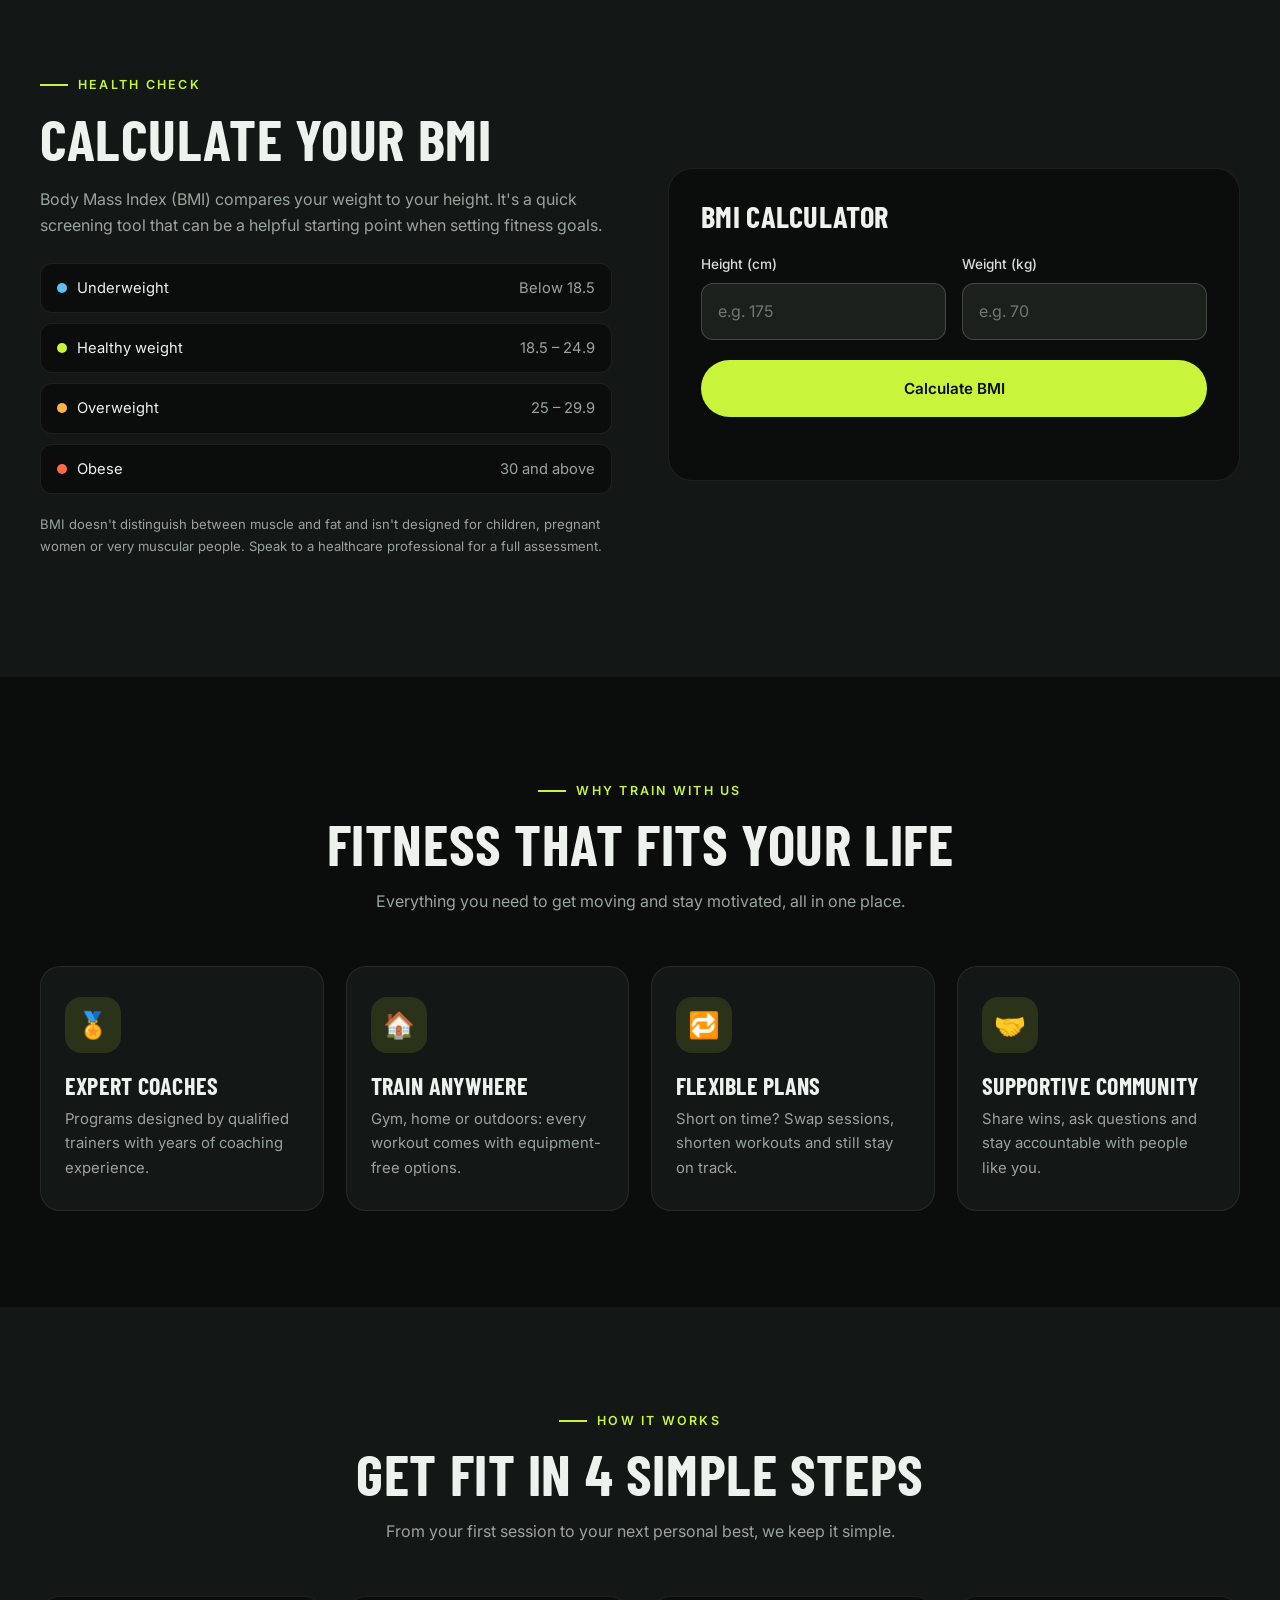
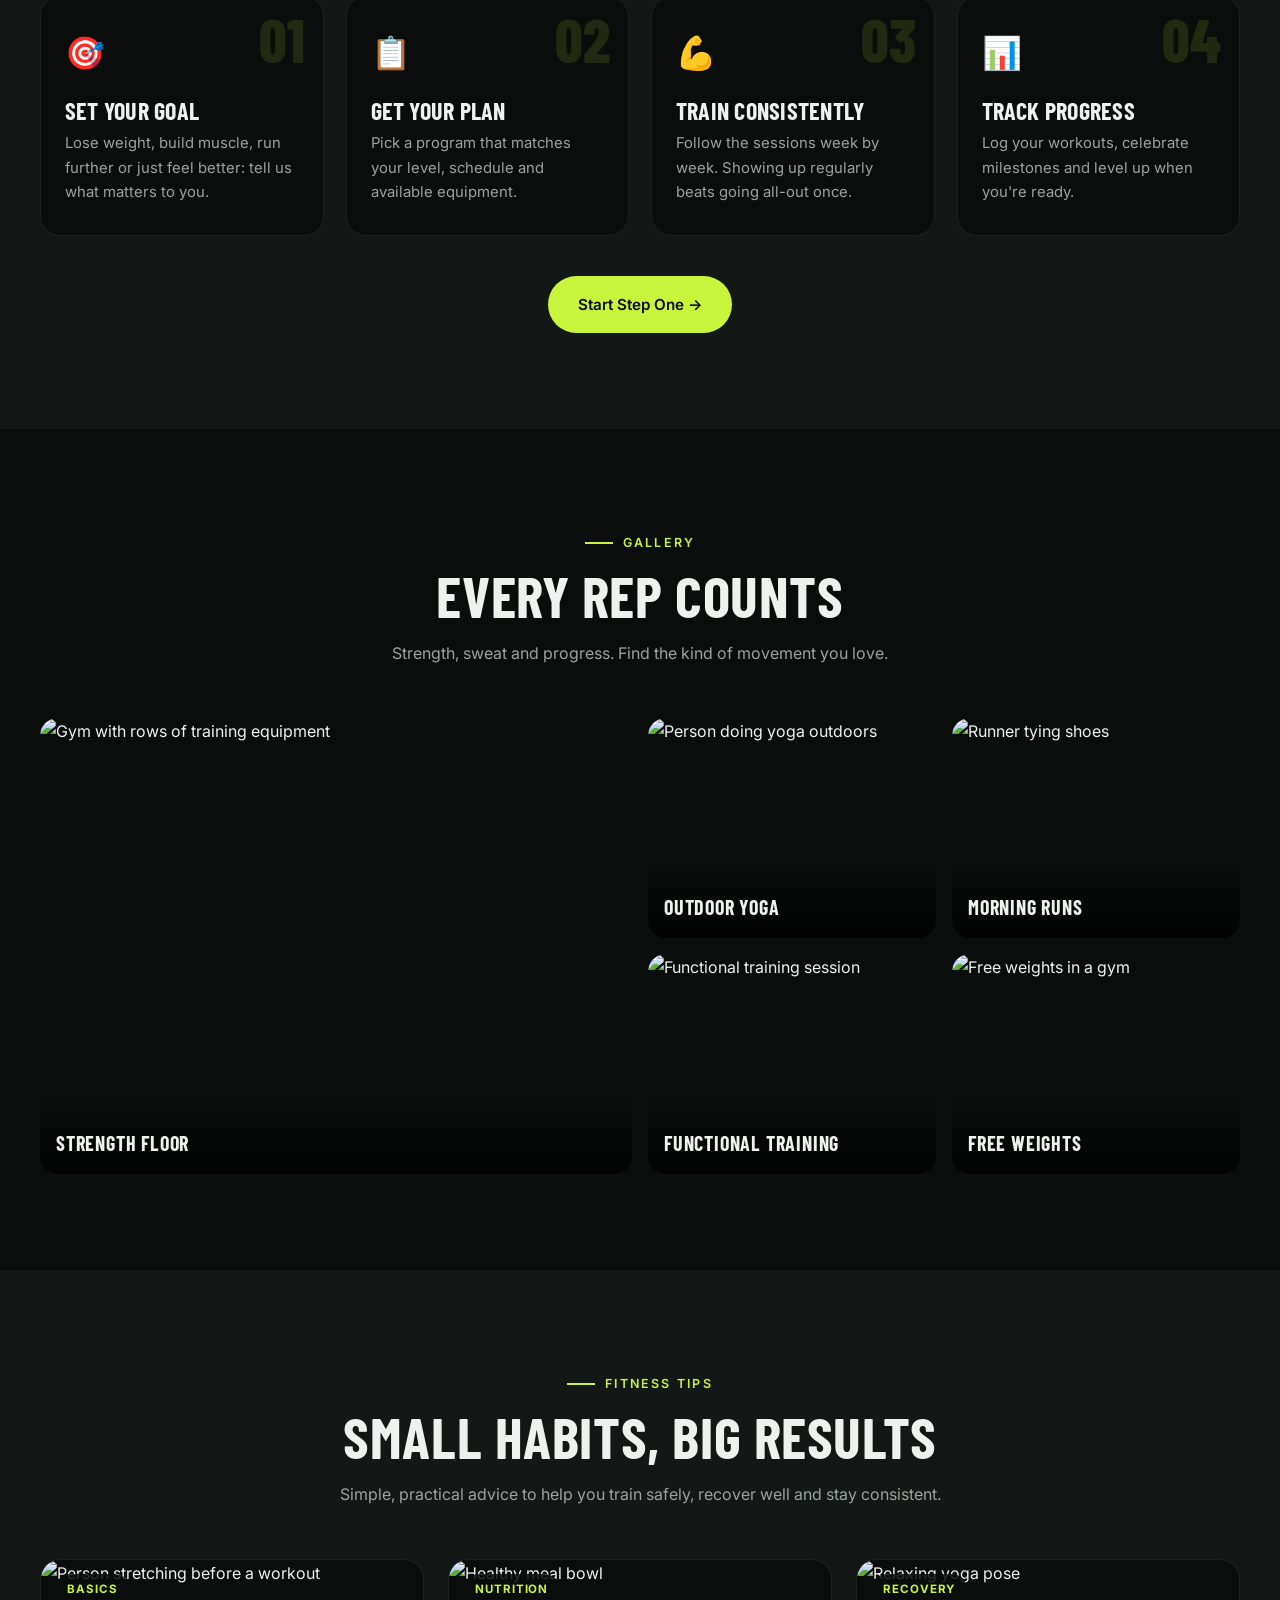
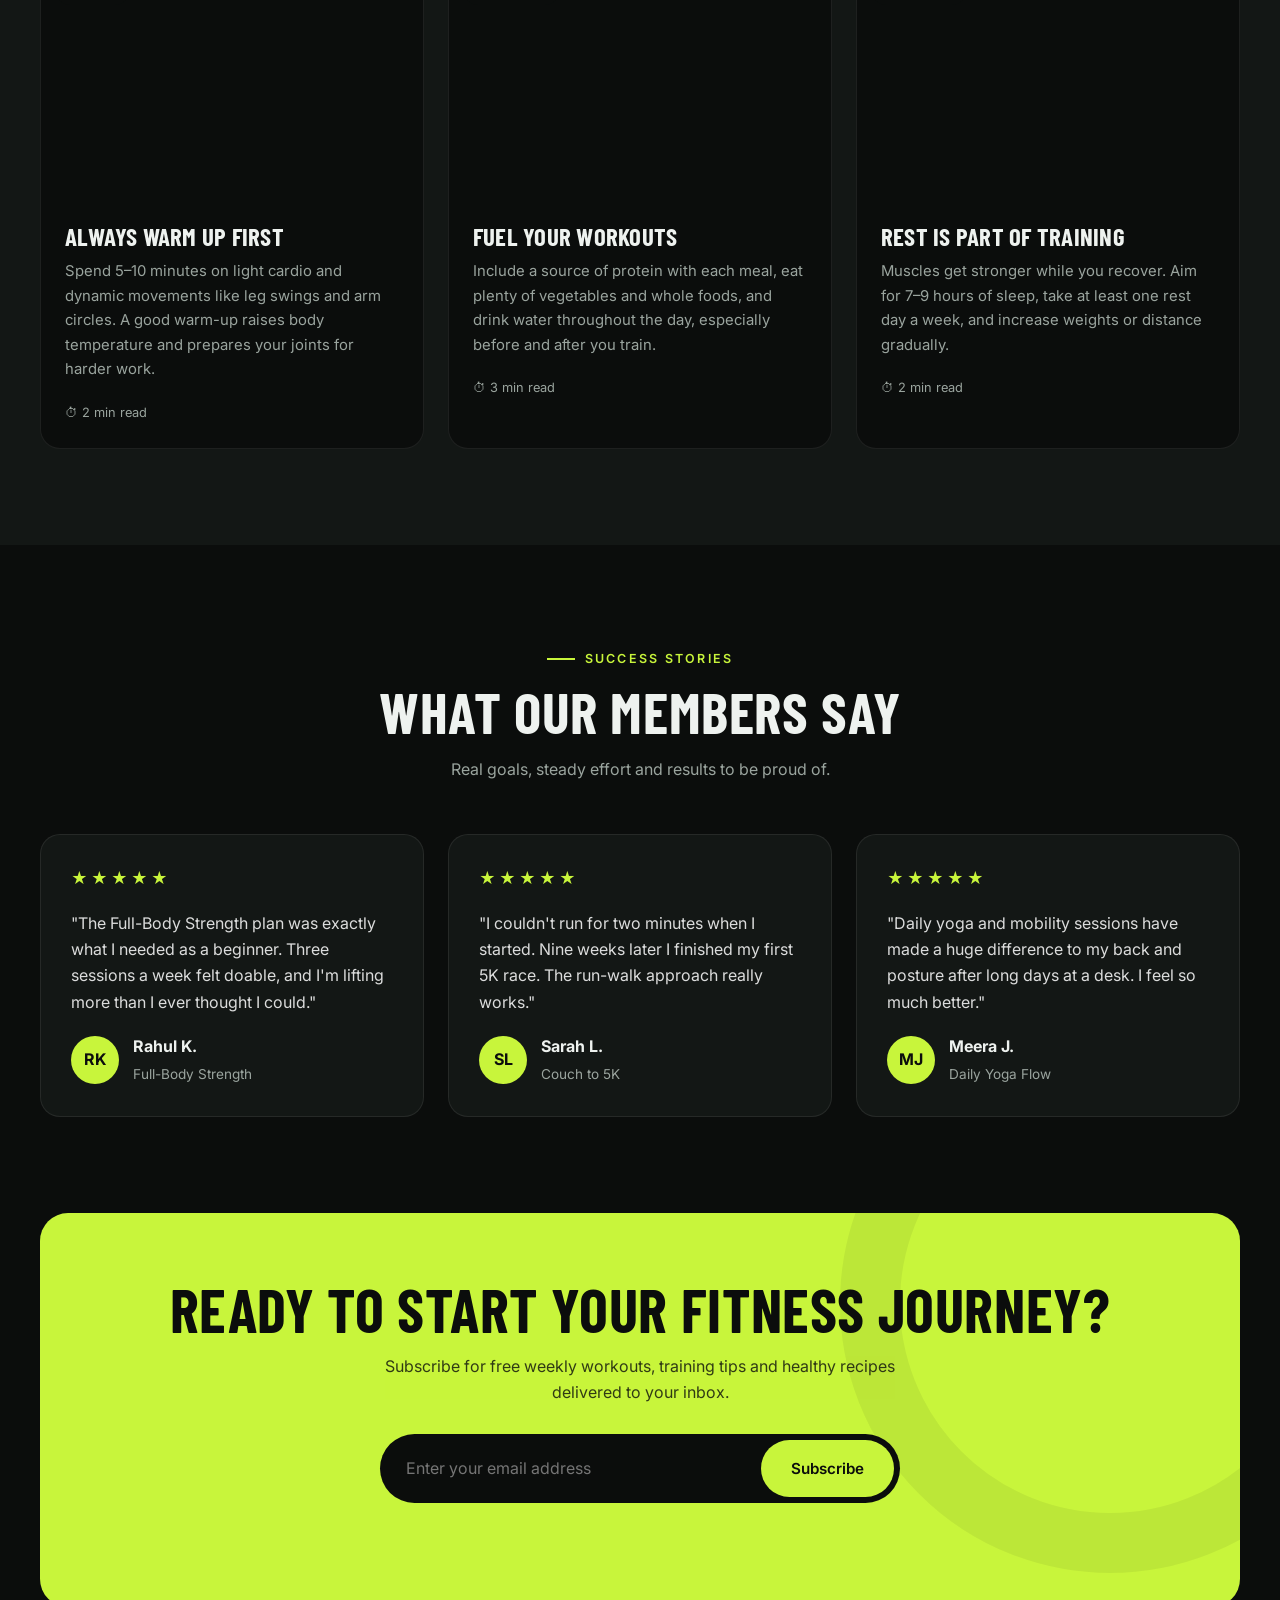
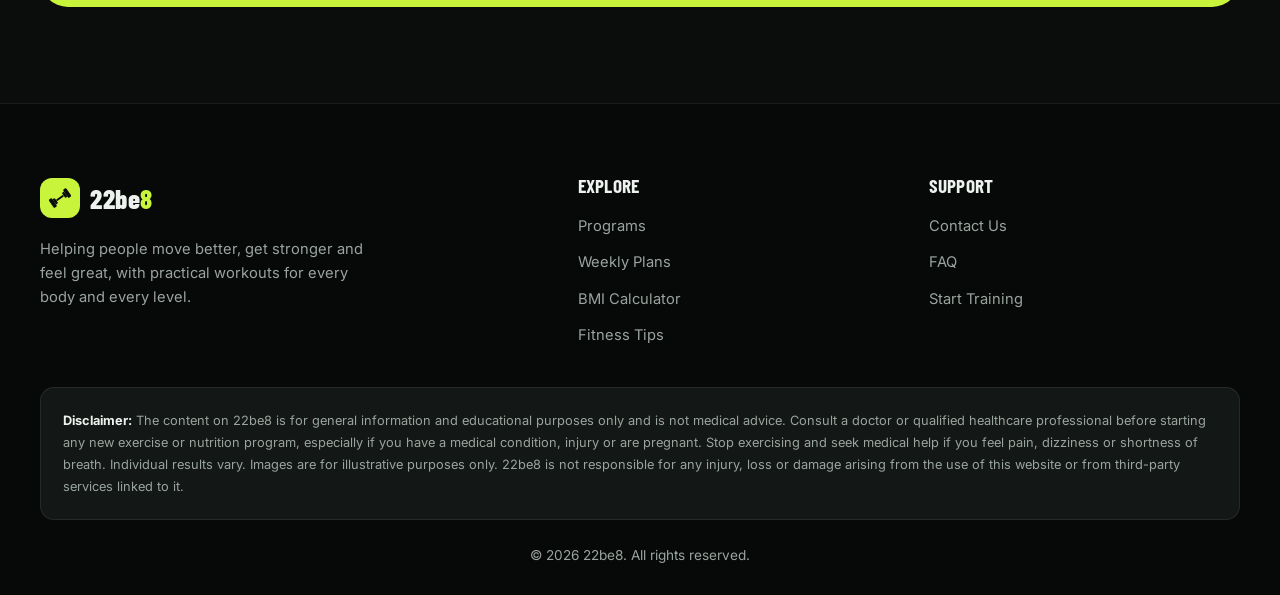
==== commit 6daeb9b8: "Add files via upload" ====
--- a/index.html
+++ b/index.html
@@ -3,12 +3,13 @@
 <head>
   <meta charset="UTF-8" />
   <meta name="viewport" content="width=device-width, initial-scale=1.0" />
-  <title>22be8 — Best Places to Visit</title>
+  <title>22be8 — Fitness &amp; Exercise</title>
   <link rel="icon" href="favicon.svg" type="image/svg+xml" />
-  <meta name="description" content="Discover the world's best places to visit — handpicked destinations, travel tips and inspiration for your next adventure." />
+  <meta name="description" content="Workout programs, weekly training plans, a BMI calculator and practical exercise tips for every fitness level." />
+  <meta name="theme-color" content="#0b0d0c" />
   <link rel="preconnect" href="https://fonts.googleapis.com" />
   <link rel="preconnect" href="https://fonts.gstatic.com" crossorigin />
-  <link href="https://fonts.googleapis.com/css2?family=Playfair+Display:ital,wght@0,600;0,700;1,600&family=Poppins:wght@300;400;500;600&display=swap" rel="stylesheet" />
+  <link href="https://fonts.googleapis.com/css2?family=Barlow+Condensed:ital,wght@0,600;0,700;0,800;1,800&family=Inter:wght@400;500;600;700&display=swap" rel="stylesheet" />
   <link rel="stylesheet" href="style.css" />
 </head>
 <body>
@@ -16,15 +17,16 @@
   <!-- ============ NAVBAR ============ -->
   <header class="nav" id="nav">
     <div class="container">
-      <a href="#home" class="logo" aria-label="22be8 home"><span class="logo-mark" aria-hidden="true"><svg viewBox="0 0 48 48"><path d="M10 25 37 13l-9 23.5-5-8.6z" fill="#fff"/><path d="M23 27.9 37 13" stroke="#e9542f" stroke-width="1.6" stroke-linecap="round" opacity=".5"/><path d="M8.5 37.5c3-1 5.5-2.7 7.8-5" fill="none" stroke="#fff" stroke-width="2.2" stroke-linecap="round" stroke-dasharray="1.5 3.5" opacity=".85"/></svg></span><span class="logo-text">22be<span>8</span></span></a>
+      <a href="#home" class="logo" aria-label="22be8 home"><span class="logo-mark" aria-hidden="true"><svg viewBox="0 0 48 48"><g fill="#0b0d0c" transform="rotate(-35 24 24)"><rect x="7" y="16" width="6" height="16" rx="2"/><rect x="13" y="19" width="4" height="10" rx="1.5"/><rect x="17" y="22.5" width="14" height="3" rx="1.5"/><rect x="31" y="19" width="4" height="10" rx="1.5"/><rect x="35" y="16" width="6" height="16" rx="2"/></g></svg></span><span class="logo-text">22be<span>8</span></span></a>
       <ul class="nav-links" id="navLinks">
         <li><a href="#home">Home</a></li>
-        <li><a href="#destinations">Destinations</a></li>
-        <li><a href="#featured">Experiences</a></li>
-        <li><a href="#gallery">Gallery</a></li>
+        <li><a href="#programs">Programs</a></li>
+        <li><a href="#plans">Weekly Plans</a></li>
+        <li><a href="#bmi">BMI</a></li>
+        <li><a href="#tips">Tips</a></li>
         <li><a href="#reviews">Reviews</a></li>
         <li><a href="contact.html">Contact Us</a></li>
-        <li><a href="contact.html#enquiry" class="btn btn-primary">Plan a Trip</a></li>
+        <li><a href="contact.html#enquiry" class="btn btn-primary">Start Training</a></li>
       </ul>
       <button class="menu-toggle" id="menuToggle" aria-label="Toggle menu" aria-expanded="false">
         <span></span><span></span><span></span>
@@ -36,177 +38,189 @@
   <section class="hero" id="home">
     <div class="container">
       <div class="hero-content">
-        <span class="eyebrow reveal">Explore the world with us</span>
-        <h1 class="reveal">Discover the <em>Best Places</em> to Visit on Earth</h1>
-        <p class="reveal">From turquoise lagoons to ancient temples and snow-capped peaks — find handpicked destinations that turn ordinary trips into unforgettable stories.</p>
+        <span class="eyebrow reveal">Train hard. Live strong.</span>
+        <h1 class="reveal">Build a <em>Stronger</em> You, One Rep at a Time</h1>
+        <p class="reveal">Workout programs, weekly training plans and practical exercise tips for every fitness level, whether you're picking up your first dumbbell or chasing a new personal best.</p>
         <div class="hero-actions reveal">
-          <a href="#destinations" class="btn btn-primary">Explore Destinations →</a>
-          <a href="#featured" class="btn btn-ghost">▶ Watch Stories</a>
+          <a href="#programs" class="btn btn-primary">Explore Programs →</a>
+          <a href="#plans" class="btn btn-ghost">View Weekly Plans</a>
+        </div>
+        <div class="hero-tags reveal">
+          <span>🏋️ Strength</span><span>🏃 Cardio</span><span>⚡ HIIT</span><span>🧘 Mobility</span>
         </div>
       </div>
     </div>
     <div class="scroll-indicator" aria-hidden="true"></div>
   </section>
+
+  <!-- ============ MARQUEE ============ -->
+  <div class="marquee" aria-hidden="true">
+    <div class="marquee-track">
+      <span>Strength</span><span>Cardio</span><span>HIIT</span><span>Yoga</span><span>Mobility</span><span>Nutrition</span><span>Recovery</span><span>Endurance</span>
+      <span>Strength</span><span>Cardio</span><span>HIIT</span><span>Yoga</span><span>Mobility</span><span>Nutrition</span><span>Recovery</span><span>Endurance</span>
+    </div>
+  </div>
 
   <!-- ============ STATS ============ -->
   <section class="stats">
     <div class="container">
       <div class="stats-grid reveal">
-        <div class="stat"><strong data-count="120">0</strong><span>Destinations</span></div>
-        <div class="stat"><strong data-count="45" data-suffix="K+">0</strong><span>Happy Travelers</span></div>
-        <div class="stat"><strong data-count="68">0</strong><span>Countries</span></div>
+        <div class="stat"><strong data-count="50">0</strong><span>Workout Programs</span></div>
+        <div class="stat"><strong data-count="25" data-suffix="K+">0</strong><span>Active Members</span></div>
+        <div class="stat"><strong data-count="300">0</strong><span>Exercise Guides</span></div>
         <div class="stat"><strong data-count="4.9" data-decimal="1">0</strong><span>Average Rating</span></div>
       </div>
     </div>
   </section>
 
-  <!-- ============ DESTINATIONS ============ -->
-  <section id="destinations">
+  <!-- ============ PROGRAMS ============ -->
+  <section id="programs">
     <div class="container">
       <div class="section-head reveal">
-        <span class="eyebrow">Top Destinations</span>
-        <h2>Best Places to Visit in 2027</h2>
-        <p>Our travel experts picked the destinations everyone is talking about — breathtaking, unique and absolutely worth the journey.</p>
-      </div>
-
-      <div class="filters reveal" role="tablist">
-        <button class="filter-btn active" data-filter="all">All</button>
-        <button class="filter-btn" data-filter="beach">Beach</button>
-        <button class="filter-btn" data-filter="mountain">Mountains</button>
-        <button class="filter-btn" data-filter="city">Cities & Culture</button>
-      </div>
-
-      <div class="dest-grid">
-        <article class="dest-card reveal" data-cat="beach" tabindex="0">
-          <img src="https://images.unsplash.com/photo-1570077188670-e3a8d69ac5ff?auto=format&fit=crop&w=900&q=80" alt="White houses and blue domes of Santorini" loading="lazy" />
-          <span class="dest-badge">Beach</span>
-          <span class="dest-rating">4.9</span>
-          <div class="dest-info">
-            <span class="loc">📍 Greece</span>
-            <h3>Santorini</h3>
-            <p>Whitewashed villages, volcanic beaches and the most famous sunsets in the Aegean Sea.</p>
-          </div>
-        </article>
-
-        <article class="dest-card reveal" data-cat="city" tabindex="0">
-          <img src="https://images.unsplash.com/photo-1493976040374-85c8e12f0c0e?auto=format&fit=crop&w=900&q=80" alt="Traditional temple in Kyoto" loading="lazy" />
-          <span class="dest-badge">Culture</span>
-          <span class="dest-rating">4.8</span>
-          <div class="dest-info">
-            <span class="loc">📍 Japan</span>
-            <h3>Kyoto</h3>
-            <p>Thousands of temples, bamboo forests, geisha districts and cherry blossoms in spring.</p>
-          </div>
-        </article>
-
-        <article class="dest-card reveal" data-cat="beach" tabindex="0">
-          <img src="https://images.unsplash.com/photo-1537996194471-e657df975ab4?auto=format&fit=crop&w=900&q=80" alt="Temple gate in Bali" loading="lazy" />
-          <span class="dest-badge">Island</span>
-          <span class="dest-rating">4.8</span>
-          <div class="dest-info">
-            <span class="loc">📍 Indonesia</span>
-            <h3>Bali</h3>
-            <p>Emerald rice terraces, sacred temples, surf beaches and a laid-back island soul.</p>
-          </div>
-        </article>
-
-        <article class="dest-card reveal" data-cat="mountain" tabindex="0">
-          <img src="https://images.unsplash.com/photo-1530122037265-a5f1f91d3b99?auto=format&fit=crop&w=900&q=80" alt="Swiss Alps mountain landscape" loading="lazy" />
-          <span class="dest-badge">Mountains</span>
-          <span class="dest-rating">4.9</span>
-          <div class="dest-info">
-            <span class="loc">📍 Switzerland</span>
-            <h3>Swiss Alps</h3>
-            <p>Glacier lakes, scenic railways and alpine villages straight out of a postcard.</p>
-          </div>
-        </article>
-
-        <article class="dest-card reveal" data-cat="city" tabindex="0">
-          <img src="https://images.unsplash.com/photo-1502602898657-3e91760cbb34?auto=format&fit=crop&w=900&q=80" alt="Eiffel Tower in Paris" loading="lazy" />
-          <span class="dest-badge">City</span>
-          <span class="dest-rating">4.7</span>
-          <div class="dest-info">
-            <span class="loc">📍 France</span>
-            <h3>Paris</h3>
-            <p>Art, fashion, cafés and the Eiffel Tower sparkling over the Seine at night.</p>
-          </div>
-        </article>
-
-        <article class="dest-card reveal" data-cat="beach" tabindex="0">
-          <img src="https://images.unsplash.com/photo-1514282401047-d79a71a590e8?auto=format&fit=crop&w=900&q=80" alt="Overwater villas in the Maldives" loading="lazy" />
-          <span class="dest-badge">Luxury</span>
-          <span class="dest-rating">5.0</span>
-          <div class="dest-info">
-            <span class="loc">📍 Maldives</span>
-            <h3>Maldives</h3>
-            <p>Overwater villas, crystal lagoons and coral reefs bursting with marine life.</p>
-          </div>
-        </article>
-
-        <article class="dest-card reveal" data-cat="mountain" tabindex="0">
-          <img src="https://images.unsplash.com/photo-1587595431973-160d0d94add1?auto=format&fit=crop&w=900&q=80" alt="Machu Picchu ruins in the Andes" loading="lazy" />
-          <span class="dest-badge">Adventure</span>
-          <span class="dest-rating">4.9</span>
-          <div class="dest-info">
-            <span class="loc">📍 Peru</span>
-            <h3>Machu Picchu</h3>
-            <p>The legendary Inca citadel perched high in the clouds of the Andes mountains.</p>
-          </div>
-        </article>
-
-        <article class="dest-card reveal" data-cat="mountain" tabindex="0">
-          <img src="https://images.unsplash.com/photo-1504893524553-b855bce32c67?auto=format&fit=crop&w=900&q=80" alt="Icelandic landscape" loading="lazy" />
-          <span class="dest-badge">Nature</span>
-          <span class="dest-rating">4.8</span>
-          <div class="dest-info">
-            <span class="loc">📍 Iceland</span>
-            <h3>Iceland</h3>
-            <p>Northern lights, thundering waterfalls, black-sand beaches and hot springs.</p>
-          </div>
-        </article>
-      </div>
-    </div>
-  </section>
-
-  <!-- ============ BEST TIME TO VISIT ============ -->
-  <section class="seasons" id="seasons">
+        <span class="eyebrow">Workout Programs</span>
+        <h2>Find the Right Program for You</h2>
+        <p>Structured programs built around proven training principles. Pick a style, follow the plan and watch your progress add up.</p>
+      </div>
+
+      <div class="filters reveal" role="group" aria-label="Filter programs">
+        <button class="filter-btn active" data-filter="all" aria-pressed="true">All</button>
+        <button class="filter-btn" data-filter="strength" aria-pressed="false">Strength</button>
+        <button class="filter-btn" data-filter="cardio" aria-pressed="false">Cardio</button>
+        <button class="filter-btn" data-filter="hiit" aria-pressed="false">HIIT</button>
+        <button class="filter-btn" data-filter="mobility" aria-pressed="false">Yoga &amp; Mobility</button>
+      </div>
+
+      <div class="prog-grid">
+        <article class="prog-card reveal" data-cat="strength" tabindex="0">
+          <div class="prog-img"><img src="https://images.unsplash.com/photo-1581009146145-b5ef050c2e1e?auto=format&fit=crop&w=900&q=80" alt="Man training with weights in a gym" loading="lazy" /><span class="prog-badge">Strength</span></div>
+          <div class="prog-body">
+            <h3>Full-Body Strength</h3>
+            <p>Squats, presses, rows and deadlift variations that build a solid foundation of strength.</p>
+            <div class="prog-meta"><span>⏱ 45 min</span><span>📶 Beginner</span><span>📅 3× / week</span></div>
+          </div>
+        </article>
+
+        <article class="prog-card reveal" data-cat="strength" tabindex="0">
+          <div class="prog-img"><img src="https://images.unsplash.com/photo-1517836357463-d25dfeac3438?auto=format&fit=crop&w=900&q=80" alt="Athlete lifting a barbell" loading="lazy" /><span class="prog-badge">Strength</span></div>
+          <div class="prog-body">
+            <h3>Push · Pull · Legs</h3>
+            <p>A classic split that trains each muscle group twice a week for size and strength.</p>
+            <div class="prog-meta"><span>⏱ 60 min</span><span>📶 Intermediate</span><span>📅 6× / week</span></div>
+          </div>
+        </article>
+
+        <article class="prog-card reveal" data-cat="cardio" tabindex="0">
+          <div class="prog-img"><img src="https://images.unsplash.com/photo-1476480862126-209bfaa8edc8?auto=format&fit=crop&w=900&q=80" alt="Runner on an open road" loading="lazy" /><span class="prog-badge">Cardio</span></div>
+          <div class="prog-body">
+            <h3>Couch to 5K</h3>
+            <p>Run-walk intervals that gradually build up to running 5 kilometres without stopping.</p>
+            <div class="prog-meta"><span>⏱ 30 min</span><span>📶 Beginner</span><span>📅 3× / week</span></div>
+          </div>
+        </article>
+
+        <article class="prog-card reveal" data-cat="hiit" tabindex="0">
+          <div class="prog-img"><img src="https://images.unsplash.com/photo-1599058917212-d750089bc07e?auto=format&fit=crop&w=900&q=80" alt="Kettlebell workout" loading="lazy" /><span class="prog-badge">HIIT</span></div>
+          <div class="prog-body">
+            <h3>Fat-Burn HIIT</h3>
+            <p>Short bursts of intense work and brief rest to raise your heart rate and save time.</p>
+            <div class="prog-meta"><span>⏱ 25 min</span><span>📶 All levels</span><span>📅 3× / week</span></div>
+          </div>
+        </article>
+
+        <article class="prog-card reveal" data-cat="mobility" tabindex="0">
+          <div class="prog-img"><img src="https://images.unsplash.com/photo-1544367567-0f2fcb009e0b?auto=format&fit=crop&w=900&q=80" alt="Woman holding a yoga pose" loading="lazy" /><span class="prog-badge">Yoga</span></div>
+          <div class="prog-body">
+            <h3>Daily Yoga Flow</h3>
+            <p>Flowing sequences that improve flexibility, balance and breathing while calming the mind.</p>
+            <div class="prog-meta"><span>⏱ 40 min</span><span>📶 All levels</span><span>📅 Daily</span></div>
+          </div>
+        </article>
+
+        <article class="prog-card reveal" data-cat="strength" tabindex="0">
+          <div class="prog-img"><img src="https://images.unsplash.com/photo-1571019613454-1cb2f99b2d8b?auto=format&fit=crop&w=900&q=80" alt="Woman doing a core exercise" loading="lazy" /><span class="prog-badge">Core</span></div>
+          <div class="prog-body">
+            <h3>Core &amp; Abs</h3>
+            <p>Planks, carries and anti-rotation drills for a stronger, more stable midsection.</p>
+            <div class="prog-meta"><span>⏱ 20 min</span><span>📶 All levels</span><span>📅 3× / week</span></div>
+          </div>
+        </article>
+
+        <article class="prog-card reveal" data-cat="cardio" tabindex="0">
+          <div class="prog-img"><img src="https://images.unsplash.com/photo-1552674605-db6ffd4facb5?auto=format&fit=crop&w=900&q=80" alt="Group of people running outdoors" loading="lazy" /><span class="prog-badge">Endurance</span></div>
+          <div class="prog-body">
+            <h3>Endurance Builder</h3>
+            <p>Steady runs, tempo sessions and intervals to boost stamina and heart health.</p>
+            <div class="prog-meta"><span>⏱ 40 min</span><span>📶 Intermediate</span><span>📅 4× / week</span></div>
+          </div>
+        </article>
+
+        <article class="prog-card reveal" data-cat="hiit" tabindex="0">
+          <div class="prog-img"><img src="https://images.unsplash.com/photo-1526506118085-60ce8714f8c5?auto=format&fit=crop&w=900&q=80" alt="Functional training equipment" loading="lazy" /><span class="prog-badge">Conditioning</span></div>
+          <div class="prog-body">
+            <h3>Metcon Circuits</h3>
+            <p>Full-body circuits mixing kettlebells, bodyweight moves and sprints for all-round fitness.</p>
+            <div class="prog-meta"><span>⏱ 35 min</span><span>📶 Advanced</span><span>📅 3× / week</span></div>
+          </div>
+        </article>
+
+        <article class="prog-card reveal" data-cat="mobility" tabindex="0">
+          <div class="prog-img"><img src="https://images.unsplash.com/photo-1518611012118-696072aa579a?auto=format&fit=crop&w=900&q=80" alt="Group stretching class" loading="lazy" /><span class="prog-badge">Mobility</span></div>
+          <div class="prog-body">
+            <h3>Mobility &amp; Stretch</h3>
+            <p>Joint-friendly routines that ease stiffness, improve range of motion and aid recovery.</p>
+            <div class="prog-meta"><span>⏱ 20 min</span><span>📶 All levels</span><span>📅 Daily</span></div>
+          </div>
+        </article>
+      </div>
+    </div>
+  </section>
+
+  <!-- ============ WEEKLY PLANS ============ -->
+  <section class="plans" id="plans">
     <div class="container">
       <div class="section-head reveal">
-        <span class="eyebrow">Seasonal Guide</span>
-        <h2>Best Time to Visit</h2>
-        <p>Every place has its perfect season. Pick a time of year and see where to go (Northern Hemisphere seasons).</p>
-      </div>
-
-      <div class="season-tabs reveal" role="tablist" aria-label="Seasons">
-        <button class="season-tab active" role="tab" aria-selected="true" aria-controls="s-spring" id="t-spring">🌸 Spring <small>Mar – May</small></button>
-        <button class="season-tab" role="tab" aria-selected="false" aria-controls="s-summer" id="t-summer" tabindex="-1">☀️ Summer <small>Jun – Aug</small></button>
-        <button class="season-tab" role="tab" aria-selected="false" aria-controls="s-autumn" id="t-autumn" tabindex="-1">🍁 Autumn <small>Sep – Nov</small></button>
-        <button class="season-tab" role="tab" aria-selected="false" aria-controls="s-winter" id="t-winter" tabindex="-1">❄️ Winter <small>Dec – Feb</small></button>
-      </div>
-
-      <div class="season-panel active" id="s-spring" role="tabpanel" aria-labelledby="t-spring">
-        <div class="season-item"><img src="https://images.unsplash.com/photo-1493976040374-85c8e12f0c0e?auto=format&fit=crop&w=500&q=75" alt="Kyoto temple" loading="lazy" /><div><h4>Kyoto, Japan</h4><p>Cherry blossoms turn temple gardens and riverbanks pink in late March and early April.</p></div></div>
-        <div class="season-item"><img src="https://images.unsplash.com/photo-1502602898657-3e91760cbb34?auto=format&fit=crop&w=500&q=75" alt="Paris" loading="lazy" /><div><h4>Paris, France</h4><p>Mild weather, blooming parks and café terraces before the summer crowds arrive.</p></div></div>
-        <div class="season-item"><img src="https://images.unsplash.com/photo-1528127269322-539801943592?auto=format&fit=crop&w=500&q=75" alt="Ha Long Bay" loading="lazy" /><div><h4>Ha Long Bay, Vietnam</h4><p>Calm seas and clear skies make it ideal for cruising among the limestone islands.</p></div></div>
-      </div>
-
-      <div class="season-panel" id="s-summer" role="tabpanel" aria-labelledby="t-summer" hidden>
-        <div class="season-item"><img src="https://images.unsplash.com/photo-1570077188670-e3a8d69ac5ff?auto=format&fit=crop&w=500&q=75" alt="Santorini" loading="lazy" /><div><h4>Santorini, Greece</h4><p>Long sunny days, warm sea and the famous Oia sunsets at their most spectacular.</p></div></div>
-        <div class="season-item"><img src="https://images.unsplash.com/photo-1530122037265-a5f1f91d3b99?auto=format&fit=crop&w=500&q=75" alt="Swiss Alps" loading="lazy" /><div><h4>Swiss Alps</h4><p>Wildflower meadows, open hiking trails and crystal-clear glacier lakes.</p></div></div>
-        <div class="season-item"><img src="https://images.unsplash.com/photo-1533105079780-92b9be482077?auto=format&fit=crop&w=500&q=75" alt="Amalfi Coast" loading="lazy" /><div><h4>Amalfi Coast, Italy</h4><p>Boat trips, lemon groves and cliffside villages basking in Mediterranean sun.</p></div></div>
-      </div>
-
-      <div class="season-panel" id="s-autumn" role="tabpanel" aria-labelledby="t-autumn" hidden>
-        <div class="season-item"><img src="https://images.unsplash.com/photo-1537996194471-e657df975ab4?auto=format&fit=crop&w=500&q=75" alt="Bali" loading="lazy" /><div><h4>Bali, Indonesia</h4><p>The tail end of the dry season brings sunshine with fewer visitors.</p></div></div>
-        <div class="season-item"><img src="https://images.unsplash.com/photo-1587595431973-160d0d94add1?auto=format&fit=crop&w=500&q=75" alt="Machu Picchu" loading="lazy" /><div><h4>Machu Picchu, Peru</h4><p>September and October offer dry trails and green mountains for the Inca Trail.</p></div></div>
-        <div class="season-item"><img src="https://images.unsplash.com/photo-1516026672322-bc52d61a55d5?auto=format&fit=crop&w=500&q=75" alt="Serengeti wildlife" loading="lazy" /><div><h4>Serengeti, Tanzania</h4><p>Catch the final stages of the Great Migration across the northern plains.</p></div></div>
-      </div>
-
-      <div class="season-panel" id="s-winter" role="tabpanel" aria-labelledby="t-winter" hidden>
-        <div class="season-item"><img src="https://images.unsplash.com/photo-1514282401047-d79a71a590e8?auto=format&fit=crop&w=500&q=75" alt="Maldives" loading="lazy" /><div><h4>Maldives</h4><p>Dry season means calm turquoise water, sunshine and perfect snorkeling.</p></div></div>
-        <div class="season-item"><img src="https://images.unsplash.com/photo-1504893524553-b855bce32c67?auto=format&fit=crop&w=500&q=75" alt="Iceland" loading="lazy" /><div><h4>Iceland</h4><p>Long dark nights give you the best chance to see the northern lights.</p></div></div>
-        <div class="season-item"><img src="https://images.unsplash.com/photo-1512453979798-5ea266f8880c?auto=format&fit=crop&w=500&q=75" alt="Dubai" loading="lazy" /><div><h4>Dubai, UAE</h4><p>Pleasant warm days, desert safaris and outdoor festivals without the summer heat.</p></div></div>
-      </div>
+        <span class="eyebrow">Weekly Training Plans</span>
+        <h2>Your Week, Planned Out</h2>
+        <p>Choose your level to see a balanced week of training, with rest and recovery built in.</p>
+      </div>
+
+      <div class="plan-tabs reveal" role="tablist" aria-label="Training level">
+        <button class="plan-tab active" role="tab" aria-selected="true" aria-controls="p-beginner" id="t-beginner">Beginner <small>3 training days</small></button>
+        <button class="plan-tab" role="tab" aria-selected="false" aria-controls="p-intermediate" id="t-intermediate" tabindex="-1">Intermediate <small>5 training days</small></button>
+        <button class="plan-tab" role="tab" aria-selected="false" aria-controls="p-advanced" id="t-advanced" tabindex="-1">Advanced <small>6 training days</small></button>
+      </div>
+
+      <div class="plan-panel active" id="p-beginner" role="tabpanel" aria-labelledby="t-beginner">
+        <div class="day"><b>Mon</b><h4>Full-Body A</h4><span>40 min</span></div>
+        <div class="day rest"><b>Tue</b><h4>Active Rest</h4><span>20–30 min walk</span></div>
+        <div class="day"><b>Wed</b><h4>Full-Body B</h4><span>40 min</span></div>
+        <div class="day"><b>Thu</b><h4>Mobility</h4><span>20 min</span></div>
+        <div class="day"><b>Fri</b><h4>Full-Body A</h4><span>40 min</span></div>
+        <div class="day"><b>Sat</b><h4>Light Cardio</h4><span>30 min</span></div>
+        <div class="day rest"><b>Sun</b><h4>Rest</h4><span>Recover</span></div>
+      </div>
+
+      <div class="plan-panel" id="p-intermediate" role="tabpanel" aria-labelledby="t-intermediate" hidden>
+        <div class="day"><b>Mon</b><h4>Upper Body</h4><span>50 min</span></div>
+        <div class="day"><b>Tue</b><h4>Lower Body</h4><span>50 min</span></div>
+        <div class="day"><b>Wed</b><h4>Cardio Intervals</h4><span>30 min</span></div>
+        <div class="day"><b>Thu</b><h4>Upper Body</h4><span>50 min</span></div>
+        <div class="day"><b>Fri</b><h4>Lower Body</h4><span>50 min</span></div>
+        <div class="day"><b>Sat</b><h4>Yoga Flow</h4><span>40 min</span></div>
+        <div class="day rest"><b>Sun</b><h4>Rest</h4><span>Recover</span></div>
+      </div>
+
+      <div class="plan-panel" id="p-advanced" role="tabpanel" aria-labelledby="t-advanced" hidden>
+        <div class="day"><b>Mon</b><h4>Push</h4><span>60 min</span></div>
+        <div class="day"><b>Tue</b><h4>Pull</h4><span>60 min</span></div>
+        <div class="day"><b>Wed</b><h4>Legs</h4><span>70 min</span></div>
+        <div class="day"><b>Thu</b><h4>HIIT + Core</h4><span>35 min</span></div>
+        <div class="day"><b>Fri</b><h4>Upper Power</h4><span>60 min</span></div>
+        <div class="day"><b>Sat</b><h4>Lower + Conditioning</h4><span>70 min</span></div>
+        <div class="day rest"><b>Sun</b><h4>Rest</h4><span>Stretch &amp; recover</span></div>
+      </div>
+
+      <p class="plan-note">Start every session with a 5–10 minute warm-up. Adjust the plan to fit your schedule and recovery.</p>
     </div>
   </section>
 
@@ -214,33 +228,76 @@
   <section class="featured" id="featured">
     <div class="container split">
       <div class="split-media reveal">
-        <img class="main-img" src="https://images.unsplash.com/photo-1476514525535-07fb3b4ae5f1?auto=format&fit=crop&w=1100&q=80" alt="Traveler overlooking a mountain lake" loading="lazy" />
-        <img class="float-img" src="https://images.unsplash.com/photo-1506929562872-bb421503ef21?auto=format&fit=crop&w=600&q=80" alt="Tropical beach" loading="lazy" />
+        <img class="main-img" src="https://images.unsplash.com/photo-1574680096145-d05b474e2155?auto=format&fit=crop&w=1000&q=80" alt="Athlete training in a gym" loading="lazy" />
         <div class="float-card">
-          <div class="icon">✈️</div>
-          <div><strong>2,500+ Trips</strong><span>Booked this month</span></div>
+          <div class="icon">🔥</div>
+          <div><strong>1,200+ Workouts</strong><span>Completed this week</span></div>
         </div>
       </div>
       <div class="split-text reveal">
-        <span class="eyebrow">Unforgettable Experiences</span>
-        <h2>Travel Beyond the Ordinary</h2>
-        <p>We don't just send you somewhere — we craft journeys around what you love. Every itinerary is designed by locals and seasoned explorers.</p>
+        <span class="eyebrow">Why It Works</span>
+        <h2>Train Smarter, Not Just Harder</h2>
+        <p>Real progress comes from consistency, good technique and a plan that grows with you. Everything here is built around those three things.</p>
         <ul class="feature-list">
           <li>
-            <div class="ic">🗺️</div>
-            <div><h4>Curated Itineraries</h4><p>Day-by-day plans that blend iconic sights with hidden local gems.</p></div>
+            <div class="ic">📈</div>
+            <div><h4>Progressive Plans</h4><p>Workouts that slowly increase in challenge so your body keeps adapting.</p></div>
           </li>
           <li>
-            <div class="ic">🏨</div>
-            <div><h4>Handpicked Stays</h4><p>Boutique hotels, villas and eco-lodges vetted for comfort and character.</p></div>
+            <div class="ic">🎯</div>
+            <div><h4>Form-First Guides</h4><p>Clear cues for every exercise to help you move well and avoid injury.</p></div>
           </li>
           <li>
-            <div class="ic">🧭</div>
-            <div><h4>Local Guides</h4><p>Passionate guides who share the stories guidebooks never tell.</p></div>
+            <div class="ic">🥗</div>
+            <div><h4>Nutrition Basics</h4><p>Simple, practical eating tips to fuel your training and recovery.</p></div>
           </li>
         </ul>
-        <a href="contact.html#enquiry" class="btn btn-primary">Start Planning →</a>
-      </div>
+        <a href="contact.html#enquiry" class="btn btn-primary">Get Started →</a>
+      </div>
+    </div>
+  </section>
+
+  <!-- ============ BMI CALCULATOR ============ -->
+  <section class="bmi" id="bmi">
+    <div class="container bmi-wrap">
+      <div class="bmi-info reveal">
+        <span class="eyebrow">Health Check</span>
+        <h2>Calculate Your BMI</h2>
+        <p>Body Mass Index (BMI) compares your weight to your height. It's a quick screening tool that can be a helpful starting point when setting fitness goals.</p>
+        <ul class="bmi-table">
+          <li><span><i style="background:#5bc0f8"></i>Underweight</span><span>Below 18.5</span></li>
+          <li><span><i style="background:var(--primary)"></i>Healthy weight</span><span>18.5 – 24.9</span></li>
+          <li><span><i style="background:#ffb347"></i>Overweight</span><span>25 – 29.9</span></li>
+          <li><span><i style="background:var(--accent)"></i>Obese</span><span>30 and above</span></li>
+        </ul>
+        <p class="bmi-small">BMI doesn't distinguish between muscle and fat and isn't designed for children, pregnant women or very muscular people. Speak to a healthcare professional for a full assessment.</p>
+      </div>
+
+      <form class="bmi-form reveal" id="bmiForm" novalidate>
+        <h3>BMI Calculator</h3>
+        <div class="bmi-fields">
+          <div class="field">
+            <label for="height">Height (cm)</label>
+            <input id="height" type="number" inputmode="decimal" min="100" max="250" placeholder="e.g. 175" />
+          </div>
+          <div class="field">
+            <label for="weight">Weight (kg)</label>
+            <input id="weight" type="number" inputmode="decimal" min="30" max="300" placeholder="e.g. 70" />
+          </div>
+        </div>
+        <button type="submit" class="btn btn-primary">Calculate BMI</button>
+        <div class="bmi-error" id="bmiError" aria-live="polite"></div>
+
+        <div class="bmi-result" id="bmiResult" aria-live="polite">
+          <div class="bmi-top"><span class="bmi-value" id="bmiValue">0</span><span class="bmi-cat" id="bmiCat"></span></div>
+          <div class="bmi-bar">
+            <div class="bmi-scale"><i></i><i></i><i></i><i></i></div>
+            <span class="bmi-marker" id="bmiMarker"></span>
+          </div>
+          <div class="bmi-legend"><span>15</span><span>18.5</span><span>25</span><span>30</span><span>35+</span></div>
+          <p class="bmi-text" id="bmiText"></p>
+        </div>
+      </form>
     </div>
   </section>
 
@@ -248,15 +305,15 @@
   <section id="why">
     <div class="container">
       <div class="section-head reveal">
-        <span class="eyebrow">Why Travel With Us</span>
-        <h2>Your Journey, Our Passion</h2>
-        <p>Everything you need for a stress-free trip, all in one place.</p>
+        <span class="eyebrow">Why Train With Us</span>
+        <h2>Fitness That Fits Your Life</h2>
+        <p>Everything you need to get moving and stay motivated, all in one place.</p>
       </div>
       <div class="why-grid">
-        <div class="why-card reveal"><div class="ic">💰</div><h3>Best Price Guarantee</h3><p>Found it cheaper? We'll match the price — no questions asked.</p></div>
-        <div class="why-card reveal"><div class="ic">🛡️</div><h3>Safe & Secure</h3><p>Trusted partners, travel insurance options and secure payments.</p></div>
-        <div class="why-card reveal"><div class="ic">🎧</div><h3>24/7 Support</h3><p>Real humans ready to help, wherever you are in the world.</p></div>
-        <div class="why-card reveal"><div class="ic">🌱</div><h3>Eco-Friendly Travel</h3><p>We offset carbon and support local communities on every trip.</p></div>
+        <div class="why-card reveal"><div class="ic">🏅</div><h3>Expert Coaches</h3><p>Programs designed by qualified trainers with years of coaching experience.</p></div>
+        <div class="why-card reveal"><div class="ic">🏠</div><h3>Train Anywhere</h3><p>Gym, home or outdoors: every workout comes with equipment-free options.</p></div>
+        <div class="why-card reveal"><div class="ic">🔁</div><h3>Flexible Plans</h3><p>Short on time? Swap sessions, shorten workouts and still stay on track.</p></div>
+        <div class="why-card reveal"><div class="ic">🤝</div><h3>Supportive Community</h3><p>Share wins, ask questions and stay accountable with people like you.</p></div>
       </div>
     </div>
   </section>
@@ -266,33 +323,33 @@
     <div class="container">
       <div class="section-head reveal">
         <span class="eyebrow">How It Works</span>
-        <h2>Your Dream Trip in 4 Easy Steps</h2>
-        <p>From the first idea to the moment you land, we make planning simple.</p>
+        <h2>Get Fit in 4 Simple Steps</h2>
+        <p>From your first session to your next personal best, we keep it simple.</p>
       </div>
       <ol class="steps">
         <li class="step reveal">
           <div class="step-num">01</div>
-          <div class="step-ic">🌍</div>
-          <h3>Choose a Destination</h3>
-          <p>Browse our handpicked places or tell us the kind of experience you're after.</p>
+          <div class="step-ic">🎯</div>
+          <h3>Set Your Goal</h3>
+          <p>Lose weight, build muscle, run further or just feel better: tell us what matters to you.</p>
         </li>
         <li class="step reveal">
           <div class="step-num">02</div>
-          <div class="step-ic">💬</div>
-          <h3>Share Your Plans</h3>
-          <p>Send us your dates, budget and interests through our quick enquiry form.</p>
+          <div class="step-ic">📋</div>
+          <h3>Get Your Plan</h3>
+          <p>Pick a program that matches your level, schedule and available equipment.</p>
         </li>
         <li class="step reveal">
           <div class="step-num">03</div>
-          <div class="step-ic">📝</div>
-          <h3>Get a Custom Itinerary</h3>
-          <p>Receive a tailored day-by-day plan and refine it until it feels just right.</p>
+          <div class="step-ic">💪</div>
+          <h3>Train Consistently</h3>
+          <p>Follow the sessions week by week. Showing up regularly beats going all-out once.</p>
         </li>
         <li class="step reveal">
           <div class="step-num">04</div>
-          <div class="step-ic">🧳</div>
-          <h3>Pack &amp; Go</h3>
-          <p>Relax and enjoy the journey, with support available whenever you need it.</p>
+          <div class="step-ic">📊</div>
+          <h3>Track Progress</h3>
+          <p>Log your workouts, celebrate milestones and level up when you're ready.</p>
         </li>
       </ol>
       <div class="steps-cta reveal"><a href="contact.html#enquiry" class="btn btn-primary">Start Step One →</a></div>
@@ -303,51 +360,50 @@
   <section class="gallery" id="gallery">
     <div class="container">
       <div class="section-head reveal">
-        <span class="eyebrow">Travel Gallery</span>
-        <h2>Moments Worth Traveling For</h2>
-        <p>A glimpse of the views waiting for you around the globe.</p>
+        <span class="eyebrow">Gallery</span>
+        <h2>Every Rep Counts</h2>
+        <p>Strength, sweat and progress. Find the kind of movement you love.</p>
       </div>
       <div class="gallery-grid reveal">
-        <figure><img src="https://images.unsplash.com/photo-1501785888041-af3ef285b470?auto=format&fit=crop&w=1100&q=80" alt="Mountain lake at sunrise" loading="lazy" /><figcaption>Lake Braies, Italy</figcaption></figure>
-        <figure><img src="https://images.unsplash.com/photo-1533105079780-92b9be482077?auto=format&fit=crop&w=600&q=80" alt="Coastal village" loading="lazy" /><figcaption>Amalfi Coast</figcaption></figure>
-        <figure><img src="https://images.unsplash.com/photo-1528127269322-539801943592?auto=format&fit=crop&w=600&q=80" alt="Limestone islands in a bay" loading="lazy" /><figcaption>Ha Long Bay, Vietnam</figcaption></figure>
-        <figure><img src="https://images.unsplash.com/photo-1516026672322-bc52d61a55d5?auto=format&fit=crop&w=600&q=80" alt="Safari wildlife" loading="lazy" /><figcaption>Serengeti, Tanzania</figcaption></figure>
-        <figure><img src="https://images.unsplash.com/photo-1524492412937-b28074a5d7da?auto=format&fit=crop&w=600&q=80" alt="Taj Mahal" loading="lazy" /><figcaption>Taj Mahal, India</figcaption></figure>
-        <figure><img src="https://images.unsplash.com/photo-1512453979798-5ea266f8880c?auto=format&fit=crop&w=600&q=80" alt="Dubai skyline" loading="lazy" /><figcaption>Dubai, UAE</figcaption></figure>
-      </div>
-    </div>
-  </section>
-
-  <!-- ============ TRAVEL TIPS ============ -->
+        <figure><img src="https://images.unsplash.com/photo-1540497077202-7c8a3999166f?auto=format&fit=crop&w=1100&q=80" alt="Gym with rows of training equipment" loading="lazy" /><figcaption>Strength Floor</figcaption></figure>
+        <figure><img src="https://images.unsplash.com/photo-1506126613408-eca07ce68773?auto=format&fit=crop&w=600&q=80" alt="Person doing yoga outdoors" loading="lazy" /><figcaption>Outdoor Yoga</figcaption></figure>
+        <figure><img src="https://images.unsplash.com/photo-1434682881908-b43d0467b798?auto=format&fit=crop&w=600&q=80" alt="Runner tying shoes" loading="lazy" /><figcaption>Morning Runs</figcaption></figure>
+        <figure><img src="https://images.unsplash.com/photo-1541534741688-6078c6bfb5c5?auto=format&fit=crop&w=600&q=80" alt="Functional training session" loading="lazy" /><figcaption>Functional Training</figcaption></figure>
+        <figure><img src="https://images.unsplash.com/photo-1583454110551-21f2fa2afe61?auto=format&fit=crop&w=600&q=80" alt="Free weights in a gym" loading="lazy" /><figcaption>Free Weights</figcaption></figure>
+      </div>
+    </div>
+  </section>
+
+  <!-- ============ TIPS ============ -->
   <section class="tips" id="tips">
     <div class="container">
       <div class="section-head reveal">
-        <span class="eyebrow">Travel Tips</span>
-        <h2>Smart Tips for Better Trips</h2>
-        <p>Simple advice from our travel experts to help you save money, stay safe and travel well.</p>
+        <span class="eyebrow">Fitness Tips</span>
+        <h2>Small Habits, Big Results</h2>
+        <p>Simple, practical advice to help you train safely, recover well and stay consistent.</p>
       </div>
       <div class="tips-grid">
         <article class="tip-card reveal">
-          <div class="tip-img"><img src="https://images.unsplash.com/photo-1436491865332-7a61a109cc05?auto=format&fit=crop&w=800&q=75" alt="Airplane wing above clouds" loading="lazy" /><span class="tip-tag">Budget</span></div>
+          <div class="tip-img"><img src="https://images.unsplash.com/photo-1599901860904-17e6ed7083a0?auto=format&fit=crop&w=800&q=75" alt="Person stretching before a workout" loading="lazy" /><span class="tip-tag">Basics</span></div>
           <div class="tip-body">
-            <h3>Book Flights at the Right Time</h3>
-            <p>Booking international flights a few months ahead and staying flexible by a day or two can noticeably lower fares. Set price alerts and compare nearby airports.</p>
+            <h3>Always Warm Up First</h3>
+            <p>Spend 5–10 minutes on light cardio and dynamic movements like leg swings and arm circles. A good warm-up raises body temperature and prepares your joints for harder work.</p>
             <span class="tip-meta">⏱ 2 min read</span>
           </div>
         </article>
         <article class="tip-card reveal">
-          <div class="tip-img"><img src="https://images.unsplash.com/photo-1488646953014-85cb44e25828?auto=format&fit=crop&w=800&q=75" alt="Travel planning with a map" loading="lazy" /><span class="tip-tag">Planning</span></div>
+          <div class="tip-img"><img src="https://images.unsplash.com/photo-1490645935967-10de6ba17061?auto=format&fit=crop&w=800&q=75" alt="Healthy meal bowl" loading="lazy" /><span class="tip-tag">Nutrition</span></div>
           <div class="tip-body">
-            <h3>Pack Light, Travel Smart</h3>
-            <p>Stick to versatile clothing, roll instead of fold, and keep essentials, medicines and copies of documents in your carry-on in case checked bags are delayed.</p>
+            <h3>Fuel Your Workouts</h3>
+            <p>Include a source of protein with each meal, eat plenty of vegetables and whole foods, and drink water throughout the day, especially before and after you train.</p>
             <span class="tip-meta">⏱ 3 min read</span>
           </div>
         </article>
         <article class="tip-card reveal">
-          <div class="tip-img"><img src="https://images.unsplash.com/photo-1524492412937-b28074a5d7da?auto=format&fit=crop&w=800&q=75" alt="Taj Mahal" loading="lazy" /><span class="tip-tag">Culture</span></div>
+          <div class="tip-img"><img src="https://images.unsplash.com/photo-1544367567-0f2fcb009e0b?auto=format&fit=crop&w=800&q=75" alt="Relaxing yoga pose" loading="lazy" /><span class="tip-tag">Recovery</span></div>
           <div class="tip-body">
-            <h3>Respect Local Customs</h3>
-            <p>Learn a few words of the local language, check dress codes for religious sites and read up on tipping etiquette. Small gestures make a big difference.</p>
+            <h3>Rest Is Part of Training</h3>
+            <p>Muscles get stronger while you recover. Aim for 7–9 hours of sleep, take at least one rest day a week, and increase weights or distance gradually.</p>
             <span class="tip-meta">⏱ 2 min read</span>
           </div>
         </article>
@@ -359,36 +415,36 @@
   <section id="reviews">
     <div class="container">
       <div class="section-head reveal">
-        <span class="eyebrow">Traveler Stories</span>
-        <h2>What Our Explorers Say</h2>
-        <p>Thousands of travelers have trusted us with their dream trips.</p>
+        <span class="eyebrow">Success Stories</span>
+        <h2>What Our Members Say</h2>
+        <p>Real goals, steady effort and results to be proud of.</p>
       </div>
       <div class="testi-grid">
         <div class="testi reveal">
           <div class="stars">★★★★★</div>
-          <p>"Our Santorini honeymoon was pure magic. Every detail was taken care of — the sunset dinner was something we'll never forget."</p>
-          <div class="person"><div class="avatar">PS</div><div><strong>Priya S.</strong><span>Honeymoon · Greece</span></div></div>
+          <p>"The Full-Body Strength plan was exactly what I needed as a beginner. Three sessions a week felt doable, and I'm lifting more than I ever thought I could."</p>
+          <div class="person"><div class="avatar">RK</div><div><strong>Rahul K.</strong><span>Full-Body Strength</span></div></div>
         </div>
         <div class="testi reveal">
           <div class="stars">★★★★★</div>
-          <p>"The Kyoto itinerary hit the perfect balance of famous temples and quiet spots only locals know. Our guide was incredible."</p>
-          <div class="person"><div class="avatar">DM</div><div><strong>Daniel M.</strong><span>Solo trip · Japan</span></div></div>
+          <p>"I couldn't run for two minutes when I started. Nine weeks later I finished my first 5K race. The run-walk approach really works."</p>
+          <div class="person"><div class="avatar">SL</div><div><strong>Sarah L.</strong><span>Couch to 5K</span></div></div>
         </div>
         <div class="testi reveal">
           <div class="stars">★★★★★</div>
-          <p>"Traveling with kids felt effortless. Iceland's waterfalls and the northern lights made it the best family trip ever!"</p>
-          <div class="person"><div class="avatar">AR</div><div><strong>Aisha R.</strong><span>Family trip · Iceland</span></div></div>
+          <p>"Daily yoga and mobility sessions have made a huge difference to my back and posture after long days at a desk. I feel so much better."</p>
+          <div class="person"><div class="avatar">MJ</div><div><strong>Meera J.</strong><span>Daily Yoga Flow</span></div></div>
         </div>
       </div>
     </div>
   </section>
 
   <!-- ============ CTA ============ -->
-  <section class="cta" id="contact">
+  <section class="cta" id="newsletter-cta">
     <div class="container">
       <div class="cta-box reveal">
-        <h2>Ready for Your Next Adventure?</h2>
-        <p>Subscribe and get exclusive deals, travel guides and destination inspiration delivered to your inbox.</p>
+        <h2>Ready to Start Your Fitness Journey?</h2>
+        <p>Subscribe for free weekly workouts, training tips and healthy recipes delivered to your inbox.</p>
         <form class="newsletter" id="newsletter" novalidate>
           <input type="email" id="email" placeholder="Enter your email address" aria-label="Email address" required />
           <button type="submit" class="btn">Subscribe</button>
@@ -401,12 +457,31 @@
   <!-- ============ FOOTER ============ -->
   <footer>
     <div class="container">
-      <div class="footer-brand">
-        <a href="#home" class="logo" aria-label="22be8 home"><span class="logo-mark" aria-hidden="true"><svg viewBox="0 0 48 48"><path d="M10 25 37 13l-9 23.5-5-8.6z" fill="#fff"/><path d="M23 27.9 37 13" stroke="#e9542f" stroke-width="1.6" stroke-linecap="round" opacity=".5"/><path d="M8.5 37.5c3-1 5.5-2.7 7.8-5" fill="none" stroke="#fff" stroke-width="2.2" stroke-linecap="round" stroke-dasharray="1.5 3.5" opacity=".85"/></svg></span><span class="logo-text">22be<span>8</span></span></a>
-        <p>Inspiring travelers to explore the best places on Earth since 2015. Your adventure starts here.</p>
+      <div class="footer-grid">
+        <div class="footer-brand">
+          <a href="#home" class="logo" aria-label="22be8 home"><span class="logo-mark" aria-hidden="true"><svg viewBox="0 0 48 48"><g fill="#0b0d0c" transform="rotate(-35 24 24)"><rect x="7" y="16" width="6" height="16" rx="2"/><rect x="13" y="19" width="4" height="10" rx="1.5"/><rect x="17" y="22.5" width="14" height="3" rx="1.5"/><rect x="31" y="19" width="4" height="10" rx="1.5"/><rect x="35" y="16" width="6" height="16" rx="2"/></g></svg></span><span class="logo-text">22be<span>8</span></span></a>
+          <p>Helping people move better, get stronger and feel great, with practical workouts for every body and every level.</p>
+        </div>
+        <div class="footer-col">
+          <h4>Explore</h4>
+          <ul>
+            <li><a href="#programs">Programs</a></li>
+            <li><a href="#plans">Weekly Plans</a></li>
+            <li><a href="#bmi">BMI Calculator</a></li>
+            <li><a href="#tips">Fitness Tips</a></li>
+          </ul>
+        </div>
+        <div class="footer-col">
+          <h4>Support</h4>
+          <ul>
+            <li><a href="contact.html">Contact Us</a></li>
+            <li><a href="contact.html#faq">FAQ</a></li>
+            <li><a href="contact.html#enquiry">Start Training</a></li>
+          </ul>
+        </div>
       </div>
       <div class="disclaimer">
-        <strong>Disclaimer:</strong> The information on 22be8 is provided for general travel inspiration only. Ratings, availability and travel details shown are indicative and may change without notice; please confirm all details before booking. Images are for illustrative purposes and may not represent exact locations or properties. Always check current visa, health and safety advisories from official government sources before you travel. 22be8 is not responsible for any loss, inconvenience or damage arising from the use of this website or from third-party services linked to it.
+        <strong>Disclaimer:</strong> The content on 22be8 is for general information and educational purposes only and is not medical advice. Consult a doctor or qualified healthcare professional before starting any new exercise or nutrition program, especially if you have a medical condition, injury or are pregnant. Stop exercising and seek medical help if you feel pain, dizziness or shortness of breath. Individual results vary. Images are for illustrative purposes only. 22be8 is not responsible for any injury, loss or damage arising from the use of this website or from third-party services linked to it.
       </div>
       <div class="footer-bottom">© <span id="year"></span> 22be8. All rights reserved.</div>
     </div>
@@ -438,12 +513,13 @@
     menuToggle.addEventListener('click', () => setMenu(!navLinks.classList.contains('open')));
     navLinks.querySelectorAll('a').forEach(a => a.addEventListener('click', () => setMenu(false)));
 
-    // Destination filters
+    // Program filters
     const filterBtns = document.querySelectorAll('.filter-btn');
-    const cards = document.querySelectorAll('.dest-card');
+    const cards = document.querySelectorAll('.prog-card');
     filterBtns.forEach(btn => btn.addEventListener('click', () => {
-      filterBtns.forEach(b => b.classList.remove('active'));
+      filterBtns.forEach(b => { b.classList.remove('active'); b.setAttribute('aria-pressed', 'false'); });
       btn.classList.add('active');
+      btn.setAttribute('aria-pressed', 'true');
       const f = btn.dataset.filter;
       cards.forEach(card => {
         const show = f === 'all' || card.dataset.cat === f;
@@ -452,10 +528,10 @@
       });
     }));
 
-    // Season tabs
-    const seasonTabs = [...document.querySelectorAll('.season-tab')];
-    const selectSeason = (tab) => {
-      seasonTabs.forEach(t => {
+    // Weekly plan tabs
+    const planTabs = [...document.querySelectorAll('.plan-tab')];
+    const selectPlan = (tab) => {
+      planTabs.forEach(t => {
         const on = t === tab;
         t.classList.toggle('active', on);
         t.setAttribute('aria-selected', on);
@@ -465,13 +541,52 @@
         panel.classList.toggle('active', on);
       });
     };
-    seasonTabs.forEach((tab, i) => {
-      tab.addEventListener('click', () => selectSeason(tab));
+    planTabs.forEach((tab, i) => {
+      tab.addEventListener('click', () => selectPlan(tab));
       tab.addEventListener('keydown', (e) => {
         if (e.key !== 'ArrowRight' && e.key !== 'ArrowLeft') return;
-        const next = seasonTabs[(i + (e.key === 'ArrowRight' ? 1 : -1) + seasonTabs.length) % seasonTabs.length];
-        selectSeason(next); next.focus();
+        const next = planTabs[(i + (e.key === 'ArrowRight' ? 1 : -1) + planTabs.length) % planTabs.length];
+        selectPlan(next); next.focus();
       });
+    });
+
+    // BMI calculator
+    document.getElementById('bmiForm').addEventListener('submit', (e) => {
+      e.preventDefault();
+      const h = parseFloat(document.getElementById('height').value);
+      const w = parseFloat(document.getElementById('weight').value);
+      const error = document.getElementById('bmiError');
+      const result = document.getElementById('bmiResult');
+      if (!(h >= 100 && h <= 250) || !(w >= 30 && w <= 300)) {
+        error.textContent = 'Please enter a height between 100–250 cm and a weight between 30–300 kg.';
+        result.classList.remove('show');
+        return;
+      }
+      error.textContent = '';
+      const m = h / 100;
+      const bmi = w / (m * m);
+      const low = (18.5 * m * m).toFixed(1);
+      const high = (24.9 * m * m).toFixed(1);
+      let cat, text;
+      if (bmi < 18.5) {
+        cat = 'Underweight';
+        text = 'Your BMI is below the healthy range. Strength training and a balanced, nutrient-rich diet can help you build healthy weight.';
+      } else if (bmi < 25) {
+        cat = 'Healthy weight';
+        text = 'Great work! Your BMI is in the healthy range. Keep it up with regular activity and balanced eating.';
+      } else if (bmi < 30) {
+        cat = 'Overweight';
+        text = 'Your BMI is above the healthy range. A mix of cardio, strength training and mindful eating can help you move toward your goal.';
+      } else {
+        cat = 'Obese';
+        text = 'Your BMI is in the obese range. Consider speaking with a healthcare professional and starting with gentle, regular activity.';
+      }
+      document.getElementById('bmiValue').textContent = bmi.toFixed(1);
+      document.getElementById('bmiCat').textContent = cat;
+      document.getElementById('bmiText').textContent = `${text} For your height, a BMI-based healthy weight range is roughly ${low}–${high} kg.`;
+      const pct = Math.min(Math.max((bmi - 15) / 20, 0), 1) * 100;
+      document.getElementById('bmiMarker').style.left = pct + '%';
+      result.classList.add('show');
     });
 
     // Scroll reveal
@@ -509,7 +624,7 @@
       const email = document.getElementById('email');
       const msg = document.getElementById('formMsg');
       if (/^[^\s@]+@[^\s@]+\.[^\s@]+$/.test(email.value.trim())) {
-        msg.textContent = "🎉 You're in! Check your inbox for travel inspiration.";
+        msg.textContent = "💪 You're in! Check your inbox for your first workout.";
         email.value = '';
       } else {
         msg.textContent = 'Please enter a valid email address.';
--- a/style.css
+++ b/style.css
@@ -1,515 +1,425 @@
+/* =========================================================
+   22be8 — Fitness & Exercise
+   ========================================================= */
 :root {
-  --primary: #ff6b4a;
-  --primary-dark: #e9542f;
-  --accent: #0fb5ae;
-  --dark: #0f1b2d;
-  --text: #3c4658;
-  --muted: #7a8599;
-  --bg: #ffffff;
-  --bg-soft: #f6f8fb;
-  --card: #ffffff;
+  --bg: #0b0d0c;
+  --surface: #131715;
+  --surface-2: #1b201d;
+  --line: rgba(255, 255, 255, 0.08);
+  --line-strong: rgba(255, 255, 255, 0.18);
+  --text: #eef2ef;
+  --muted: #9aa49e;
+  --primary: #c8f53b;
+  --primary-soft: rgba(200, 245, 59, 0.12);
+  --ink: #0b0d0c;
+  --accent: #ff6a45;
   --radius: 20px;
-  --shadow: 0 20px 45px -20px rgba(15, 27, 45, 0.35);
   --ease: cubic-bezier(.2, .8, .2, 1);
+  color-scheme: dark;
 }
 
 * { margin: 0; padding: 0; box-sizing: border-box; }
 html { scroll-behavior: smooth; }
 body {
-  font-family: "Poppins", system-ui, sans-serif;
+  font-family: "Inter", system-ui, sans-serif;
+  background: var(--bg);
   color: var(--text);
-  background: var(--bg);
-  line-height: 1.6;
+  line-height: 1.65;
   overflow-x: hidden;
-}
-img { max-width: 100%; display: block; }
+  -webkit-font-smoothing: antialiased;
+}
+img { display: block; max-width: 100%; }
 a { color: inherit; text-decoration: none; }
-h1, h2, h3 { font-family: "Playfair Display", serif; color: var(--dark); line-height: 1.15; }
+button, input, select, textarea { font: inherit; }
+:focus-visible { outline: 2px solid var(--primary); outline-offset: 3px; }
+
+h1, h2, h3, h4 {
+  font-family: "Barlow Condensed", sans-serif;
+  font-weight: 700;
+  line-height: 1.05;
+  text-transform: uppercase;
+  letter-spacing: .01em;
+}
 .container { width: min(1200px, 100% - 32px); margin-inline: auto; }
-section { padding: 100px 0; }
+section { padding: 96px 0; }
 
 .eyebrow {
-  display: inline-block;
-  font-size: .8rem; font-weight: 600; letter-spacing: .18em; text-transform: uppercase;
+  display: inline-flex;
+  align-items: center;
+  gap: 10px;
+  font-size: .78rem;
+  font-weight: 600;
+  letter-spacing: .18em;
+  text-transform: uppercase;
   color: var(--primary);
-  margin-bottom: 12px;
-}
-.section-head { text-align: center; max-width: 640px; margin: 0 auto 56px; }
-.section-head h2 { font-size: clamp(2rem, 4vw, 2.9rem); margin-bottom: 14px; }
+}
+.eyebrow::before { content: ""; width: 28px; height: 2px; background: currentColor; }
+
+.section-head { max-width: 680px; margin: 0 auto 52px; text-align: center; }
+.section-head .eyebrow { justify-content: center; }
+.section-head h2 { font-size: clamp(2.3rem, 5vw, 3.6rem); margin: 12px 0 14px; }
 .section-head p { color: var(--muted); }
 
+/* Scroll reveal — kept early so component hover states can override it */
+.reveal { opacity: 0; transform: translateY(28px); transition: opacity .7s ease, transform .7s var(--ease); }
+.reveal.visible { opacity: 1; transform: none; }
+
+/* ---------- Buttons ---------- */
 .btn {
-  display: inline-flex; align-items: center; gap: 10px;
-  padding: 14px 30px; border-radius: 999px; border: none; cursor: pointer;
-  font: 500 1rem "Poppins", sans-serif;
-  transition: transform .3s var(--ease), box-shadow .3s var(--ease), background .3s;
-}
-.btn-primary { background: var(--primary); color: #fff; box-shadow: 0 12px 30px -10px rgba(255,107,74,.7); }
-.btn-primary:hover { background: var(--primary-dark); transform: translateY(-3px); }
-.btn-ghost { background: rgba(255,255,255,.15); color: #fff; border: 1px solid rgba(255,255,255,.5); backdrop-filter: blur(6px); }
-.btn-ghost:hover { background: rgba(255,255,255,.28); transform: translateY(-3px); }
+  display: inline-flex;
+  align-items: center;
+  justify-content: center;
+  gap: 8px;
+  padding: 14px 28px;
+  border-radius: 999px;
+  border: 2px solid transparent;
+  font-weight: 600;
+  font-size: .95rem;
+  cursor: pointer;
+  transition: transform .25s var(--ease), box-shadow .25s, background .25s, color .25s;
+}
+.btn-primary { background: var(--primary); color: var(--ink); }
+.btn-primary:hover { transform: translateY(-2px); box-shadow: 0 12px 30px rgba(200, 245, 59, .28); }
+.btn-ghost { border-color: var(--line-strong); color: #fff; }
+.btn-ghost:hover { background: #fff; color: var(--ink); }
 
 /* ---------- Navbar ---------- */
-.nav {
-  position: fixed; inset: 0 0 auto 0; z-index: 100;
-  padding: 22px 0;
-  transition: background .35s, padding .35s, box-shadow .35s;
-}
-.nav.scrolled { background: rgba(255,255,255,.92); backdrop-filter: blur(12px); padding: 14px 0; box-shadow: 0 6px 30px -12px rgba(0,0,0,.2); }
-.nav .container { display: flex; align-items: center; justify-content: space-between; }
-.logo { font-family: "Playfair Display", serif; font-size: 1.7rem; font-weight: 700; color: #fff; transition: color .35s; }
-.logo span { color: var(--primary); }
-.nav.scrolled .logo { color: var(--dark); }
-.nav-links { display: flex; gap: 34px; list-style: none; align-items: center; }
-.nav-links a { color: rgba(255,255,255,.9); font-weight: 500; font-size: .95rem; position: relative; transition: color .3s; }
-.nav.scrolled .nav-links a { color: var(--text); }
-.nav-links a:not(.btn)::after {
-  content: ""; position: absolute; left: 0; bottom: -6px; height: 2px; width: 0;
-  background: var(--primary); transition: width .3s var(--ease);
-}
-.nav-links a:not(.btn):hover::after { width: 100%; }
-.nav-links .btn { padding: 10px 22px; color: #fff !important; }
-.menu-toggle { display: none; background: none; border: none; cursor: pointer; width: 32px; height: 24px; position: relative; z-index: 101; }
-.menu-toggle span { position: absolute; left: 0; width: 100%; height: 2px; background: #fff; border-radius: 2px; transition: .35s var(--ease); }
-.nav.scrolled .menu-toggle span { background: var(--dark); }
-.menu-toggle span:nth-child(1) { top: 0; }
-.menu-toggle span:nth-child(2) { top: 11px; }
-.menu-toggle span:nth-child(3) { top: 22px; }
-.menu-toggle.open span { background: var(--dark); }
-.menu-toggle.open span:nth-child(1) { top: 11px; transform: rotate(45deg); }
-.menu-toggle.open span:nth-child(2) { opacity: 0; }
-.menu-toggle.open span:nth-child(3) { top: 11px; transform: rotate(-45deg); }
+.nav { position: fixed; inset: 0 0 auto; z-index: 100; padding: 20px 0; transition: padding .3s, background .3s; }
+.nav.scrolled { background: rgba(11, 13, 12, .95); padding: 12px 0; border-bottom: 1px solid var(--line); }
+.nav .container { display: flex; align-items: center; justify-content: space-between; gap: 24px; }
+
+.logo { display: flex; align-items: center; gap: 10px; font-family: "Barlow Condensed", sans-serif; font-weight: 800; font-size: 1.7rem; letter-spacing: .02em; }
+.logo-mark { width: 40px; height: 40px; border-radius: 12px; background: var(--primary); display: grid; place-items: center; flex-shrink: 0; }
+.logo-mark svg { width: 30px; height: 30px; }
+.logo-text span { color: var(--primary); }
+
+.nav-links { display: flex; align-items: center; gap: 28px; list-style: none; }
+.nav-links a:not(.btn) { position: relative; padding: 4px 0; font-size: .92rem; font-weight: 500; color: rgba(255, 255, 255, .78); transition: color .2s; }
+.nav-links a:not(.btn)::after { content: ""; position: absolute; left: 0; bottom: -2px; width: 0; height: 2px; background: var(--primary); transition: width .25s var(--ease); }
+.nav-links a:not(.btn):hover, .nav-links a.current { color: #fff; }
+.nav-links a:not(.btn):hover::after, .nav-links a.current::after { width: 100%; }
+.nav-links .btn { padding: 10px 22px; }
+
+.menu-toggle { display: none; }
+
+@media (max-width: 1020px) {
+  .menu-toggle { display: flex; flex-direction: column; gap: 5px; padding: 8px; background: none; border: 0; cursor: pointer; z-index: 101; }
+  .menu-toggle span { width: 24px; height: 2px; background: #fff; transition: transform .3s, opacity .3s; }
+  .menu-toggle.open span:nth-child(1) { transform: translateY(7px) rotate(45deg); }
+  .menu-toggle.open span:nth-child(2) { opacity: 0; }
+  .menu-toggle.open span:nth-child(3) { transform: translateY(-7px) rotate(-45deg); }
+  .nav-links { position: fixed; inset: 0; flex-direction: column; justify-content: center; gap: 26px; background: var(--bg); transform: translateX(100%); transition: transform .35s var(--ease); }
+  .nav-links.open { transform: none; }
+  .nav-links a:not(.btn) { font-size: 1.3rem; }
+}
 
 /* ---------- Hero ---------- */
 .hero {
-  min-height: 100vh; min-height: 100svh;
-  display: flex; align-items: center;
-  position: relative; color: #fff; padding: 140px 0 120px;
-  background: #1d3b53 url("https://images.unsplash.com/photo-1507525428034-b723cf961d3e?auto=format&fit=crop&w=2000&q=80") center/cover no-repeat;
-  isolation: isolate;
-}
-.hero::before {
-  content: ""; position: absolute; inset: 0; z-index: -1;
-  background: linear-gradient(110deg, rgba(10,20,40,.82) 0%, rgba(10,20,40,.45) 55%, rgba(10,20,40,.15) 100%);
-}
-.hero-content { max-width: 680px; }
-.hero .eyebrow { color: #ffd2c6; }
-.hero h1 { color: #fff; font-size: clamp(2.6rem, 6.5vw, 5rem); margin-bottom: 22px; }
-.hero h1 em { color: var(--primary); font-style: italic; }
-.hero p { font-size: clamp(1rem, 1.6vw, 1.15rem); color: rgba(255,255,255,.85); max-width: 540px; margin-bottom: 36px; font-weight: 300; }
-.hero-actions { display: flex; gap: 16px; flex-wrap: wrap; }
-
-.search-box {
-  margin-top: 56px;
-  background: #fff; border-radius: 22px; padding: 10px;
-  display: grid; grid-template-columns: repeat(3, 1fr) auto; gap: 6px;
-  box-shadow: 0 30px 60px -20px rgba(0,0,0,.45);
-  max-width: 860px;
-}
-.search-field { padding: 10px 18px; border-right: 1px solid #eceff4; }
-.search-field:nth-child(3) { border-right: none; }
-.search-field label { display: block; font-size: .72rem; font-weight: 600; text-transform: uppercase; letter-spacing: .1em; color: var(--muted); }
-.search-field input, .search-field select {
-  width: 100%; border: none; outline: none; background: transparent;
-  font: 500 .98rem "Poppins", sans-serif; color: var(--dark); padding-top: 2px;
-}
-.search-box .btn { border-radius: 16px; justify-content: center; }
-
-.scroll-indicator {
-  position: absolute; bottom: 30px; left: 50%; transform: translateX(-50%);
-  width: 26px; height: 42px; border: 2px solid rgba(255,255,255,.6); border-radius: 20px;
-}
-.scroll-indicator::after {
-  content: ""; position: absolute; top: 8px; left: 50%; width: 4px; height: 8px; margin-left: -2px;
-  background: #fff; border-radius: 4px; animation: scroll 1.8s infinite;
-}
-@keyframes scroll { 0% { opacity: 1; transform: translateY(0); } 100% { opacity: 0; transform: translateY(14px); } }
+  position: relative;
+  min-height: 100vh;
+  min-height: 100svh;
+  display: flex;
+  align-items: center;
+  padding: 140px 0 110px;
+  background:
+    linear-gradient(90deg, rgba(11, 13, 12, .96) 0%, rgba(11, 13, 12, .75) 45%, rgba(11, 13, 12, .25) 100%),
+    url("https://images.unsplash.com/photo-1534438327276-14e5300c3a48?auto=format&fit=crop&w=1900&q=80") center / cover;
+}
+.hero-content { max-width: 700px; }
+.hero h1 { font-size: clamp(3rem, 9vw, 6.4rem); font-weight: 800; margin: 18px 0 22px; }
+.hero h1 em { font-style: italic; color: var(--primary); }
+.hero p { font-size: 1.1rem; color: rgba(255, 255, 255, .8); max-width: 540px; margin-bottom: 34px; }
+.hero-actions { display: flex; flex-wrap: wrap; gap: 14px; }
+.hero-tags { display: flex; flex-wrap: wrap; gap: 10px; margin-top: 40px; }
+.hero-tags span { padding: 8px 14px; border: 1px solid var(--line-strong); border-radius: 999px; font-size: .82rem; color: rgba(255, 255, 255, .78); background: rgba(11, 13, 12, .4); }
+
+.scroll-indicator { position: absolute; bottom: 30px; left: 50%; width: 26px; height: 42px; border: 2px solid rgba(255, 255, 255, .4); border-radius: 14px; transform: translateX(-50%); }
+.scroll-indicator::after { content: ""; position: absolute; top: 8px; left: 50%; width: 4px; height: 8px; border-radius: 2px; background: var(--primary); transform: translateX(-50%); animation: scrollDot 1.8s infinite; }
+@keyframes scrollDot { to { transform: translate(-50%, 14px); opacity: 0; } }
+
+/* ---------- Marquee ---------- */
+.marquee { background: var(--primary); color: var(--ink); overflow: hidden; padding: 16px 0; }
+.marquee-track { display: flex; gap: 40px; width: max-content; animation: marquee 32s linear infinite; font-family: "Barlow Condensed", sans-serif; font-weight: 800; font-size: 1.6rem; text-transform: uppercase; white-space: nowrap; }
+.marquee-track span::after { content: "✦"; margin-left: 40px; }
+@keyframes marquee { to { transform: translateX(-50%); } }
 
 /* ---------- Stats ---------- */
-.stats { padding: 0; margin-top: -60px; position: relative; z-index: 5; }
-.stats-grid {
-  background: var(--card); border-radius: var(--radius); box-shadow: var(--shadow);
-  display: grid; grid-template-columns: repeat(4, 1fr); padding: 36px 20px;
-}
-.stat { text-align: center; padding: 6px 10px; border-right: 1px solid #eef1f5; }
-.stat:last-child { border-right: none; }
-.stat strong { display: block; font-family: "Playfair Display", serif; font-size: clamp(1.9rem, 3.5vw, 2.6rem); color: var(--dark); }
-.stat span { color: var(--muted); font-size: .92rem; }
-
-/* ---------- Destinations ---------- */
-.filters { display: flex; justify-content: center; flex-wrap: wrap; gap: 10px; margin-bottom: 44px; }
-.filter-btn {
-  padding: 10px 22px; border-radius: 999px; border: 1px solid #e3e7ee; background: #fff; cursor: pointer;
-  font: 500 .92rem "Poppins", sans-serif; color: var(--text); transition: .3s var(--ease);
-}
-.filter-btn:hover { border-color: var(--primary); color: var(--primary); }
-.filter-btn.active { background: var(--dark); color: #fff; border-color: var(--dark); }
-
-.dest-grid { display: grid; grid-template-columns: repeat(auto-fill, minmax(280px, 1fr)); gap: 28px; }
-.dest-card {
-  position: relative; border-radius: var(--radius); overflow: hidden; height: 440px;
-  box-shadow: var(--shadow); cursor: pointer; background: #2a3d55;
-  transition: transform .5s var(--ease), opacity .4s;
-}
-.dest-card.hide { display: none; }
-.dest-card img { width: 100%; height: 100%; object-fit: cover; transition: transform 1s var(--ease); }
-.dest-card::after {
-  content: ""; position: absolute; inset: 0;
-  background: linear-gradient(180deg, rgba(0,0,0,0) 35%, rgba(5,12,25,.88) 100%);
-}
-.dest-card:hover { transform: translateY(-8px); }
-.dest-card:hover img { transform: scale(1.1); }
-.dest-badge {
-  position: absolute; top: 18px; left: 18px; z-index: 2;
-  background: rgba(255,255,255,.95); color: var(--dark); font-size: .78rem; font-weight: 600;
-  padding: 6px 14px; border-radius: 999px;
-}
-.dest-rating {
-  position: absolute; top: 18px; right: 18px; z-index: 2;
-  background: rgba(15,27,45,.6); backdrop-filter: blur(6px); color: #fff; font-size: .82rem; font-weight: 500;
-  padding: 6px 12px; border-radius: 999px;
-}
-.dest-rating::before { content: "★ "; color: #ffc94a; }
-.dest-info { position: absolute; left: 0; right: 0; bottom: 0; padding: 26px; z-index: 2; color: #fff; }
-.dest-info .loc { font-size: .85rem; opacity: .85; display: flex; align-items: center; gap: 6px; }
-.dest-info h3 { color: #fff; font-size: 1.75rem; margin: 4px 0 8px; }
-.dest-info p {
-  font-size: .9rem; opacity: 0; max-height: 0; overflow: hidden; font-weight: 300;
-  transition: opacity .5s var(--ease), max-height .5s var(--ease);
-}
-.dest-card:hover .dest-info p, .dest-card:focus-within .dest-info p { opacity: .9; max-height: 100px; }
-.dest-meta { display: flex; justify-content: space-between; align-items: center; margin-top: 14px; padding-top: 14px; border-top: 1px solid rgba(255,255,255,.2); }
-.dest-meta .price { font-weight: 600; font-size: 1.1rem; }
-.dest-meta .price small { font-weight: 300; font-size: .78rem; opacity: .8; }
-.dest-meta .arrow {
-  width: 40px; height: 40px; border-radius: 50%; background: var(--primary); display: grid; place-items: center;
-  transition: transform .3s var(--ease);
-}
-.dest-card:hover .arrow { transform: rotate(-45deg); }
-
-/* ---------- Featured (split) ---------- */
-.featured { background: var(--bg-soft); }
-.split { display: grid; grid-template-columns: 1.05fr 1fr; gap: 70px; align-items: center; }
+.stats { padding: 72px 0 0; }
+.stats-grid { display: grid; grid-template-columns: repeat(4, 1fr); background: var(--surface); border: 1px solid var(--line); border-radius: var(--radius); overflow: hidden; }
+.stat { padding: 34px 20px; text-align: center; border-right: 1px solid var(--line); }
+.stat:last-child { border-right: 0; }
+.stat strong { display: block; font-family: "Barlow Condensed", sans-serif; font-size: 3rem; font-weight: 800; line-height: 1.1; color: var(--primary); }
+.stat span { font-size: .9rem; color: var(--muted); }
+@media (max-width: 720px) {
+  .stats-grid { grid-template-columns: 1fr 1fr; }
+  .stat:nth-child(2) { border-right: 0; }
+  .stat:nth-child(-n+2) { border-bottom: 1px solid var(--line); }
+}
+
+/* ---------- Programs ---------- */
+.filters { display: flex; flex-wrap: wrap; justify-content: center; gap: 10px; margin-bottom: 40px; }
+.filter-btn { padding: 10px 22px; border-radius: 999px; border: 1px solid var(--line-strong); background: transparent; color: var(--muted); font-weight: 500; cursor: pointer; transition: .2s; }
+.filter-btn:hover { color: #fff; border-color: #fff; }
+.filter-btn.active { background: var(--primary); border-color: var(--primary); color: var(--ink); }
+
+.prog-grid { display: grid; grid-template-columns: repeat(auto-fill, minmax(270px, 1fr)); gap: 24px; }
+.prog-card { display: flex; flex-direction: column; background: var(--surface); border: 1px solid var(--line); border-radius: var(--radius); overflow: hidden; transition: transform .35s var(--ease), border-color .3s, opacity .7s; }
+.prog-card:hover, .prog-card:focus-visible { transform: translateY(-6px); border-color: rgba(200, 245, 59, .4); }
+.prog-card.hide { display: none; }
+.prog-img { position: relative; aspect-ratio: 4 / 3; overflow: hidden; }
+.prog-img img { width: 100%; height: 100%; object-fit: cover; transition: transform .6s var(--ease); }
+.prog-card:hover .prog-img img { transform: scale(1.06); }
+.prog-badge { position: absolute; top: 14px; left: 14px; padding: 6px 12px; border-radius: 999px; background: var(--primary); color: var(--ink); font-size: .72rem; font-weight: 700; letter-spacing: .08em; text-transform: uppercase; }
+.prog-body { display: flex; flex-direction: column; gap: 10px; flex: 1; padding: 22px; }
+.prog-body h3 { font-size: 1.7rem; }
+.prog-body p { flex: 1; font-size: .93rem; color: var(--muted); }
+.prog-meta { display: flex; flex-wrap: wrap; gap: 8px 16px; padding-top: 14px; border-top: 1px solid var(--line); font-size: .82rem; color: rgba(255, 255, 255, .72); }
+
+/* ---------- Weekly plans ---------- */
+.plans { background: var(--surface); }
+.plan-tabs { display: flex; flex-wrap: wrap; justify-content: center; gap: 6px; width: fit-content; max-width: 100%; margin: 0 auto 36px; padding: 6px; background: var(--bg); border: 1px solid var(--line); border-radius: 999px; }
+.plan-tab { padding: 10px 24px; border: 0; border-radius: 999px; background: transparent; color: var(--muted); font-weight: 600; cursor: pointer; text-align: center; transition: .2s; }
+.plan-tab small { display: block; font-size: .74rem; font-weight: 400; opacity: .85; }
+.plan-tab:hover { color: #fff; }
+.plan-tab.active { background: var(--primary); color: var(--ink); }
+.plan-panel { display: grid; grid-template-columns: repeat(7, 1fr); gap: 12px; }
+.plan-panel[hidden] { display: none; }
+.plan-panel.active { animation: fadeUp .45s var(--ease); }
+.day { display: flex; flex-direction: column; gap: 6px; padding: 18px 14px; background: var(--bg); border: 1px solid var(--line); border-radius: 16px; }
+.day b { font-size: .72rem; letter-spacing: .14em; text-transform: uppercase; color: var(--primary); }
+.day h4 { font-size: 1.25rem; }
+.day span { font-size: .82rem; color: var(--muted); }
+.day.rest { background: transparent; border-style: dashed; }
+.day.rest b { color: var(--muted); }
+.plan-note { margin-top: 24px; text-align: center; font-size: .9rem; color: var(--muted); }
+@keyframes fadeUp { from { opacity: 0; transform: translateY(12px); } to { opacity: 1; transform: none; } }
+@media (max-width: 1000px) { .plan-panel { grid-template-columns: repeat(4, 1fr); } }
+@media (max-width: 600px) {
+  .plan-panel { grid-template-columns: 1fr 1fr; }
+  .plan-tabs { border-radius: 20px; }
+  .plan-tab { padding: 10px 16px; }
+}
+
+/* ---------- Featured split ---------- */
+.split { display: grid; grid-template-columns: 1fr 1fr; gap: 72px; align-items: center; }
 .split-media { position: relative; }
-.split-media .main-img { border-radius: var(--radius); height: 540px; width: 100%; object-fit: cover; box-shadow: var(--shadow); background: #2a3d55; }
-.split-media .float-img {
-  position: absolute; right: -30px; bottom: -40px; width: 46%; height: 240px; object-fit: cover;
-  border-radius: var(--radius); border: 8px solid var(--bg-soft); box-shadow: var(--shadow); background: #2a3d55;
-}
-.split-media .float-card {
-  position: absolute; top: 30px; left: -30px; background: #fff; border-radius: 16px; padding: 16px 20px;
-  box-shadow: var(--shadow); display: flex; align-items: center; gap: 14px; animation: float 4s ease-in-out infinite;
-}
-.float-card .icon { width: 46px; height: 46px; border-radius: 12px; background: #fff0ec; display: grid; place-items: center; font-size: 1.4rem; }
-.float-card strong { display: block; color: var(--dark); font-size: .95rem; }
-.float-card span { font-size: .8rem; color: var(--muted); }
-@keyframes float { 0%,100% { transform: translateY(0); } 50% { transform: translateY(-12px); } }
-.split-text h2 { font-size: clamp(2rem, 4vw, 2.8rem); margin-bottom: 18px; }
-.split-text > p { color: var(--muted); margin-bottom: 30px; }
-.feature-list { list-style: none; display: grid; gap: 22px; margin-bottom: 36px; }
-.feature-list li { display: flex; gap: 18px; align-items: flex-start; }
-.feature-list .ic {
-  flex-shrink: 0; width: 52px; height: 52px; border-radius: 14px; display: grid; place-items: center; font-size: 1.4rem;
-  background: #fff; box-shadow: 0 10px 25px -12px rgba(15,27,45,.3);
-}
-.feature-list h4 { color: var(--dark); font-size: 1.05rem; font-weight: 600; margin-bottom: 2px; }
-.feature-list p { color: var(--muted); font-size: .92rem; }
-
-/* ---------- Why us ---------- */
-.why-grid { display: grid; grid-template-columns: repeat(4, 1fr); gap: 24px; }
-.why-card {
-  padding: 36px 28px; border-radius: var(--radius); background: #fff; border: 1px solid #eef1f5;
-  transition: transform .4s var(--ease), box-shadow .4s var(--ease), border-color .4s;
-}
-.why-card:hover { transform: translateY(-8px); box-shadow: var(--shadow); border-color: transparent; }
-.why-card .ic {
-  width: 62px; height: 62px; border-radius: 18px; display: grid; place-items: center; font-size: 1.7rem; margin-bottom: 22px;
-}
-.why-card:nth-child(1) .ic { background: #fff0ec; }
-.why-card:nth-child(2) .ic { background: #e6f8f7; }
-.why-card:nth-child(3) .ic { background: #fff7e0; }
-.why-card:nth-child(4) .ic { background: #eef0ff; }
-.why-card h3 { font-family: "Poppins", sans-serif; font-size: 1.15rem; font-weight: 600; margin-bottom: 10px; }
-.why-card p { color: var(--muted); font-size: .93rem; }
+.split-media .main-img { width: 100%; aspect-ratio: 4 / 5; object-fit: cover; border-radius: 24px; }
+.float-card { position: absolute; bottom: 28px; left: -24px; display: flex; align-items: center; gap: 14px; padding: 18px 22px; border-radius: 18px; background: var(--primary); color: var(--ink); box-shadow: 0 20px 40px rgba(0, 0, 0, .45); }
+.float-card .icon { font-size: 1.8rem; }
+.float-card strong { display: block; font-family: "Barlow Condensed", sans-serif; font-size: 1.6rem; line-height: 1; text-transform: uppercase; }
+.float-card span { font-size: .85rem; }
+.split-text h2 { font-size: clamp(2.3rem, 5vw, 3.6rem); margin: 12px 0 18px; }
+.split-text > p { color: var(--muted); margin-bottom: 28px; }
+.feature-list { list-style: none; display: grid; gap: 22px; margin-bottom: 34px; }
+.feature-list li { display: flex; gap: 18px; }
+.feature-list .ic { flex-shrink: 0; width: 52px; height: 52px; display: grid; place-items: center; font-size: 1.4rem; background: var(--surface-2); border: 1px solid var(--line); border-radius: 14px; }
+.feature-list h4 { font-size: 1.35rem; margin-bottom: 4px; }
+.feature-list p { font-size: .93rem; color: var(--muted); }
+@media (max-width: 900px) {
+  .split { grid-template-columns: 1fr; gap: 48px; }
+  .float-card { left: 16px; }
+}
+
+/* ---------- BMI calculator ---------- */
+.bmi { background: var(--surface); }
+.bmi-wrap { display: grid; grid-template-columns: 1fr 1fr; gap: 56px; align-items: center; }
+.bmi-info h2 { font-size: clamp(2.3rem, 5vw, 3.6rem); margin: 12px 0 18px; }
+.bmi-info > p { color: var(--muted); margin-bottom: 24px; }
+.bmi-table { list-style: none; display: grid; gap: 10px; margin-bottom: 20px; }
+.bmi-table li { display: flex; justify-content: space-between; gap: 16px; padding: 12px 16px; background: var(--bg); border: 1px solid var(--line); border-radius: 12px; font-size: .92rem; }
+.bmi-table li span:first-child { display: flex; align-items: center; gap: 10px; }
+.bmi-table i { width: 10px; height: 10px; border-radius: 50%; }
+.bmi-table li span:last-child { color: var(--muted); }
+.bmi-small { font-size: .82rem; color: var(--muted); }
+
+.bmi-form { padding: 32px; background: var(--bg); border: 1px solid var(--line); border-radius: 24px; }
+.bmi-form h3 { font-size: 1.9rem; margin-bottom: 20px; }
+.bmi-fields { display: grid; grid-template-columns: 1fr 1fr; gap: 16px; margin-bottom: 20px; }
+.bmi-form .btn { width: 100%; }
+.bmi-error { min-height: 1.4em; margin-top: 12px; font-size: .85rem; color: var(--accent); }
+.bmi-result { display: none; margin-top: 8px; padding: 22px; background: var(--surface-2); border-radius: 16px; }
+.bmi-result.show { display: block; animation: fadeUp .45s var(--ease); }
+.bmi-top { display: flex; align-items: baseline; gap: 14px; flex-wrap: wrap; }
+.bmi-value { font-family: "Barlow Condensed", sans-serif; font-size: 3.4rem; font-weight: 800; line-height: 1; color: var(--primary); }
+.bmi-cat { font-family: "Barlow Condensed", sans-serif; font-size: 1.5rem; font-weight: 700; text-transform: uppercase; }
+.bmi-bar { position: relative; margin: 18px 0 8px; }
+.bmi-scale { display: flex; height: 10px; border-radius: 999px; overflow: hidden; }
+.bmi-scale i:nth-child(1) { flex: 17.5; background: #5bc0f8; }
+.bmi-scale i:nth-child(2) { flex: 32.5; background: var(--primary); }
+.bmi-scale i:nth-child(3) { flex: 25; background: #ffb347; }
+.bmi-scale i:nth-child(4) { flex: 25; background: var(--accent); }
+.bmi-marker { position: absolute; top: -5px; left: 0; width: 4px; height: 20px; border-radius: 2px; background: #fff; box-shadow: 0 0 0 2px var(--surface-2); transform: translateX(-50%); transition: left .6s var(--ease); }
+.bmi-legend { display: flex; justify-content: space-between; font-size: .72rem; color: var(--muted); }
+.bmi-text { margin-top: 14px; font-size: .9rem; color: rgba(255, 255, 255, .82); }
+@media (max-width: 900px) { .bmi-wrap { grid-template-columns: 1fr; gap: 40px; } }
+@media (max-width: 420px) { .bmi-fields { grid-template-columns: 1fr; } .bmi-form { padding: 24px; } }
+
+/* ---------- Why / Steps cards ---------- */
+.why-grid, .steps { display: grid; grid-template-columns: repeat(4, 1fr); gap: 22px; }
+.why-card, .step { position: relative; overflow: hidden; padding: 30px 24px; background: var(--surface); border: 1px solid var(--line); border-radius: var(--radius); transition: transform .35s var(--ease), border-color .3s, opacity .7s; }
+.why-card:hover, .step:hover { transform: translateY(-6px); border-color: rgba(200, 245, 59, .35); }
+.why-card .ic { width: 56px; height: 56px; display: grid; place-items: center; margin-bottom: 20px; font-size: 1.6rem; background: var(--primary-soft); border-radius: 16px; }
+.why-card h3, .step h3 { font-size: 1.5rem; margin-bottom: 8px; }
+.why-card p, .step p { font-size: .93rem; color: var(--muted); }
+.steps { list-style: none; }
+.steps-section { background: var(--surface); }
+.steps-section .step { background: var(--bg); }
+.step-num { position: absolute; top: 12px; right: 18px; font-family: "Barlow Condensed", sans-serif; font-size: 3.8rem; font-weight: 800; line-height: 1; color: rgba(200, 245, 59, .12); }
+.step-ic { font-size: 2rem; margin-bottom: 18px; }
+.steps-cta { margin-top: 40px; text-align: center; }
+@media (max-width: 1000px) { .why-grid, .steps { grid-template-columns: 1fr 1fr; } }
+@media (max-width: 560px) { .why-grid, .steps { grid-template-columns: 1fr; } }
 
 /* ---------- Gallery ---------- */
-.gallery { background: var(--dark); }
-.gallery .section-head h2 { color: #fff; }
-.gallery .section-head p { color: #9aa6ba; }
-.gallery-grid {
-  display: grid; grid-template-columns: repeat(4, 1fr); grid-auto-rows: 220px; gap: 16px;
-}
-.gallery-grid figure { position: relative; overflow: hidden; border-radius: 16px; background: #1e2e45; }
-.gallery-grid figure:nth-child(1) { grid-column: span 2; grid-row: span 2; }
-.gallery-grid figure:nth-child(4) { grid-row: span 2; }
-.gallery-grid img { width: 100%; height: 100%; object-fit: cover; transition: transform .8s var(--ease), filter .8s; }
-.gallery-grid figure:hover img { transform: scale(1.08); filter: brightness(.7); }
-.gallery-grid figcaption {
-  position: absolute; left: 18px; bottom: 16px; color: #fff; font-weight: 500;
-  transform: translateY(20px); opacity: 0; transition: .5s var(--ease);
-}
-.gallery-grid figure:hover figcaption { transform: translateY(0); opacity: 1; }
+.gallery-grid { display: grid; grid-template-columns: repeat(4, 1fr); grid-auto-rows: 220px; gap: 16px; }
+.gallery-grid figure { position: relative; overflow: hidden; border-radius: 18px; }
+.gallery-grid figure:first-child { grid-column: span 2; grid-row: span 2; }
+.gallery-grid img { width: 100%; height: 100%; object-fit: cover; transition: transform .6s var(--ease); }
+.gallery-grid figure:hover img { transform: scale(1.07); }
+.gallery-grid figcaption { position: absolute; inset: auto 0 0; padding: 32px 16px 14px; background: linear-gradient(transparent, rgba(0, 0, 0, .85)); font-family: "Barlow Condensed", sans-serif; font-size: 1.25rem; font-weight: 700; letter-spacing: .04em; text-transform: uppercase; }
+@media (max-width: 800px) { .gallery-grid { grid-template-columns: 1fr 1fr; grid-auto-rows: 170px; } }
+
+/* ---------- Tips ---------- */
+.tips { background: var(--surface); }
+.tips-grid { display: grid; grid-template-columns: repeat(auto-fit, minmax(280px, 1fr)); gap: 24px; }
+.tip-card { overflow: hidden; background: var(--bg); border: 1px solid var(--line); border-radius: var(--radius); transition: transform .35s var(--ease), opacity .7s; }
+.tip-card:hover { transform: translateY(-6px); }
+.tip-img { position: relative; aspect-ratio: 16 / 10; overflow: hidden; }
+.tip-img img { width: 100%; height: 100%; object-fit: cover; }
+.tip-tag { position: absolute; top: 14px; left: 14px; padding: 6px 12px; border-radius: 999px; background: rgba(11, 13, 12, .85); color: var(--primary); font-size: .72rem; font-weight: 700; letter-spacing: .08em; text-transform: uppercase; }
+.tip-body { padding: 24px; }
+.tip-body h3 { font-size: 1.55rem; margin-bottom: 10px; }
+.tip-body p { font-size: .93rem; color: var(--muted); margin-bottom: 16px; }
+.tip-meta { font-size: .8rem; color: var(--muted); }
 
 /* ---------- Testimonials ---------- */
-.testi-grid { display: grid; grid-template-columns: repeat(3, 1fr); gap: 28px; }
-.testi {
-  background: var(--bg-soft); border-radius: var(--radius); padding: 34px; position: relative;
-  transition: transform .4s var(--ease);
-}
-.testi:hover { transform: translateY(-6px); }
-.testi::before {
-  content: "\201C"; position: absolute; top: 6px; right: 26px;
-  font-family: "Playfair Display", serif; font-size: 6rem; color: var(--primary); opacity: .18; line-height: 1;
-}
-.testi .stars { color: #ffb400; letter-spacing: 2px; margin-bottom: 14px; }
-.testi p { font-size: .98rem; margin-bottom: 24px; }
-.testi .person { display: flex; align-items: center; gap: 14px; }
-.avatar {
-  width: 50px; height: 50px; border-radius: 50%; display: grid; place-items: center;
-  font-weight: 600; color: #fff;
-}
-.testi:nth-child(1) .avatar { background: linear-gradient(135deg, #ff6b4a, #ffb36b); }
-.testi:nth-child(2) .avatar { background: linear-gradient(135deg, #0fb5ae, #5ad1e6); }
-.testi:nth-child(3) .avatar { background: linear-gradient(135deg, #6c63ff, #b28dff); }
-.person strong { display: block; color: var(--dark); }
+.testi-grid { display: grid; grid-template-columns: repeat(auto-fit, minmax(280px, 1fr)); gap: 24px; }
+.testi { display: flex; flex-direction: column; gap: 18px; padding: 30px; background: var(--surface); border: 1px solid var(--line); border-radius: var(--radius); }
+.stars { color: var(--primary); letter-spacing: 3px; }
+.testi p { flex: 1; color: rgba(255, 255, 255, .85); }
+.person { display: flex; align-items: center; gap: 14px; }
+.avatar { width: 48px; height: 48px; display: grid; place-items: center; flex-shrink: 0; border-radius: 50%; background: var(--primary); color: var(--ink); font-weight: 700; }
+.person strong { display: block; }
 .person span { font-size: .85rem; color: var(--muted); }
 
 /* ---------- CTA ---------- */
-.cta { padding: 0 0 100px; }
-.cta-box {
-  border-radius: 28px; padding: 80px 60px; text-align: center; color: #fff; position: relative; overflow: hidden;
-  background: #0b4f6c url("https://images.unsplash.com/photo-1469854523086-cc02fe5d8800?auto=format&fit=crop&w=1800&q=80") center/cover;
-  isolation: isolate;
-}
-.cta-box::before { content: ""; position: absolute; inset: 0; z-index: -1; background: linear-gradient(120deg, rgba(255,107,74,.88), rgba(15,27,45,.85)); }
-.cta-box h2 { color: #fff; font-size: clamp(2rem, 4.5vw, 3.2rem); margin-bottom: 14px; }
-.cta-box p { opacity: .9; max-width: 520px; margin: 0 auto 34px; }
-.newsletter { display: flex; max-width: 520px; margin: 0 auto; background: #fff; border-radius: 999px; padding: 6px; }
-.newsletter input { flex: 1; min-width: 0; border: none; outline: none; padding: 0 22px; font: 400 1rem "Poppins", sans-serif; border-radius: 999px; color: var(--dark); }
-.newsletter .btn { background: var(--dark); color: #fff; }
-.newsletter .btn:hover { background: var(--primary); }
-.form-msg { margin-top: 14px; font-size: .92rem; min-height: 1.4em; }
+.cta { padding-top: 0; }
+.cta-box { position: relative; overflow: hidden; padding: 64px 32px; text-align: center; background: var(--primary); color: var(--ink); border-radius: 28px; }
+.cta-box::before { content: ""; position: absolute; width: 420px; height: 420px; right: -140px; top: -180px; border-radius: 50%; border: 60px solid rgba(11, 13, 12, .06); }
+.cta-box > * { position: relative; }
+.cta-box h2 { font-size: clamp(2.3rem, 5vw, 3.8rem); margin-bottom: 12px; }
+.cta-box p { max-width: 560px; margin: 0 auto 28px; opacity: .8; }
+.cta-box :focus-visible { outline-color: var(--ink); }
+.newsletter { display: flex; gap: 10px; max-width: 520px; margin: 0 auto; padding: 6px; background: var(--ink); border-radius: 999px; }
+.newsletter:focus-within { box-shadow: 0 0 0 3px rgba(11, 13, 12, .3); }
+.newsletter input { flex: 1; min-width: 0; padding: 12px 20px; background: transparent; border: 0; color: #fff; }
+.newsletter input:focus { outline: none; }
+.newsletter .btn { background: var(--primary); color: var(--ink); }
+.newsletter .btn:focus-visible { outline-color: var(--primary); }
+.form-msg { min-height: 1.5em; margin-top: 16px; font-weight: 600; }
+@media (max-width: 520px) {
+  .newsletter { flex-direction: column; border-radius: 20px; }
+  .newsletter .btn { width: 100%; }
+}
 
 /* ---------- Footer ---------- */
-footer { background: #0a1322; color: #9aa6ba; padding: 80px 0 30px; }
-.footer-grid { display: grid; grid-template-columns: 1.6fr 1fr 1fr 1fr; gap: 40px; margin-bottom: 50px; }
-footer .logo { display: inline-block; margin-bottom: 16px; }
-footer p { font-size: .93rem; max-width: 300px; }
-footer h4 { color: #fff; font-size: 1rem; font-weight: 600; margin-bottom: 18px; }
-footer ul { list-style: none; display: grid; gap: 10px; font-size: .93rem; }
-footer ul a:hover { color: var(--primary); }
-.socials { display: flex; gap: 12px; margin-top: 22px; }
-.socials a {
-  width: 40px; height: 40px; border-radius: 50%; display: grid; place-items: center;
-  background: rgba(255,255,255,.07); color: #fff; font-size: .85rem; font-weight: 600; transition: .3s;
-}
-.socials a:hover { background: var(--primary); transform: translateY(-3px); }
-.footer-bottom { border-top: 1px solid rgba(255,255,255,.08); padding-top: 26px; text-align: center; font-size: .85rem; }
-
-.to-top {
-  position: fixed; right: 22px; bottom: 22px; width: 48px; height: 48px; border-radius: 50%;
-  background: var(--primary); color: #fff; border: none; cursor: pointer; font-size: 1.2rem;
-  box-shadow: 0 12px 30px -10px rgba(255,107,74,.8); opacity: 0; pointer-events: none; transform: translateY(20px);
-  transition: .4s var(--ease); z-index: 90;
-}
-.to-top.show { opacity: 1; pointer-events: auto; transform: translateY(0); }
-
-/* ---------- Reveal ---------- */
-.reveal { opacity: 0; transform: translateY(40px); transition: opacity .9s var(--ease), transform .9s var(--ease); }
-.reveal.visible { opacity: 1; transform: none; }
-
-/* ---------- Responsive ---------- */
-@media (max-width: 1024px) {
-  .why-grid { grid-template-columns: repeat(2, 1fr); }
-  .split { gap: 60px; }
+footer { padding: 72px 0 28px; background: #070908; border-top: 1px solid var(--line); }
+.footer-grid { display: grid; grid-template-columns: 1.6fr 1fr 1fr; gap: 40px; margin-bottom: 40px; }
+.footer-brand p { max-width: 340px; margin-top: 16px; font-size: .92rem; color: var(--muted); }
+.footer-col h4 { font-size: 1.2rem; margin-bottom: 16px; }
+.footer-col ul { list-style: none; display: grid; gap: 10px; }
+.footer-col a { font-size: .92rem; color: var(--muted); transition: color .2s; }
+.footer-col a:hover { color: var(--primary); }
+.disclaimer { margin-bottom: 24px; padding: 22px; font-size: .8rem; line-height: 1.7; color: var(--muted); background: var(--surface); border: 1px solid var(--line); border-radius: 14px; }
+.disclaimer strong { color: var(--text); }
+.footer-bottom { text-align: center; font-size: .85rem; color: var(--muted); }
+@media (max-width: 800px) {
   .footer-grid { grid-template-columns: 1fr 1fr; }
-}
-
-@media (max-width: 900px) {
-  section { padding: 80px 0; }
-  .menu-toggle { display: block; }
-  .nav-links {
-    position: fixed; inset: 0 0 0 auto; width: min(320px, 85vw);
-    flex-direction: column; justify-content: center; gap: 28px;
-    background: #fff; box-shadow: -20px 0 50px rgba(0,0,0,.2);
-    transform: translateX(100%); transition: transform .45s var(--ease);
-  }
-  .nav-links.open { transform: translateX(0); }
-  .nav-links a { color: var(--dark) !important; font-size: 1.1rem; }
-  .search-box { grid-template-columns: 1fr 1fr; }
-  .search-field:nth-child(2) { border-right: none; }
-  .search-field { border-bottom: 1px solid #eceff4; }
-  .search-field:nth-child(3) { border-bottom: none; }
-  .search-box .btn { padding: 14px; }
-  .stats-grid { grid-template-columns: repeat(2, 1fr); row-gap: 26px; }
-  .stat:nth-child(2) { border-right: none; }
-  .split { grid-template-columns: 1fr; }
-  .split-media { margin: 0 20px 40px; }
-  .split-media .main-img { height: 420px; }
-  .testi-grid { grid-template-columns: 1fr; max-width: 560px; margin-inline: auto; }
-  .gallery-grid { grid-template-columns: repeat(2, 1fr); grid-auto-rows: 180px; }
-  .gallery-grid figure:nth-child(4) { grid-row: span 1; }
-  .gallery-grid figcaption { opacity: 1; transform: none; }
-}
-
-@media (max-width: 600px) {
-  section { padding: 64px 0; }
-  .hero { padding: 120px 0 100px; }
-  .search-box { grid-template-columns: 1fr; margin-top: 40px; }
-  .search-field { border-right: none !important; border-bottom: 1px solid #eceff4 !important; }
-  .search-field:nth-child(3) { border-bottom: none !important; }
-  .scroll-indicator { display: none; }
-  .stats { margin-top: -40px; }
-  .stats-grid { padding: 26px 10px; }
-  .why-grid { grid-template-columns: 1fr; }
-  .dest-card { height: 400px; }
-  .dest-info p { opacity: .9; max-height: 100px; }
-  .split-media { margin: 0 0 40px; }
-  .split-media .main-img { height: 340px; }
-  .split-media .float-img { right: -6px; bottom: -30px; height: 150px; }
-  .split-media .float-card { left: 10px; top: 14px; padding: 12px 14px; }
-  .gallery-grid { grid-template-columns: 1fr 1fr; grid-auto-rows: 140px; gap: 10px; }
-  .cta-box { padding: 56px 22px; border-radius: 22px; }
-  .newsletter { flex-direction: column; background: transparent; gap: 10px; padding: 0; }
-  .newsletter input { background: #fff; padding: 16px 22px; }
-  .newsletter .btn { justify-content: center; }
-  .footer-grid { grid-template-columns: 1fr; gap: 32px; }
-  .testi { padding: 28px 24px; }
-}
-
-/* ---------- Footer disclaimer ---------- */
-.disclaimer {
-  border-top: 1px solid rgba(255,255,255,.08);
-  padding: 26px 0; margin-bottom: 4px;
-  font-size: .8rem; line-height: 1.7; color: #7d889c;
-}
-.disclaimer strong { color: #c3cbd8; font-weight: 600; }
-.disclaimer a { color: #c3cbd8; text-decoration: underline; text-underline-offset: 2px; }
-.disclaimer a:hover { color: var(--primary); }
-.nav-links a.current { color: var(--primary) !important; }
-
-/* ---------- Contact page ---------- */
+  .footer-brand { grid-column: 1 / -1; }
+}
+
+/* ---------- Back to top ---------- */
+.to-top { position: fixed; right: 20px; bottom: 20px; z-index: 90; width: 48px; height: 48px; border: 0; border-radius: 50%; background: var(--primary); color: var(--ink); font-size: 1.2rem; font-weight: 700; cursor: pointer; opacity: 0; visibility: hidden; transform: translateY(16px); transition: .3s var(--ease); }
+.to-top.show { opacity: 1; visibility: visible; transform: none; }
+
+/* =========================================================
+   Contact page
+   ========================================================= */
 .page-hero {
-  position: relative; color: #fff; text-align: center;
-  padding: 190px 0 140px; isolation: isolate;
-  background: #1d3b53 url("https://images.unsplash.com/photo-1488646953014-85cb44e25828?auto=format&fit=crop&w=2000&q=80") center/cover no-repeat;
-}
-.page-hero::before {
-  content: ""; position: absolute; inset: 0; z-index: -1;
-  background: linear-gradient(180deg, rgba(10,20,40,.78), rgba(10,20,40,.55));
-}
-.page-hero .eyebrow { color: #ffd2c6; }
-.page-hero h1 { color: #fff; font-size: clamp(2.4rem, 6vw, 4.2rem); margin-bottom: 14px; }
-.page-hero p { max-width: 560px; margin: 0 auto; color: rgba(255,255,255,.85); font-weight: 300; }
-.breadcrumb { margin-top: 22px; font-size: .9rem; color: rgba(255,255,255,.75); }
-.breadcrumb a { color: #fff; }
-.breadcrumb a:hover { color: var(--primary); }
-
-.info-section { padding: 0; margin-top: -70px; position: relative; z-index: 5; }
-.info-grid { display: grid; grid-template-columns: repeat(4, 1fr); gap: 22px; }
-.info-card {
-  background: #fff; border-radius: var(--radius); padding: 30px 24px; text-align: center;
-  box-shadow: var(--shadow); transition: transform .4s var(--ease);
-}
-.info-card:hover { transform: translateY(-8px); }
-.info-card .ic {
-  width: 60px; height: 60px; margin: 0 auto 16px; border-radius: 18px;
-  display: grid; place-items: center; font-size: 1.6rem;
-}
-.info-card:nth-child(1) .ic { background: #fff0ec; }
-.info-card:nth-child(2) .ic { background: #e6f8f7; }
-.info-card:nth-child(3) .ic { background: #fff7e0; }
-.info-card:nth-child(4) .ic { background: #eef0ff; }
-.info-card h3 { font-family: "Poppins", sans-serif; font-size: 1.05rem; font-weight: 600; margin-bottom: 6px; }
-.info-card p, .info-card a { color: var(--muted); font-size: .92rem; overflow-wrap: anywhere; }
+  padding: 170px 0 110px;
+  text-align: center;
+  background:
+    linear-gradient(rgba(11, 13, 12, .72), rgba(11, 13, 12, .96)),
+    url("https://images.unsplash.com/photo-1517836357463-d25dfeac3438?auto=format&fit=crop&w=1900&q=80") center / cover;
+}
+.page-hero .eyebrow { justify-content: center; }
+.page-hero h1 { font-size: clamp(3rem, 8vw, 5.5rem); font-weight: 800; margin: 14px 0; }
+.page-hero p { max-width: 560px; margin: 0 auto 20px; color: rgba(255, 255, 255, .8); }
+.breadcrumb { font-size: .85rem; color: var(--muted); }
+.breadcrumb a { color: var(--primary); }
+
+.info-section { position: relative; z-index: 2; margin-top: -56px; padding: 0; }
+.info-grid { display: grid; grid-template-columns: repeat(4, 1fr); gap: 18px; }
+.info-card { padding: 28px 22px; text-align: center; background: var(--surface); border: 1px solid var(--line); border-radius: var(--radius); transition: transform .35s var(--ease), border-color .3s, opacity .7s; }
+.info-card:hover { transform: translateY(-4px); border-color: rgba(200, 245, 59, .35); }
+.info-card .ic { width: 56px; height: 56px; display: grid; place-items: center; margin: 0 auto; font-size: 1.5rem; background: var(--primary-soft); border-radius: 16px; }
+.info-card h3 { font-size: 1.4rem; margin: 14px 0 6px; }
+.info-card a, .info-card p { font-size: .92rem; color: var(--muted); }
 .info-card a:hover { color: var(--primary); }
-
-.contact-wrap { display: grid; grid-template-columns: 1fr 1.35fr; gap: 50px; align-items: start; }
-.contact-aside h2 { font-size: clamp(1.9rem, 3.5vw, 2.6rem); margin-bottom: 16px; }
-.contact-aside > p { color: var(--muted); margin-bottom: 28px; }
-.contact-aside .aside-img {
-  border-radius: var(--radius); height: 260px; width: 100%; object-fit: cover;
-  box-shadow: var(--shadow); margin-bottom: 28px; background: #2a3d55;
-}
-.promise { list-style: none; display: grid; gap: 14px; }
-.promise li { display: flex; gap: 12px; align-items: flex-start; font-size: .95rem; }
-.promise li::before {
-  content: "✓"; flex-shrink: 0; width: 24px; height: 24px; border-radius: 50%;
-  background: var(--accent); color: #fff; font-size: .75rem; display: grid; place-items: center; margin-top: 2px;
-}
-
-.contact-form {
-  background: #fff; border-radius: 24px; padding: 40px;
-  box-shadow: 0 30px 60px -30px rgba(15,27,45,.35); border: 1px solid #eef1f5;
-}
-.contact-form h3 { font-size: 1.6rem; margin-bottom: 6px; }
-.contact-form > p { color: var(--muted); font-size: .92rem; margin-bottom: 26px; }
-.form-grid { display: grid; grid-template-columns: 1fr 1fr; gap: 18px; }
-.form-grid .full { grid-column: 1 / -1; }
-.field label { display: block; font-size: .85rem; font-weight: 500; color: var(--dark); margin-bottom: 6px; }
-.field label .req { color: var(--primary); }
-.field input, .field select, .field textarea {
-  width: 100%; padding: 13px 16px; border-radius: 12px; border: 1.5px solid #e3e7ee; background: var(--bg-soft);
-  font: 400 .95rem "Poppins", sans-serif; color: var(--dark); outline: none;
-  transition: border-color .3s, background .3s, box-shadow .3s;
-}
-.field textarea { resize: vertical; min-height: 130px; }
-.field input:focus, .field select:focus, .field textarea:focus {
-  border-color: var(--primary); background: #fff; box-shadow: 0 0 0 4px rgba(255,107,74,.12);
-}
-.field.invalid input, .field.invalid select, .field.invalid textarea { border-color: #e5484d; background: #fff6f6; }
-.field .err { display: none; color: #e5484d; font-size: .78rem; margin-top: 5px; }
+@media (max-width: 900px) { .info-grid { grid-template-columns: 1fr 1fr; } }
+@media (max-width: 520px) { .info-grid { grid-template-columns: 1fr; } }
+
+.contact-wrap { display: grid; grid-template-columns: .9fr 1.1fr; gap: 56px; align-items: start; }
+.contact-aside h2 { font-size: clamp(2.3rem, 5vw, 3.4rem); margin: 12px 0 16px; }
+.contact-aside > p { color: var(--muted); }
+.aside-img { width: 100%; aspect-ratio: 16 / 10; object-fit: cover; margin: 26px 0; border-radius: var(--radius); }
+.promise { list-style: none; display: grid; gap: 12px; }
+.promise li { position: relative; padding-left: 34px; color: rgba(255, 255, 255, .85); }
+.promise li::before { content: "✓"; position: absolute; left: 0; top: 2px; width: 22px; height: 22px; display: grid; place-items: center; border-radius: 50%; background: var(--primary); color: var(--ink); font-size: .75rem; font-weight: 700; }
+
+.contact-form { padding: 36px; background: var(--surface); border: 1px solid var(--line); border-radius: 24px; }
+.form-body h3 { font-size: 2rem; }
+.form-body > p { margin: 6px 0 24px; font-size: .9rem; color: var(--muted); }
+.form-grid { display: grid; grid-template-columns: 1fr 1fr; gap: 18px; margin-bottom: 26px; }
+.field.full { grid-column: 1 / -1; }
+.field label { display: block; margin-bottom: 8px; font-size: .85rem; font-weight: 500; color: rgba(255, 255, 255, .85); }
+.field input, .field select, .field textarea { width: 100%; padding: 14px 16px; background: var(--surface-2); border: 1px solid var(--line-strong); border-radius: 12px; color: var(--text); transition: border-color .2s, box-shadow .2s; }
+.field input::placeholder, .field textarea::placeholder { color: #6f7873; }
+.field input:focus, .field select:focus, .field textarea:focus { outline: none; border-color: var(--primary); box-shadow: 0 0 0 3px rgba(200, 245, 59, .15); }
+.field select { appearance: none; padding-right: 42px; cursor: pointer; background-image: url("data:image/svg+xml,%3Csvg xmlns='http://www.w3.org/2000/svg' viewBox='0 0 24 24' fill='none' stroke='%23c8f53b' stroke-width='2.5' stroke-linecap='round'%3E%3Cpath d='m6 9 6 6 6-6'/%3E%3C/svg%3E"); background-repeat: no-repeat; background-position: right 14px center; background-size: 18px; }
+.field textarea { min-height: 130px; resize: vertical; }
+.req { color: var(--accent); }
+.err { display: none; margin-top: 6px; font-size: .8rem; color: var(--accent); }
 .field.invalid .err { display: block; }
-.check { display: flex; gap: 10px; align-items: flex-start; font-size: .86rem; color: var(--muted); }
-.check input { width: 18px; height: 18px; margin-top: 3px; accent-color: var(--primary); flex-shrink: 0; }
-.check a { color: var(--primary); text-decoration: underline; }
-.contact-form .btn { width: 100%; justify-content: center; margin-top: 8px; padding: 16px; }
-.form-success {
-  display: none; text-align: center; padding: 30px 10px;
-}
-.form-success .big { font-size: 3.2rem; margin-bottom: 10px; }
-.form-success h3 { margin-bottom: 8px; }
-.form-success p { color: var(--muted); margin-bottom: 22px; }
+.field.invalid input, .field.invalid select, .field.invalid textarea { border-color: var(--accent); }
+.check { display: flex; align-items: flex-start; gap: 12px; font-size: .9rem; color: rgba(255, 255, 255, .85); cursor: pointer; }
+.check input { width: 18px; height: 18px; margin-top: 3px; flex-shrink: 0; accent-color: var(--primary); }
+.form-success { display: none; padding: 40px 10px; text-align: center; }
 .contact-form.sent .form-body { display: none; }
-.contact-form.sent .form-success { display: block; }
-
-.faq { background: var(--bg-soft); }
-.faq-list { max-width: 820px; margin: 0 auto; display: grid; gap: 14px; }
-.faq-list details {
-  background: #fff; border-radius: 16px; padding: 0 26px; border: 1px solid #eef1f5;
-  transition: box-shadow .3s;
-}
-.faq-list details[open] { box-shadow: var(--shadow); }
-.faq-list summary {
-  list-style: none; cursor: pointer; padding: 22px 0; font-weight: 600; color: var(--dark);
-  display: flex; justify-content: space-between; align-items: center; gap: 16px;
-}
-.faq-list summary::-webkit-details-marker { display: none; }
-.faq-list summary::after {
-  content: "+"; flex-shrink: 0; width: 30px; height: 30px; border-radius: 50%; background: #fff0ec; color: var(--primary);
-  display: grid; place-items: center; font-size: 1.2rem; transition: transform .3s var(--ease);
-}
-.faq-list details[open] summary::after { transform: rotate(45deg); }
-.faq-list details p { color: var(--muted); padding-bottom: 22px; font-size: .95rem; }
-
-@media (max-width: 1024px) {
-  .info-grid { grid-template-columns: repeat(2, 1fr); }
-}
-@media (max-width: 900px) {
-  .contact-wrap { grid-template-columns: 1fr; }
-  .contact-aside .aside-img { display: none; }
-}
-@media (max-width: 600px) {
-  .page-hero { padding: 140px 0 110px; }
-  .info-section { margin-top: -50px; }
-  .info-grid { grid-template-columns: 1fr; gap: 16px; }
-  .contact-form { padding: 26px 20px; border-radius: 20px; }
+.contact-form.sent .form-success { display: block; animation: fadeUp .5s var(--ease); }
+.form-success .big { font-size: 3.5rem; }
+.form-success h3 { font-size: 2.2rem; margin: 10px 0; }
+.form-success p { margin-bottom: 24px; color: var(--muted); }
+@media (max-width: 900px) { .contact-wrap { grid-template-columns: 1fr; gap: 48px; } }
+@media (max-width: 560px) {
   .form-grid { grid-template-columns: 1fr; }
-  .faq-list details { padding: 0 18px; }
-}
+  .contact-form { padding: 24px; }
+}
+
+/* FAQ */
+.faq { background: var(--surface); }
+.faq-list { display: grid; gap: 14px; max-width: 820px; margin: 0 auto; }
+.faq details { padding: 0 24px; background: var(--bg); border: 1px solid var(--line); border-radius: 16px; transition: border-color .2s, opacity .7s, transform .7s; }
+.faq details[open] { border-color: rgba(200, 245, 59, .35); }
+.faq summary { display: flex; align-items: center; justify-content: space-between; gap: 16px; padding: 20px 0; font-weight: 600; list-style: none; cursor: pointer; }
+.faq summary::-webkit-details-marker { display: none; }
+.faq summary::after { content: "+"; flex-shrink: 0; font-size: 1.5rem; line-height: 1; color: var(--primary); transition: transform .25s; }
+.faq details[open] summary::after { transform: rotate(45deg); }
+.faq details p { padding-bottom: 20px; color: var(--muted); }
+
+@media (max-width: 720px) { section { padding: 72px 0; } }
 
 @media (prefers-reduced-motion: reduce) {
-  *, *::before, *::after { animation: none !important; transition: none !important; }
-  html { scroll-behavior: auto; }
+  *, *::before, *::after { animation: none !important; transition: none !important; scroll-behavior: auto !important; }
   .reveal { opacity: 1; transform: none; }
 }
